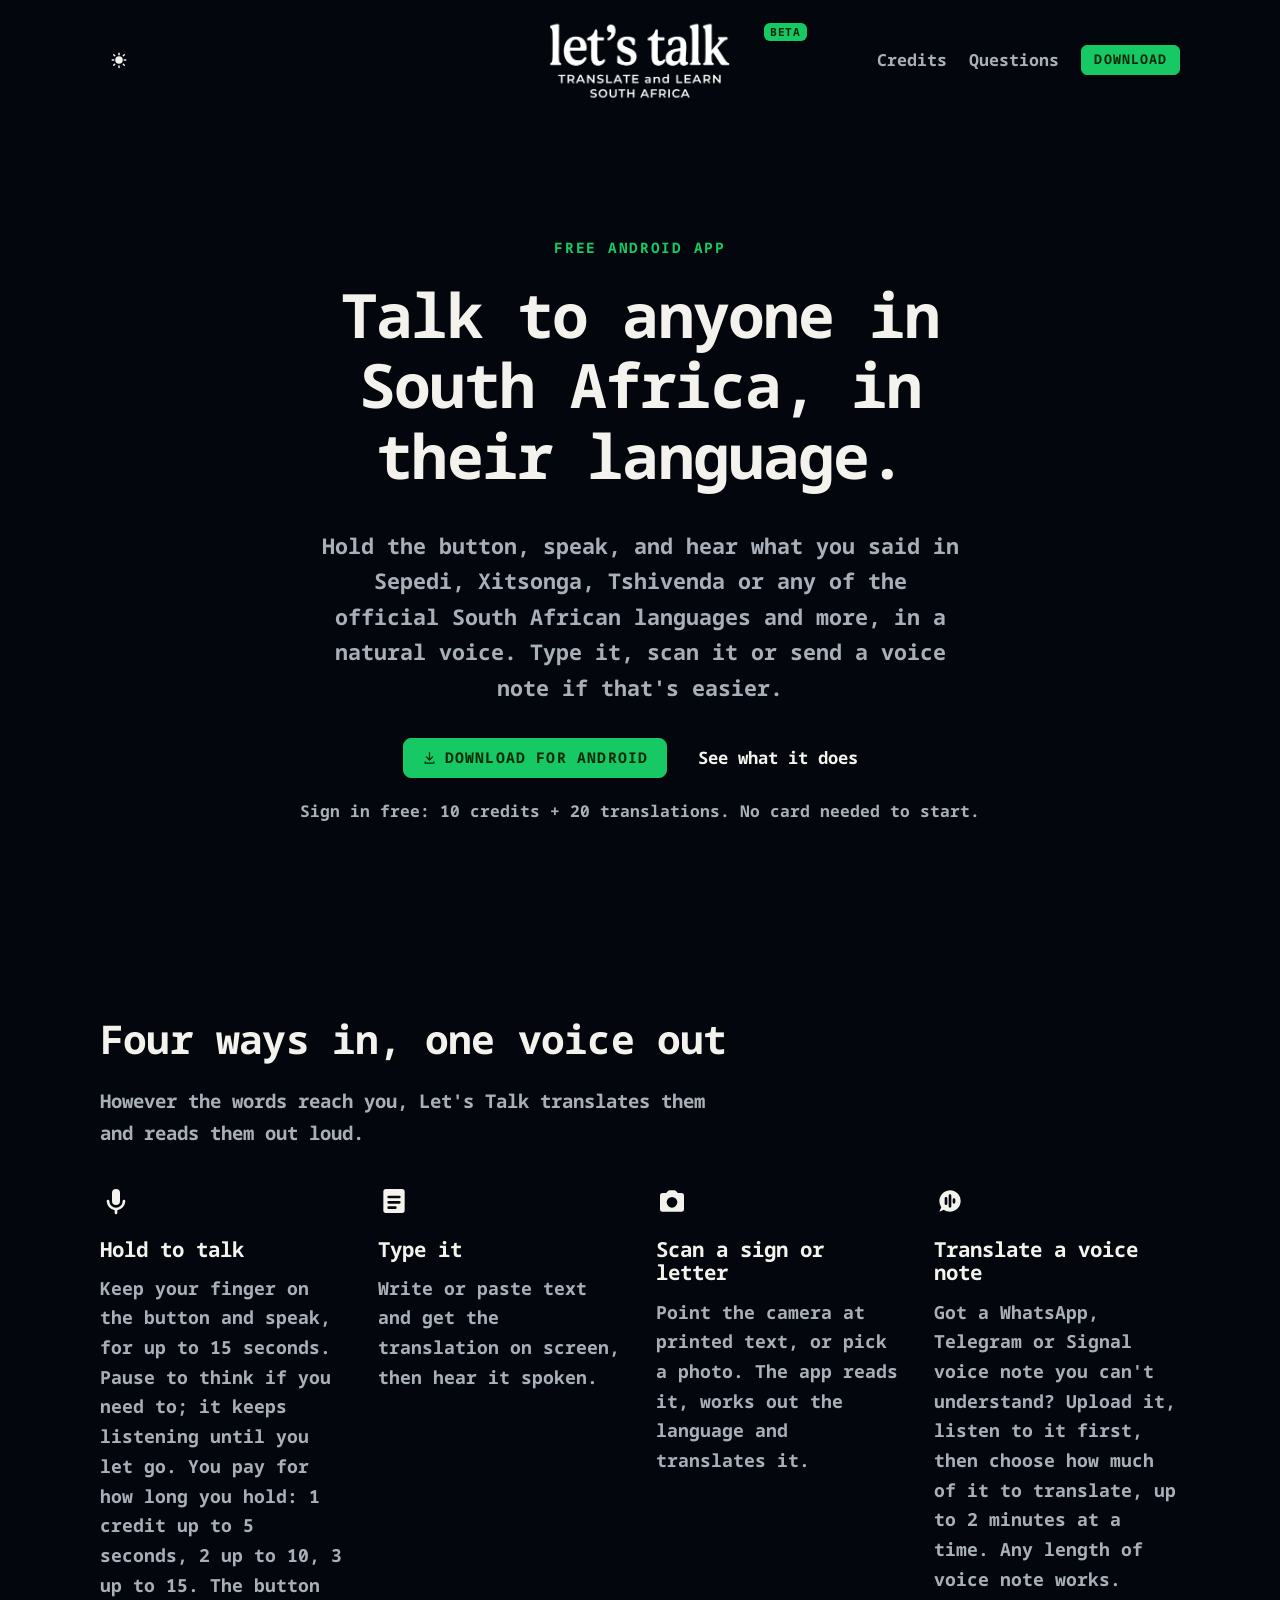
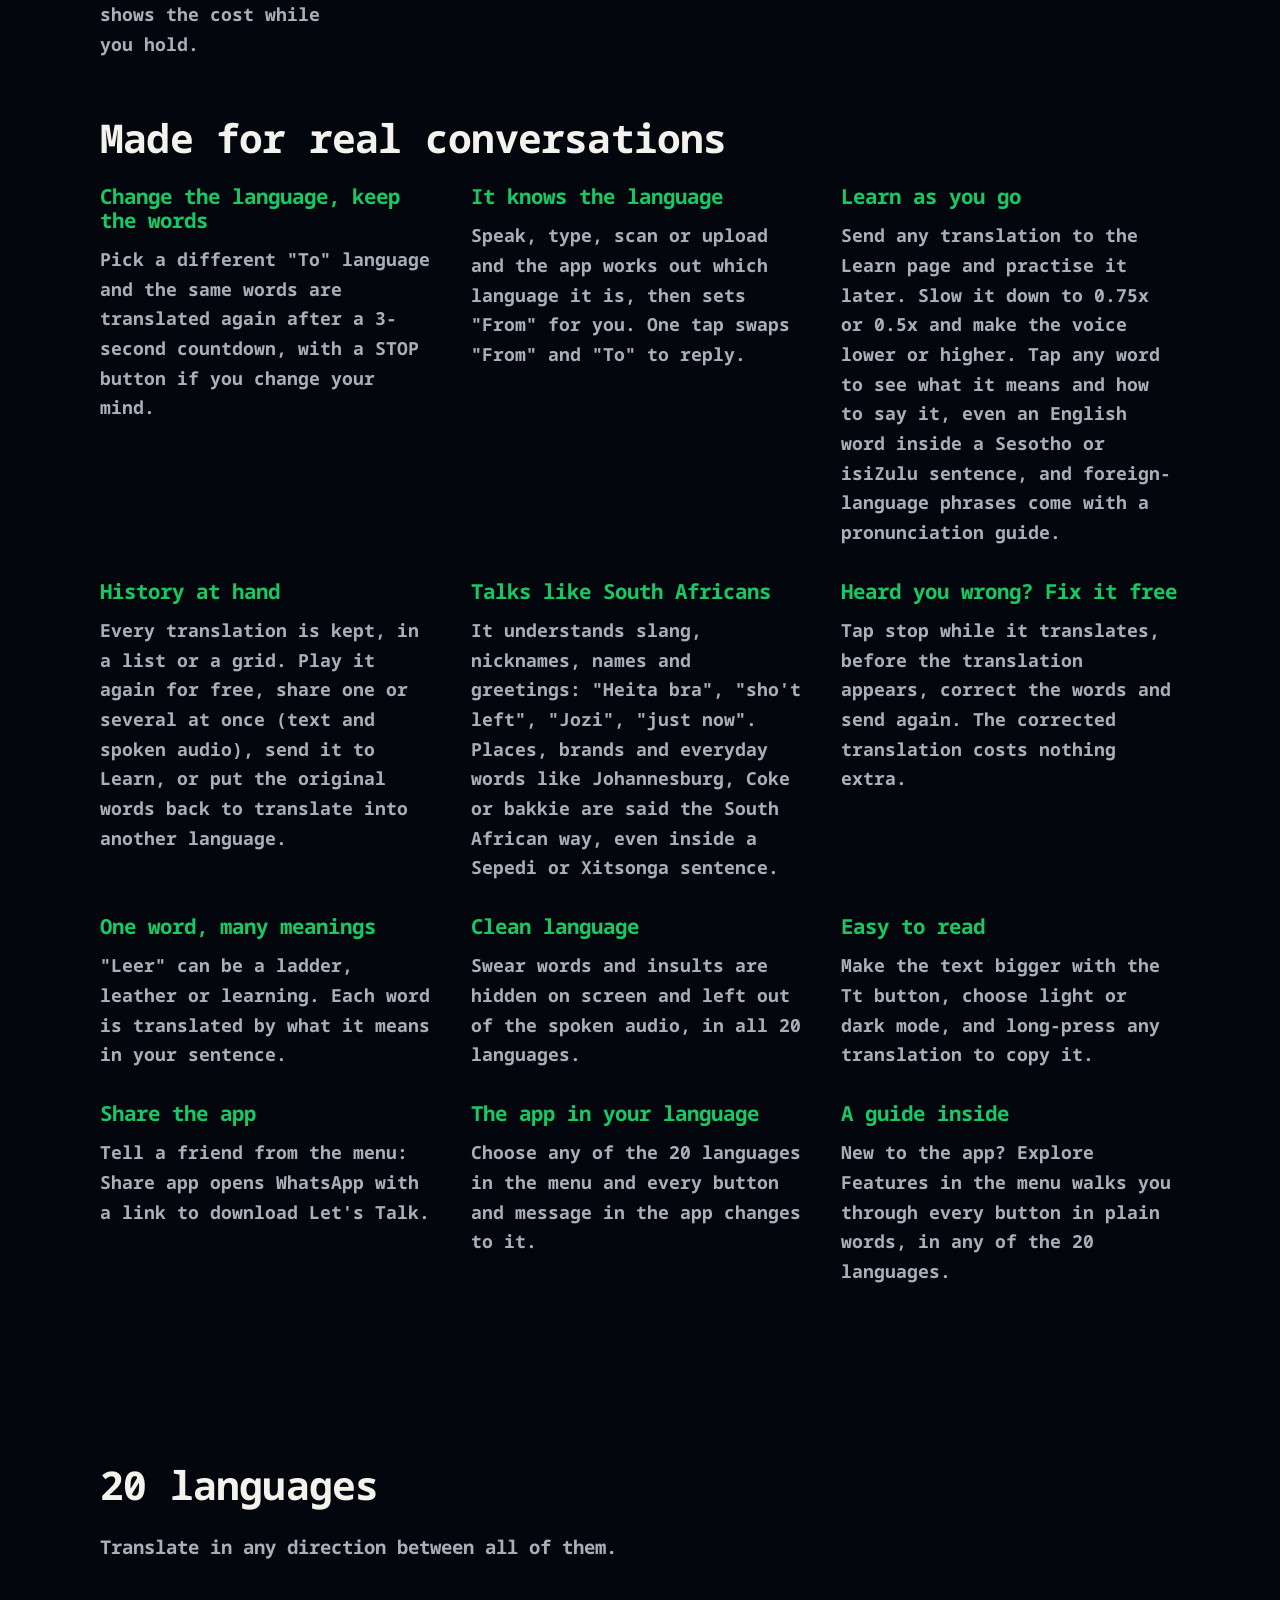
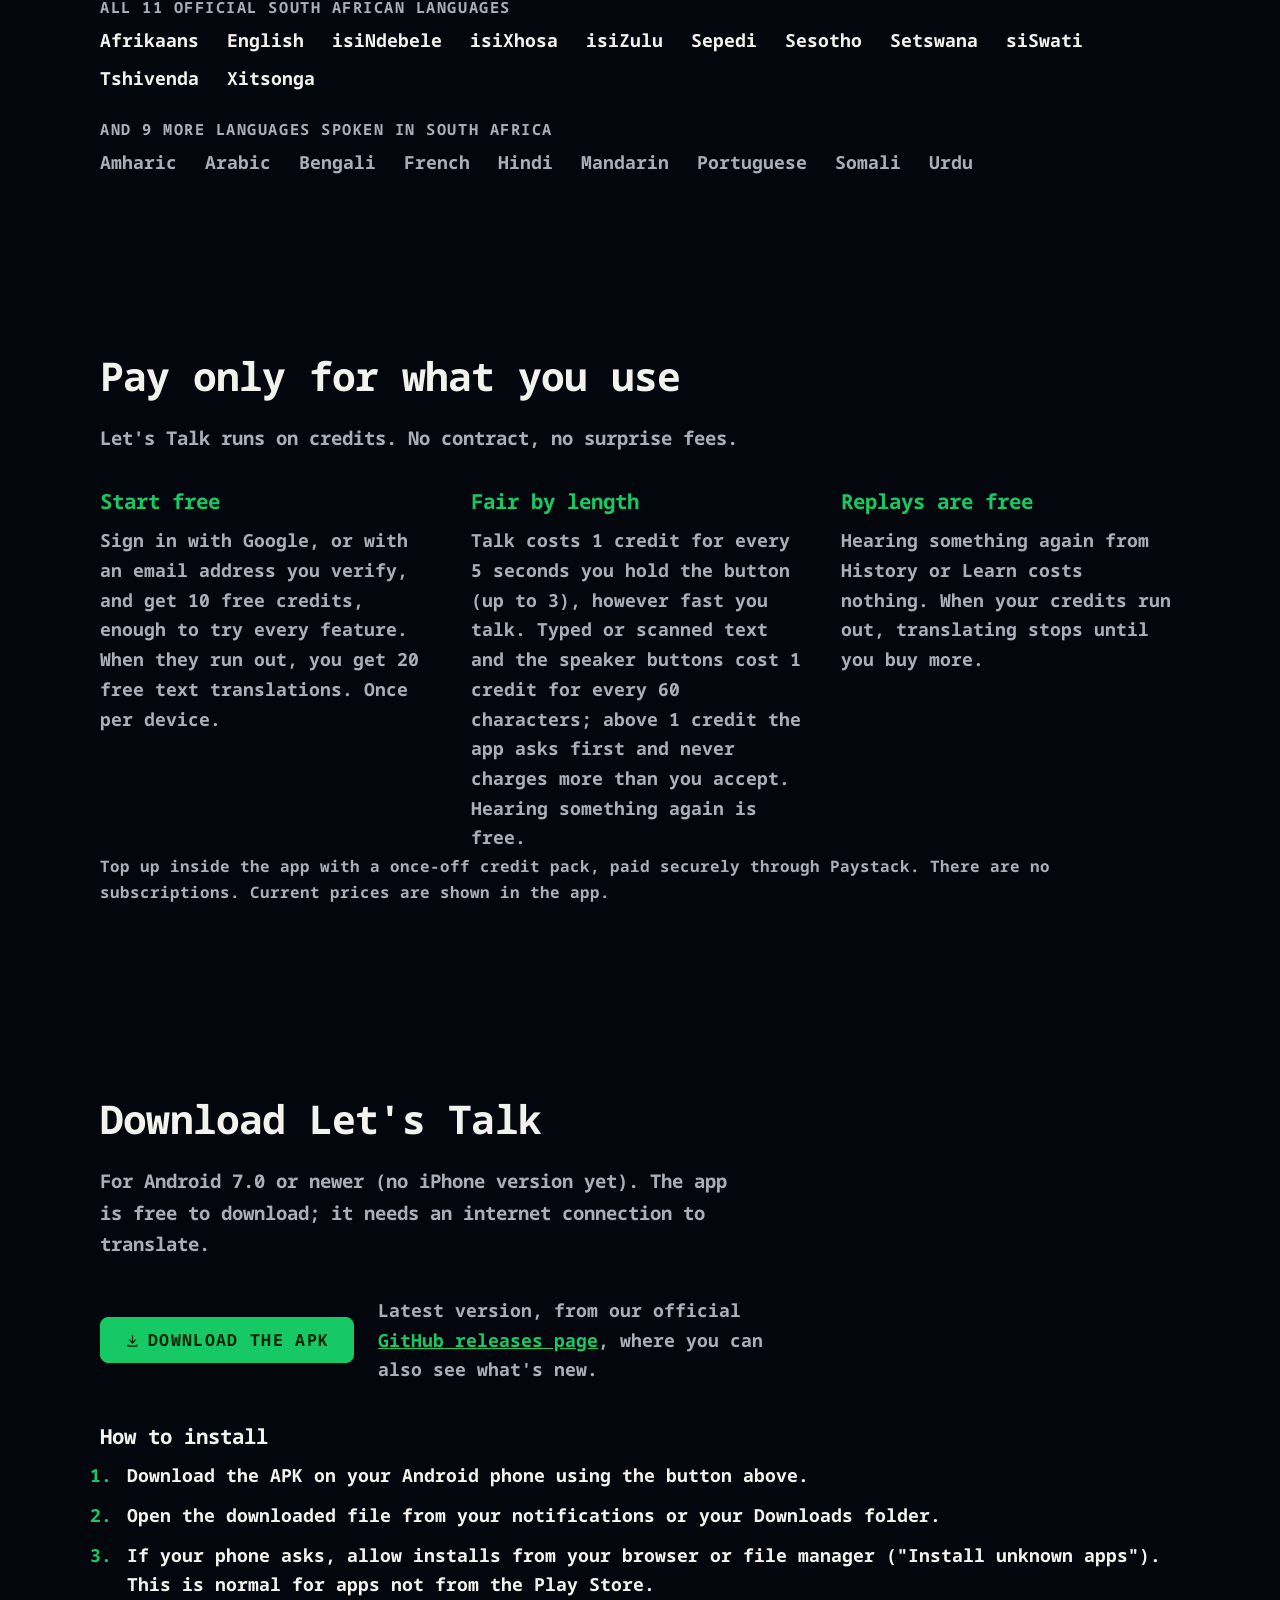
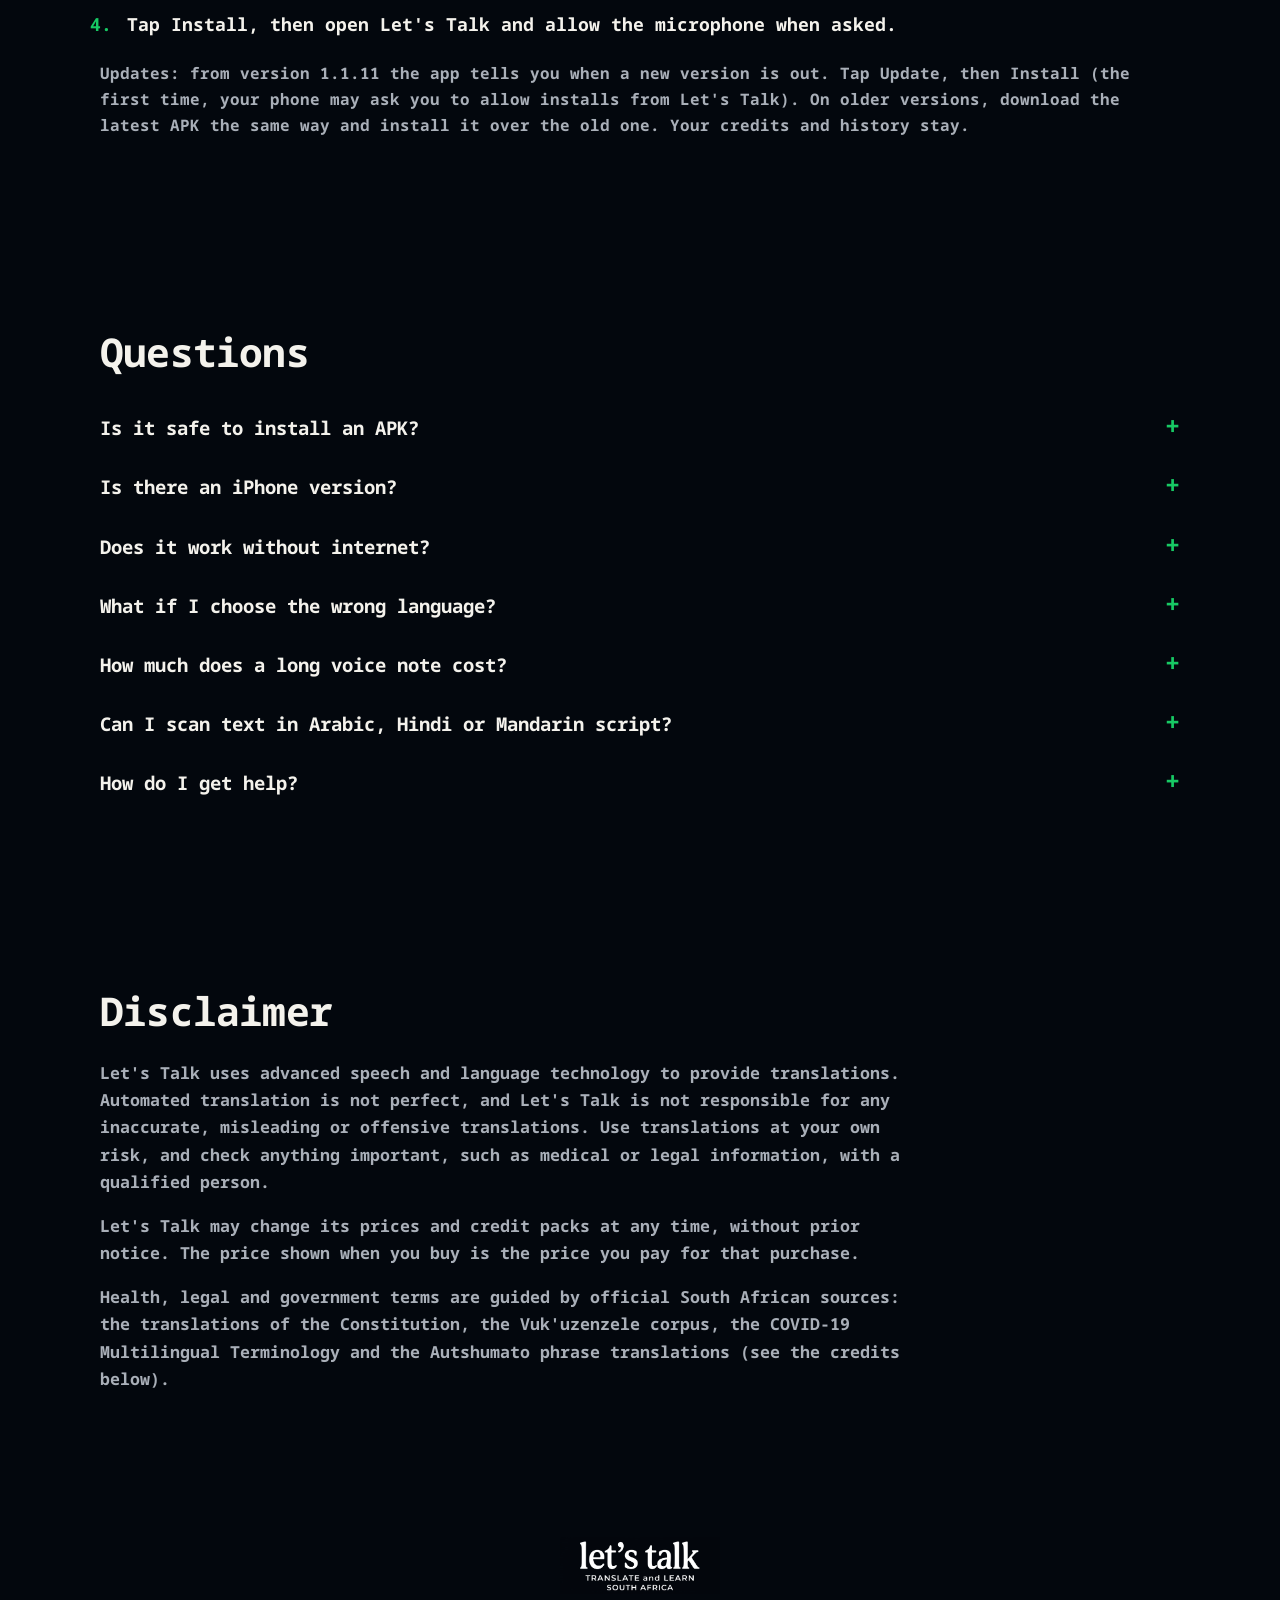
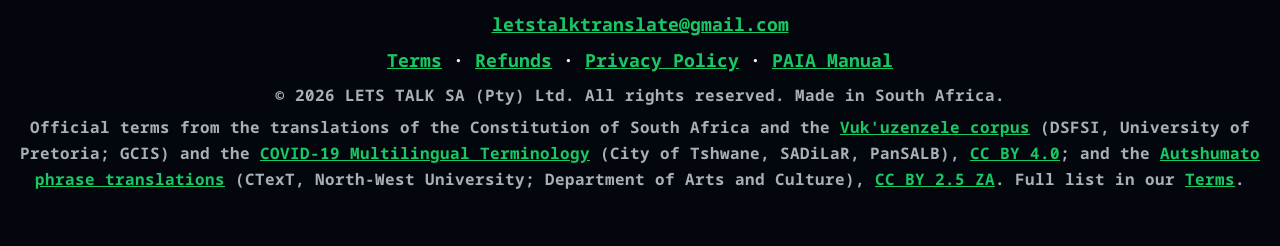
==== index.html @ 07a75436 "Once-off packs only: no subscriptions; Terms effective 19 November 2026 Co-Authored-By: Claude Sonne" ====
<!DOCTYPE html>
<html lang="en">
<head>
  <meta charset="UTF-8">
  <meta name="viewport" content="width=device-width, initial-scale=1.0">
  <title>Let's Talk | Translate and learn South African languages</title>
  <meta name="description" content="Speak, type, scan or send a voice note and hear it in another language. Let's Talk translates between all 11 official South African languages and 9 more, with natural voices and a Learn page. Free Android download.">
  <meta name="theme-color" content="#03070d">
  <link rel="canonical" href="https://www.talksa.co.za/">
  <link rel="icon" href="assets/favicon.svg" type="image/svg+xml">
  <link rel="apple-touch-icon" href="assets/apple-touch-icon.png">

  <meta property="og:type" content="website">
  <meta property="og:url" content="https://www.talksa.co.za/">
  <meta property="og:title" content="Let's Talk | Translate and learn South African languages">
  <meta property="og:description" content="Speak, type, scan or send a voice note and hear it in another language: all 11 official South African languages and 9 more. Free Android download.">
  <meta property="og:image" content="https://www.talksa.co.za/assets/og.png">
  <meta property="og:image:width" content="1200">
  <meta property="og:image:height" content="630">
  <meta name="twitter:card" content="summary_large_image">
  <meta name="twitter:image" content="https://www.talksa.co.za/assets/og.png">

  <link rel="preconnect" href="https://fonts.googleapis.com">
  <link rel="preconnect" href="https://fonts.gstatic.com" crossorigin>
  <link href="https://fonts.googleapis.com/css2?family=Noto+Sans+Mono:wght@400;500;600;700&display=swap" rel="stylesheet">
  <link rel="stylesheet" href="styles.css">
  <script>try{var t=localStorage.getItem("theme_v2");if(t==="light"||t==="dark")document.documentElement.setAttribute("data-theme",t);}catch(e){}</script>
</head>
<body>
  <header class="topbar">
    <div class="topbar-left">
      <button class="theme-toggle" type="button" aria-label="Switch between light and dark mode" title="Light or dark mode">
        <svg class="icon-moon" viewBox="0 0 24 24" aria-hidden="true"><path d="M21 14.5A9 9 0 0 1 9.5 3a9 9 0 1 0 11.5 11.5Z"/></svg>
        <svg class="icon-sun" viewBox="0 0 24 24" aria-hidden="true"><path d="M12 7a5 5 0 1 0 0 10 5 5 0 0 0 0-10Zm0-5a1 1 0 0 1 1 1v2a1 1 0 1 1-2 0V3a1 1 0 0 1 1-1Zm0 17a1 1 0 0 1 1 1v2a1 1 0 1 1-2 0v-2a1 1 0 0 1 1-1ZM3 11h2a1 1 0 1 1 0 2H3a1 1 0 1 1 0-2Zm16 0h2a1 1 0 1 1 0 2h-2a1 1 0 1 1 0-2ZM5.6 4.2l1.4 1.4a1 1 0 0 1-1.4 1.4L4.2 5.6a1 1 0 0 1 1.4-1.4Zm12.8 12.8 1.4 1.4a1 1 0 0 1-1.4 1.4l-1.4-1.4a1 1 0 0 1 1.4-1.4ZM4.2 18.4l1.4-1.4a1 1 0 0 1 1.4 1.4l-1.4 1.4a1 1 0 0 1-1.4-1.4ZM17 5.6l1.4-1.4a1 1 0 0 1 1.4 1.4L18.4 7A1 1 0 0 1 17 5.6Z"/></svg>
      </button>
    </div>
    <a class="topbar-logo" href="#top" aria-label="Let's Talk home"><img class="logo-dark" src="assets/logo.png" alt="let's talk - translate and learn South Africa" width="1024" height="366"><img class="logo-light" src="assets/logo-light.png" alt="let's talk - translate and learn South Africa" width="1024" height="366"><span class="beta-tag">Beta</span></a>
    <nav class="topbar-nav" aria-label="Sections">
      <a href="#credits">Credits</a>
      <a href="#faq">Questions</a>
      <a class="btn btn-small" href="#download">Download</a>
    </nav>
  </header>

  <main id="top">
    <section class="hero">
      <p class="eyebrow">Free Android app</p>
      <h1>Talk to anyone in South Africa, in their language.</h1>
      <p class="lead">Hold the button, speak, and hear what you said in Sepedi, Xitsonga, Tshivenda or any of the official South African languages and more, in a natural voice. Type it, scan it or send a voice note if that's easier.</p>
      <div class="hero-actions">
        <a class="btn" href="#download">
          <svg aria-hidden="true" viewBox="0 0 24 24" width="20" height="20"><path fill="currentColor" d="M12 3a1 1 0 0 1 1 1v9.59l3.3-3.3a1 1 0 1 1 1.4 1.42l-5 5a1 1 0 0 1-1.4 0l-5-5a1 1 0 1 1 1.4-1.42l3.3 3.3V4a1 1 0 0 1 1-1Zm-7 15a1 1 0 0 1 1 1v1h12v-1a1 1 0 1 1 2 0v2a1 1 0 0 1-1 1H5a1 1 0 0 1-1-1v-2a1 1 0 0 1 1-1Z"/></svg>
          Download for Android
        </a>
        <a class="btn btn-ghost" href="#features">See what it does</a>
      </div>
      <p class="hero-note">Sign in free: 10 credits + 20 translations. No card needed to start.</p>
    </section>

    <section id="features" class="section">
      <h2>Four ways in, one voice out</h2>
      <p class="section-lead">However the words reach you, Let's Talk translates them and reads them out loud.</p>
      <div class="grid">
        <article class="card">
          <div class="card-icon" aria-hidden="true">
            <svg viewBox="0 0 24 24"><path d="M12 15a3 3 0 0 0 3-3V6a3 3 0 1 0-6 0v6a3 3 0 0 0 3 3Zm5-3a1 1 0 1 1 2 0 7 7 0 0 1-6 6.93V21a1 1 0 1 1-2 0v-2.07A7 7 0 0 1 5 12a1 1 0 1 1 2 0 5 5 0 0 0 10 0Z"/></svg>
          </div>
          <h3>Hold to talk</h3>
          <p>Keep your finger on the button and speak, for up to 15 seconds. Pause to think if you need to; it keeps listening until you let go. You pay for how long you hold: 1 credit up to 5 seconds, 2 up to 10, 3 up to 15. The button shows the cost while you hold.</p>
        </article>
        <article class="card">
          <div class="card-icon" aria-hidden="true">
            <svg viewBox="0 0 24 24"><path d="M4 5a2 2 0 0 1 2-2h12a2 2 0 0 1 2 2v14a2 2 0 0 1-2 2H6a2 2 0 0 1-2-2V5Zm4 3a1 1 0 0 0 0 2h8a1 1 0 1 0 0-2H8Zm0 4a1 1 0 1 0 0 2h8a1 1 0 1 0 0-2H8Zm0 4a1 1 0 1 0 0 2h5a1 1 0 1 0 0-2H8Z"/></svg>
          </div>
          <h3>Type it</h3>
          <p>Write or paste text and get the translation on screen, then hear it spoken.</p>
        </article>
        <article class="card">
          <div class="card-icon" aria-hidden="true">
            <svg viewBox="0 0 24 24"><path d="M9 4.5 7.6 6H5a2 2 0 0 0-2 2v10a2 2 0 0 0 2 2h14a2 2 0 0 0 2-2V8a2 2 0 0 0-2-2h-2.6L15 4.5A2 2 0 0 0 13.6 4h-3.2A2 2 0 0 0 9 4.5ZM12 17a4 4 0 1 1 0-8 4 4 0 0 1 0 8Z"/></svg>
          </div>
          <h3>Scan a sign or letter</h3>
          <p>Point the camera at printed text, or pick a photo. The app reads it, works out the language and translates it.</p>
        </article>
        <article class="card">
          <div class="card-icon" aria-hidden="true">
            <svg viewBox="0 0 24 24"><path d="M4 12a8 8 0 1 1 3.4 6.55L4 20l1.45-3.4A7.96 7.96 0 0 1 4 12Zm5-3a1 1 0 0 0-1 1v4a1 1 0 1 0 2 0v-4a1 1 0 0 0-1-1Zm3-2a1 1 0 0 0-1 1v8a1 1 0 1 0 2 0V8a1 1 0 0 0-1-1Zm3 3a1 1 0 0 0-1 1v2a1 1 0 1 0 2 0v-2a1 1 0 0 0-1-1Z"/></svg>
          </div>
          <h3>Translate a voice note</h3>
          <p>Got a WhatsApp, Telegram or Signal voice note you can't understand? Upload it, listen to it first, then choose how much of it to translate, up to 2 minutes at a time. Any length of voice note works.</p>
        </article>
      </div>

      <h2 class="subhead">Made for real conversations</h2>
      <div class="grid grid-3">
        <article class="card card-plain">
          <h3>Change the language, keep the words</h3>
          <p>Pick a different "To" language and the same words are translated again after a 3-second countdown, with a STOP button if you change your mind.</p>
        </article>
        <article class="card card-plain">
          <h3>It knows the language</h3>
          <p>Speak, type, scan or upload and the app works out which language it is, then sets "From" for you. One tap swaps "From" and "To" to reply.</p>
        </article>
        <article class="card card-plain">
          <h3>Learn as you go</h3>
          <p>Send any translation to the Learn page and practise it later. Slow it down to 0.75x or 0.5x and make the voice lower or higher. Tap any word to see what it means and how to say it, even an English word inside a Sesotho or isiZulu sentence, and foreign-language phrases come with a pronunciation guide.</p>
        </article>
        <article class="card card-plain">
          <h3>History at hand</h3>
          <p>Every translation is kept, in a list or a grid. Play it again for free, share one or several at once (text and spoken audio), send it to Learn, or put the original words back to translate into another language.</p>
        </article>
        <article class="card card-plain">
          <h3>Talks like South Africans</h3>
          <p>It understands slang, nicknames, names and greetings: "Heita bra", "sho't left", "Jozi", "just now". Places, brands and everyday words like Johannesburg, Coke or bakkie are said the South African way, even inside a Sepedi or Xitsonga sentence.</p>
        </article>
        <article class="card card-plain">
          <h3>Heard you wrong? Fix it free</h3>
          <p>Tap stop while it translates, before the translation appears, correct the words and send again. The corrected translation costs nothing extra.</p>
        </article>
        <article class="card card-plain">
          <h3>One word, many meanings</h3>
          <p>"Leer" can be a ladder, leather or learning. Each word is translated by what it means in your sentence.</p>
        </article>
        <article class="card card-plain">
          <h3>Clean language</h3>
          <p>Swear words and insults are hidden on screen and left out of the spoken audio, in all 20 languages.</p>
        </article>
        <article class="card card-plain">
          <h3>Easy to read</h3>
          <p>Make the text bigger with the Tt button, choose light or dark mode, and long-press any translation to copy it.</p>
        </article>
        <article class="card card-plain">
          <h3>Share the app</h3>
          <p>Tell a friend from the menu: Share app opens WhatsApp with a link to download Let's Talk.</p>
        </article>
        <article class="card card-plain">
          <h3>The app in your language</h3>
          <p>Choose any of the 20 languages in the menu and every button and message in the app changes to it.</p>
        </article>
        <article class="card card-plain">
          <h3>A guide inside</h3>
          <p>New to the app? Explore Features in the menu walks you through every button in plain words, in any of the 20 languages.</p>
        </article>
      </div>
    </section>

    <section id="languages" class="section">
      <h2>20 languages</h2>
      <p class="section-lead">Translate in any direction between all of them.</p>
      <h3 class="list-title">All 11 official South African languages</h3>
      <ul class="chips">
        <li>Afrikaans</li><li>English</li><li>isiNdebele</li><li>isiXhosa</li><li>isiZulu</li><li>Sepedi</li><li>Sesotho</li><li>Setswana</li><li>siSwati</li><li>Tshivenda</li><li>Xitsonga</li>
      </ul>
      <h3 class="list-title">And 9 more languages spoken in South Africa</h3>
      <ul class="chips chips-alt">
        <li>Amharic</li><li>Arabic</li><li>Bengali</li><li>French</li><li>Hindi</li><li>Mandarin</li><li>Portuguese</li><li>Somali</li><li>Urdu</li>
      </ul>
    </section>

    <section id="credits" class="section">
      <h2>Pay only for what you use</h2>
      <p class="section-lead">Let's Talk runs on credits. No contract, no surprise fees.</p>
      <div class="grid grid-3">
        <article class="card card-plain">
          <h3>Start free</h3>
          <p>Sign in with Google, or with an email address you verify, and get 10 free credits, enough to try every feature. When they run out, you get 20 free text translations. Once per device.</p>
        </article>
        <article class="card card-plain">
          <h3>Fair by length</h3>
          <p>Talk costs 1 credit for every 5 seconds you hold the button (up to 3), however fast you talk. Typed or scanned text and the speaker buttons cost 1 credit for every 60 characters; above 1 credit the app asks first and never charges more than you accept. Hearing something again is free.</p>
        </article>
        <article class="card card-plain">
          <h3>Replays are free</h3>
          <p>Hearing something again from History or Learn costs nothing. When your credits run out, translating stops until you buy more.</p>
        </article>
      </div>
      <p class="fine">Top up inside the app with a once-off credit pack, paid securely through Paystack. There are no subscriptions. Current prices are shown in the app.</p>
    </section>

    <section id="download" class="section download">
      <h2>Download Let's Talk</h2>
      <p class="section-lead">For Android 7.0 or newer (no iPhone version yet). The app is free to download; it needs an internet connection to translate.</p>
      <div class="download-box">
        <a class="btn btn-large" id="apk-button" href="https://github.com/chrisjmocke/letstalk-app/releases/latest/download/lets-talk.apk">
          <svg aria-hidden="true" viewBox="0 0 24 24" width="22" height="22"><path fill="currentColor" d="M12 3a1 1 0 0 1 1 1v9.59l3.3-3.3a1 1 0 1 1 1.4 1.42l-5 5a1 1 0 0 1-1.4 0l-5-5a1 1 0 1 1 1.4-1.42l3.3 3.3V4a1 1 0 0 1 1-1Zm-7 15a1 1 0 0 1 1 1v1h12v-1a1 1 0 1 1 2 0v2a1 1 0 0 1-1 1H5a1 1 0 0 1-1-1v-2a1 1 0 0 1 1-1Z"/></svg>
          Download the APK
        </a>
        <p class="download-meta">Latest version, from our official <a href="https://github.com/chrisjmocke/letstalk-app/releases">GitHub releases page</a>, where you can also see what's new.</p>
      </div>

      <h3>How to install</h3>
      <ol class="steps">
        <li><strong>Download</strong> the APK on your Android phone using the button above.</li>
        <li><strong>Open</strong> the downloaded file from your notifications or your Downloads folder.</li>
        <li>If your phone asks, <strong>allow installs</strong> from your browser or file manager ("Install unknown apps"). This is normal for apps not from the Play Store.</li>
        <li>Tap <strong>Install</strong>, then open Let's Talk and allow the microphone when asked.</li>
      </ol>
      <p class="fine">Updates: from version 1.1.11 the app tells you when a new version is out. Tap <strong>Update</strong>, then <strong>Install</strong> (the first time, your phone may ask you to allow installs from Let's Talk). On older versions, download the latest APK the same way and install it over the old one. Your credits and history stay.</p>
    </section>

    <section id="faq" class="section">
      <h2>Questions</h2>
      <details>
        <summary>Is it safe to install an APK?</summary>
        <p>Download Let's Talk only from this website or our GitHub releases page. Every release is signed by us, and your phone checks that signature when you update. Your phone may warn you because the app isn't from the Play Store; that is expected.</p>
      </details>
      <details>
        <summary>Is there an iPhone version?</summary>
        <p>Not yet. Let's Talk is available for Android phones only.</p>
      </details>
      <details>
        <summary>Does it work without internet?</summary>
        <p>No. Translation and the spoken voices need a data or Wi-Fi connection.</p>
      </details>
      <details>
        <summary>What if I choose the wrong language?</summary>
        <p>The app works out which language you spoke, typed, scanned or uploaded and corrects the "From" language for you.</p>
      </details>
      <details>
        <summary>How much does a long voice note cost?</summary>
        <p>You decide. After you pick a voice note you can listen to it, then slide to choose how many credits to spend: 1 credit for every 5 seconds, counted from the start, up to 2 minutes at a time. Nothing is charged until you tap Proceed.</p>
      </details>
      <details>
        <summary>Can I scan text in Arabic, Hindi or Mandarin script?</summary>
        <p>The scanner reads text in Latin letters (A-Z) only. For other scripts, type the text, hold to talk or upload a voice note instead.</p>
      </details>
      <details>
        <summary>How do I get help?</summary>
        <p>Email us at <a href="mailto:letstalktranslate@gmail.com">letstalktranslate@gmail.com</a>.</p>
      </details>
    </section>

    <section class="section disclaimer">
      <h2>Disclaimer</h2>
      <p>Let's Talk uses advanced speech and language technology to provide translations. Automated translation is not perfect, and Let's Talk is not responsible for any inaccurate, misleading or offensive translations. Use translations at your own risk, and check anything important, such as medical or legal information, with a qualified person.</p>
      <p>Let's Talk may change its prices and credit packs at any time, without prior notice. The price shown when you buy is the price you pay for that purchase.</p>
      <p>Health, legal and government terms are guided by official South African sources: the translations of the Constitution, the Vuk'uzenzele corpus, the COVID-19 Multilingual Terminology and the Autshumato phrase translations (see the credits below).</p>
    </section>
  </main>

  <footer class="footer">
    <img class="logo-dark" src="assets/logo.png" alt="let's talk" width="1024" height="366">
    <img class="logo-light" src="assets/logo-light.png" alt="let's talk" width="1024" height="366">
    <p><a href="mailto:letstalktranslate@gmail.com">letstalktranslate@gmail.com</a></p>
    <p><a href="terms.html">Terms</a> · <a href="terms.html#refunds">Refunds</a> · <a href="privacy.html">Privacy Policy</a> · <a href="paia.html">PAIA Manual</a></p>
    <p class="fine">&copy; 2026 LETS TALK SA (Pty) Ltd. All rights reserved. Made in South Africa.</p>
    <p class="fine">Official terms from the translations of the Constitution of South Africa and the <a href="https://huggingface.co/datasets/dsfsi/vukuzenzele-sentence-aligned">Vuk'uzenzele corpus</a> (DSFSI, University of Pretoria; GCIS) and the <a href="https://hdl.handle.net/20.500.12185/544">COVID-19 Multilingual Terminology</a> (City of Tshwane, SADiLaR, PanSALB), <a href="https://creativecommons.org/licenses/by/4.0/">CC BY 4.0</a>; and the <a href="https://hdl.handle.net/20.500.12185/409">Autshumato phrase translations</a> (CTexT, North-West University; Department of Arts and Culture), <a href="https://creativecommons.org/licenses/by/2.5/za/">CC BY 2.5 ZA</a>. Full list in our <a href="terms.html">Terms</a>.</p>
  </footer>
  <dialog id="install-guide" aria-labelledby="install-title">
    <form method="dialog" class="guide-close"><button aria-label="Close">&times;</button></form>
    <h2 id="install-title">Install Let's Talk in 4 steps</h2>
    <p class="guide-lead">Let's Talk isn't on Google Play yet, so Android shows a few extra prompts. They are normal. This takes about a minute.</p>
    <ol class="steps guide-steps">
      <li><strong>Download.</strong> Tap the green button below. If Chrome says "This type of file can harm your device", tap <strong>Download anyway</strong>. Every Android browser says this for any app outside Google Play.</li>
      <li><strong>Open the file.</strong> Tap <strong>Open</strong> when the download finishes, or find <em>lets-talk.apk</em> in your Downloads folder.</li>
      <li><strong>Allow the install.</strong> If Android says your browser isn't allowed to install apps, tap <strong>Settings</strong>, switch on <strong>Allow from this source</strong>, then press back. You can switch it off again afterwards.</li>
      <li><strong>Install.</strong> Tap <strong>Install</strong>. If Google Play Protect says it hasn't seen the app before, tap <strong>More details</strong>, then <strong>Install anyway</strong>. Then open Let's Talk and allow the microphone.</li>
    </ol>
    <div class="guide-safe">
      <strong>Is it safe?</strong> The file comes straight from our official GitHub releases page, and every version is signed by us. We never ask for your bank card, ID number or password to install it. If anything on your phone looks different from the steps above, stop and <a href="mailto:letstalktranslate@gmail.com">email us</a> before you continue.
    </div>
    <div class="guide-actions">
      <a class="btn btn-large" id="apk-start" href="https://github.com/chrisjmocke/letstalk-app/releases/latest/download/lets-talk.apk">Download the APK</a>
      <p class="guide-started" id="apk-started" hidden>Download started. Follow steps 2 to 4 when it finishes. Reading this on a computer? Open this page on your phone, or send the link to it.</p>
    </div>
  </dialog>
  <script>
    (function () {
      var guide = document.getElementById("install-guide");
      var open = document.getElementById("apk-button");
      var start = document.getElementById("apk-start");
      var started = document.getElementById("apk-started");
      if (guide && guide.showModal && open) {
        open.addEventListener("click", function (e) {
          e.preventDefault();
          started.hidden = true;
          guide.showModal();
        });
        start.addEventListener("click", function () { started.hidden = false; });
        guide.addEventListener("click", function (e) { if (e.target === guide) guide.close(); });
      }
    })();
    (function () {
      var root = document.documentElement;
      var meta = document.querySelector('meta[name="theme-color"]');
      function current() { return root.getAttribute("data-theme") || "dark"; }
      function sync() {
        var light = current() === "light";
        if (meta) meta.setAttribute("content", light ? "#f7f5f0" : "#03070d");
        var btn = document.querySelector(".theme-toggle");
        if (btn) btn.setAttribute("aria-pressed", light ? "false" : "true");
      }
      document.querySelector(".theme-toggle").addEventListener("click", function () {
        var next = current() === "light" ? "dark" : "light";
        root.setAttribute("data-theme", next);
        try { localStorage.setItem("theme_v2", next); } catch (e) {}
        sync();
      });
      sync();
    })();
  </script>
</body></html>
---- styles.css ----
:root {
  --bg: #03070d;
  --bg-raised: #14171c;
  --bg-card: #171b21;
  --line: #262b33;
  --text: #f4f2ec;
  --muted: #a9afb8;
  --green: #17C964;
  --green-bright: #17C964;
  --green-ink: #062a09;
  --cream: #f7f5f0;
  --link-hover: #17C964;
  --topbar-bg: #03070d;
  --chip-bg: var(--cream);
  --chip-text: #1b1b1b;
  --chip-border: transparent;
  --radius: 16px;
  --max: 1080px;
  /* The app's own font: Android's monospace (Droid Sans Mono, now Noto Sans Mono). */
  --font: "Noto Sans Mono", "Droid Sans Mono", ui-monospace, "Cascadia Mono", Menlo, Consolas, monospace;
}

* { box-sizing: border-box; }

/* Sizes in rem follow the app: its default text is 18 px. */
html { font-size: 18px; scroll-behavior: smooth; scroll-padding-top: 84px; }

body {
  margin: 0;
  background: var(--bg);
  color: var(--text);
  font-family: var(--font);
  font-size: 1rem;
  /* The app's default text: bold monospace, no shadow. */
  font-weight: 700;
  line-height: 1.65;
  -webkit-font-smoothing: antialiased;
}

img { max-width: 100%; height: auto; display: block; }

a { color: var(--green-bright); }
a:hover { color: var(--link-hover); }

h1, h2, h3 { font-family: var(--font); font-weight: 700; line-height: 1.15; margin: 0 0 0.6em; }
h1 { font-size: clamp(1.9rem, 5.2vw, 3.4rem); letter-spacing: -0.03em; }
h2 { font-size: clamp(1.5rem, 3.6vw, 2.2rem); letter-spacing: -0.02em; }
h3 { font-size: 1.15rem; font-weight: 700; }
p { margin: 0 0 1em; }

/* Top bar */

.topbar {
  position: sticky;
  top: 0;
  z-index: 10;
  display: grid;
  grid-template-columns: 1fr 1fr;
  align-items: center;
  gap: 16px;
  padding: 12px max(16px, calc((100vw - var(--max)) / 2));
  background: var(--topbar-bg);
}
.topbar { position: sticky; }
.topbar .theme-toggle, .topbar-left { justify-self: start; }
.topbar-left { display: flex; align-items: center; gap: 22px; font-size: 0.92rem; }
.topbar-left a { color: var(--muted); text-decoration: none; }
.topbar-left a:hover { color: var(--text); }
/* Exactly in the middle, however wide the links on the right are. */
.topbar-logo { position: absolute; left: 50%; transform: translateX(-50%); }
.topbar-logo img { width: 240px; }
/* Until the official launch the site and app are a beta. */
.beta-tag {
  position: absolute;
  left: calc(100% + 4px);
  top: 6px;
  padding: 1px 6px;
  border-radius: 6px;
  background: var(--green);
  color: var(--green-ink);
  font-size: 0.62rem;
  font-weight: 700;
  letter-spacing: 0.06em;
  text-transform: uppercase;
  line-height: 1.4;
}
.topbar-nav { justify-self: end; display: flex; align-items: center; gap: 22px; font-size: 0.92rem; font-weight: 700; }
.topbar-nav a:not(.btn) { color: var(--muted); text-decoration: none; }
.topbar-nav a:not(.btn):hover { color: var(--text); }

/* Buttons */
/* Slim, squared-off tags in the app's own style (like the BETA tag):
   small capitals, wide letter spacing, a light corner radius. */
.btn {
  display: inline-flex;
  align-items: center;
  justify-content: center;
  gap: 8px;
  padding: 9px 18px;
  border-radius: 8px;
  background: var(--green);
  color: var(--green-ink);
  font-size: 0.82rem;
  font-weight: 700;
  letter-spacing: 0.08em;
  text-transform: uppercase;
  line-height: 1.2;
  text-decoration: none;
  border: 1.5px solid var(--green);
  transition: background 0.15s, border-color 0.15s, transform 0.15s;
}
.btn svg { width: 15px; height: 15px; }
.btn:hover { background: var(--green-bright); border-color: var(--green-bright); color: var(--green-ink); transform: translateY(-1px); }
.btn:focus-visible, a:focus-visible, summary:focus-visible { outline: 3px solid var(--green-bright); outline-offset: 3px; }
.btn-small { padding: 6px 12px; font-size: 0.74rem; border-radius: 6px; }
.btn-large { padding: 12px 24px; font-size: 0.92rem; }
.btn-ghost { background: transparent; color: var(--text); border-color: transparent; text-transform: none; letter-spacing: 0; font-size: 0.95rem; }
.btn-ghost:hover { background: transparent; border-color: transparent; color: var(--green-bright); }

/* Layout */
main { padding: 0 16px; }
.hero, .section { max-width: var(--max); margin: 0 auto; }

.hero { padding: clamp(56px, 10vw, 112px) 0 clamp(48px, 8vw, 88px); text-align: center; }
.hero h1 { max-width: 19ch; margin-left: auto; margin-right: auto; }
.eyebrow {
  display: inline-block;
  margin-bottom: 20px;
  color: var(--green-bright);
  font-size: 0.8rem;
  font-weight: 700;
  letter-spacing: 0.12em;
  text-transform: uppercase;
}
.lead { max-width: 640px; margin: 0 auto 32px; color: var(--muted); font-size: clamp(1.05rem, 2.2vw, 1.2rem); }
.hero-actions { display: flex; flex-wrap: wrap; justify-content: center; gap: 12px; }
.hero-note { margin-top: 20px; color: var(--muted); font-size: 0.9rem; }

.section { padding: clamp(48px, 8vw, 88px) 0; }
.section-lead { color: var(--muted); max-width: 640px; margin-bottom: 36px; font-size: 1.05rem; }

.grid { display: grid; grid-template-columns: repeat(auto-fit, minmax(230px, 1fr)); gap: 32px; }
.grid-3 { grid-template-columns: repeat(auto-fit, minmax(260px, 1fr)); }

.card { padding: 0; }
.card p { color: var(--muted); margin: 0; }
.card-plain h3 { color: var(--green-bright); }
.card-icon { margin-bottom: 12px; }
.card-icon svg { width: 32px; height: 32px; fill: var(--text); }

.split { display: grid; grid-template-columns: repeat(auto-fit, minmax(260px, 1fr)); gap: 32px; margin-top: 48px; }
.split p { color: var(--muted); }
.subhead { margin-top: 56px; }

/* Languages */
.list-title { margin-top: 28px; font-size: 0.85rem; font-weight: 700; letter-spacing: 0.1em; text-transform: uppercase; color: var(--muted); }
.chips { list-style: none; padding: 0; margin: 0; display: flex; flex-wrap: wrap; gap: 8px 28px; }
.chips li { color: var(--text); font-weight: 700; }
.chips-alt li { color: var(--muted); }

/* Download */
.download { text-align: left; }
.download-box {
  display: flex;
  flex-wrap: wrap;
  align-items: center;
  gap: 16px 24px;
  margin-bottom: 40px;
}
.download-meta { margin: 0; color: var(--muted); max-width: 420px; }
.steps { padding-left: 1.3em; margin: 0 0 20px; }
.steps li { margin-bottom: 10px; padding-left: 4px; }
.steps li::marker { color: var(--green-bright); font-weight: 700; }

/* Install guide pop-up */
#install-guide {
  width: min(560px, calc(100vw - 24px));
  max-height: calc(100vh - 24px);
  overflow-y: auto;
  padding: 24px 22px 22px;
  border: 1px solid var(--line);
  border-radius: var(--radius);
  background: var(--bg-card);
  color: var(--text);
}
#install-guide::backdrop { background: rgba(0, 0, 0, 0.7); }
#install-guide h2 { font-size: 1.35rem; margin-right: 36px; }
.guide-lead { color: var(--muted); font-size: 0.92rem; }
.guide-steps { font-size: 0.95rem; }
.guide-steps li { font-weight: 400; }
.guide-steps strong { color: var(--green-bright); }
.guide-safe { border-left: 3px solid var(--green-bright); padding: 4px 0 4px 12px; margin: 0 0 20px; font-size: 0.85rem; font-weight: 400; color: var(--muted); }
.guide-safe strong { color: var(--text); }
.guide-actions .btn { width: 100%; justify-content: center; }
.guide-started { margin: 12px 0 0; font-size: 0.85rem; color: var(--green-bright); }
.guide-close { position: absolute; top: 10px; right: 12px; margin: 0; }
.guide-close button { background: none; border: 0; color: var(--text); font-size: 1.8rem; line-height: 1; cursor: pointer; padding: 4px 10px; }

/* FAQ */
details { padding: 14px 0; }
summary {
  cursor: pointer;
  list-style: none;
  display: flex;
  justify-content: space-between;
  gap: 16px;
  font-weight: 700;
  font-size: 1.05rem;
}
summary::-webkit-details-marker { display: none; }
summary::after { content: "+"; color: var(--green-bright); font-size: 1.4rem; line-height: 1; }
details[open] summary::after { content: "\2212"; }
details p { margin: 12px 0 0; color: var(--muted); }

.disclaimer p { color: var(--muted); font-size: 0.92rem; max-width: 820px; }
.fine { color: var(--muted); font-size: 0.88rem; }

/* Footer */
.footer {
  padding: 40px 16px 48px;
  text-align: center;
}
.footer img { width: 160px; margin: 0 auto 16px; }
.footer p { margin: 0 0 6px; }

/* Below this width the section links would run into the logo. */
/* Desktop: a big logo, centred in a taller top bar. */
@media (min-width: 961px) {
  .topbar { min-height: 120px; }
  .topbar-logo { top: 50%; transform: translate(-50%, -50%); }
}

@media (max-width: 960px) {
  .topbar-logo img { width: 170px; }
  .topbar-left a, .topbar-nav a:not(.btn) { display: none; }
}

@media (max-width: 720px) {
  .topbar-logo img { width: 112px; }
  /* Phones: the tag sits left of the logo, between it and the light/dark switch. */
  .beta-tag { left: auto; right: calc(100% + 6px); top: 50%; transform: translateY(-50%); }
  .btn-large { width: auto; }
}

@media (prefers-reduced-motion: reduce) {
  html { scroll-behavior: auto; }
  .btn { transition: none; }
  .btn:hover { transform: none; }
}

/* Privacy policy page */
.policy { max-width: 820px; border-top: 0; }
.policy h2 { font-size: clamp(1.2rem, 2.6vw, 1.5rem); margin-top: 1.6em; }
.policy p, .policy li { color: var(--muted); }
.policy strong { color: var(--text); }
.policy ul { padding-left: 1.3em; margin: 0 0 1em; }
.policy li { margin-bottom: 8px; }

/* Light mode, matching the app's light background (#F7F5F0). The site opens
   in dark mode; light is used only when the visitor picks it with the toggle. */
:root[data-theme="light"] {
  --bg: #f7f5f0;
  --bg-raised: #ece9e1;
  --bg-card: #ffffff;
  --line: #ddd8cc;
  --text: #14171c;
  --muted: #555c66;
  --green-bright: #17C964;
  --link-hover: #17C964;
  --topbar-bg: #f7f5f0;
  --chip-bg: #ffffff;
  --chip-text: #14171c;
  --chip-border: #ddd8cc;}
:root { color-scheme: dark; }
:root[data-theme="light"] { color-scheme: light; }

.logo-light { display: none !important; }
:root[data-theme="light"] .logo-dark { display: none !important; }
:root[data-theme="light"] .logo-light { display: block !important; }

.theme-toggle {
  display: inline-flex;
  align-items: center;
  justify-content: center;
  width: 38px;
  height: 38px;
  padding: 0;
  border: 0;
  background: transparent;
  color: var(--text);
  cursor: pointer;
  -webkit-tap-highlight-color: transparent;
}
/* No hover colour on phones: a tap would leave it stuck. */
@media (hover: hover) { .theme-toggle:hover { color: var(--muted); } }
.theme-toggle:focus-visible { outline: 3px solid currentColor; outline-offset: 3px; }
.theme-toggle svg { width: 18px; height: 18px; fill: currentColor; }
/* The icon shows the theme you would switch to: a sun in dark mode, a moon in light. */
.theme-toggle .icon-moon { display: none; }
:root[data-theme="light"] .theme-toggle .icon-sun { display: none; }
:root[data-theme="light"] .theme-toggle .icon-moon { display: block; }
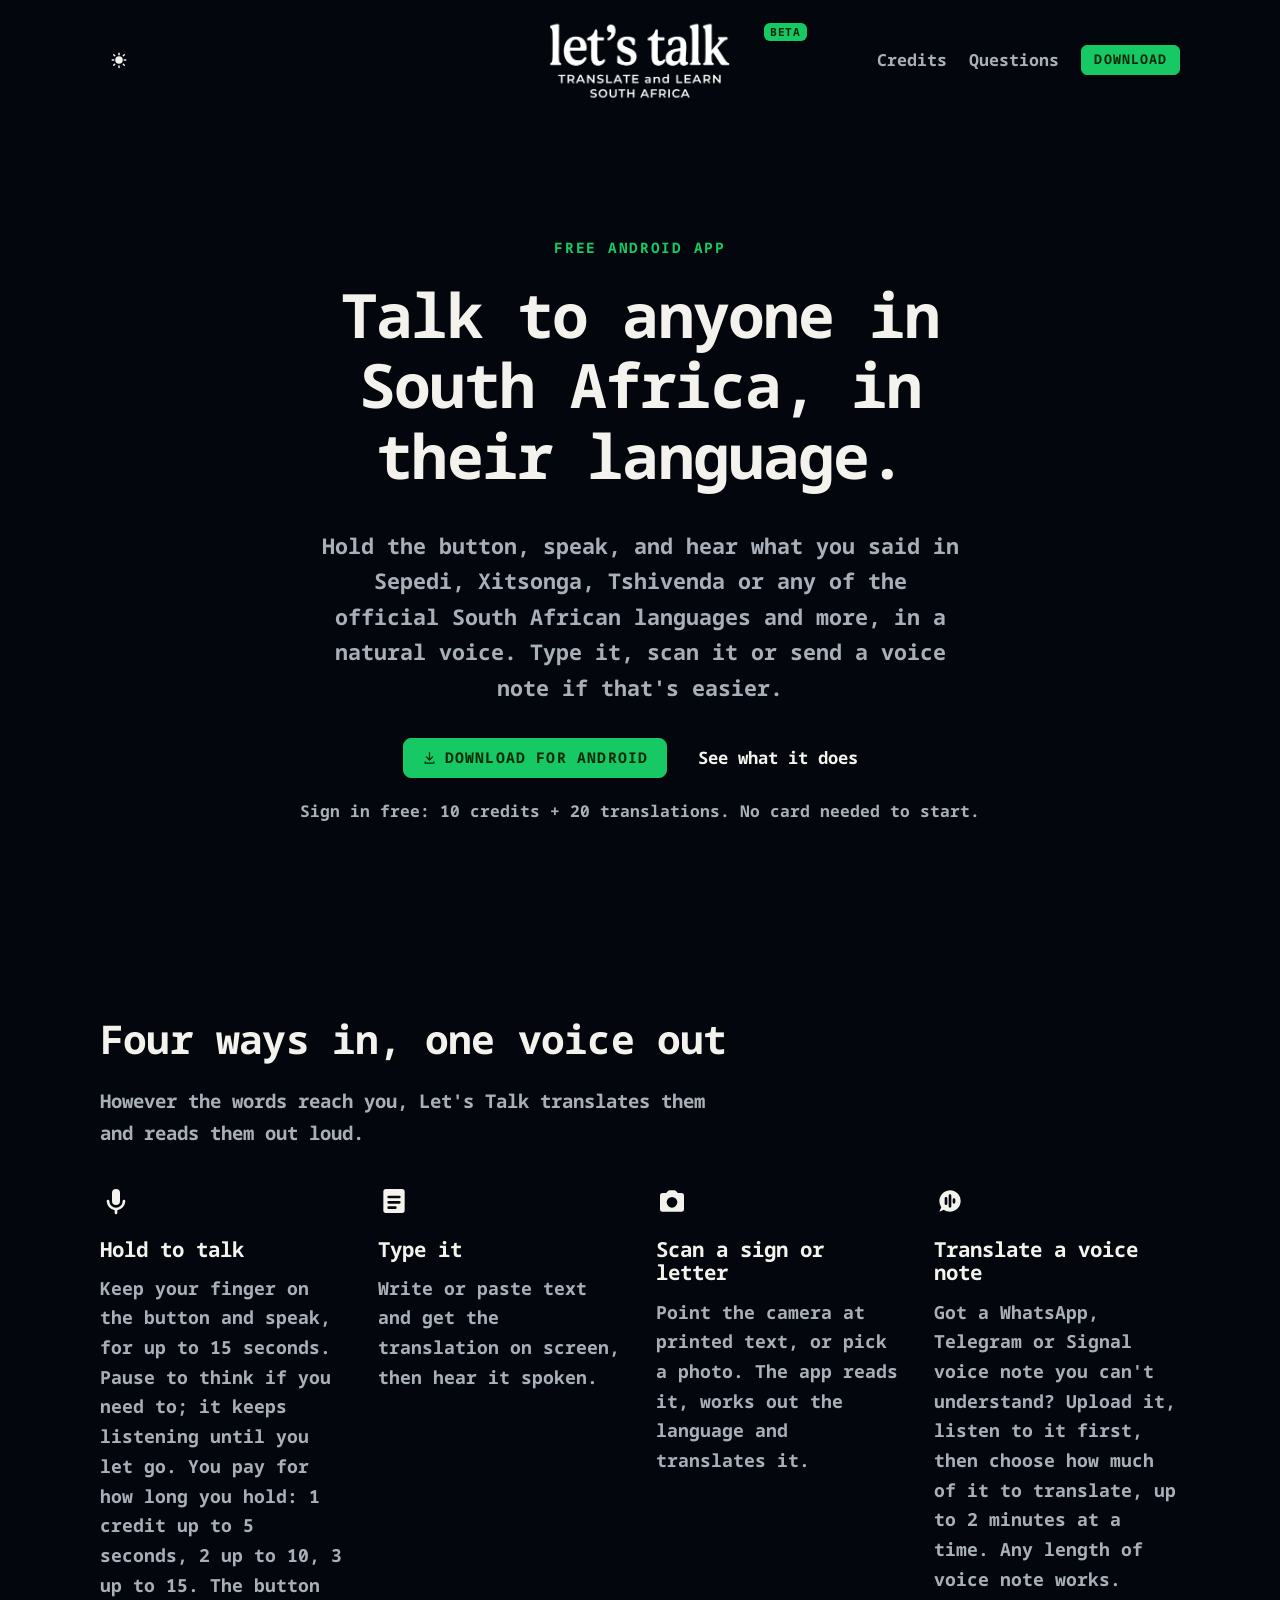
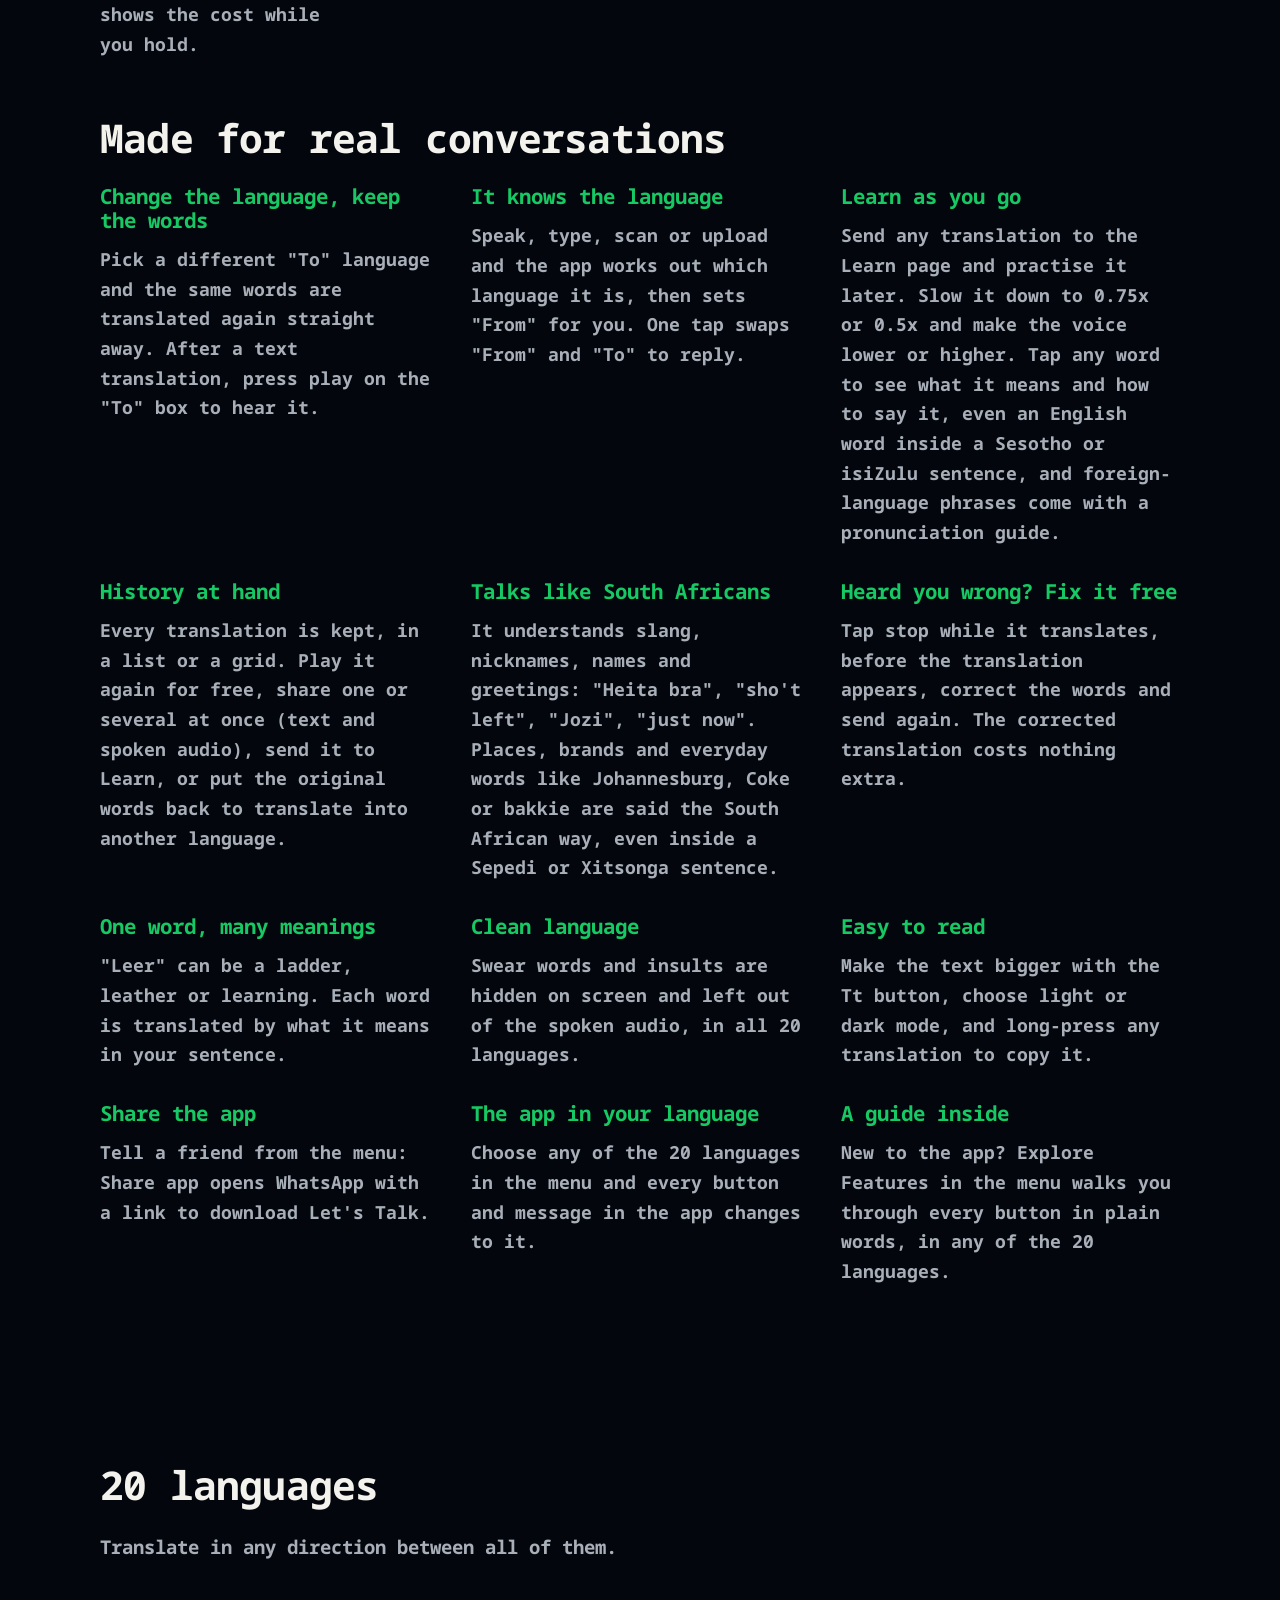
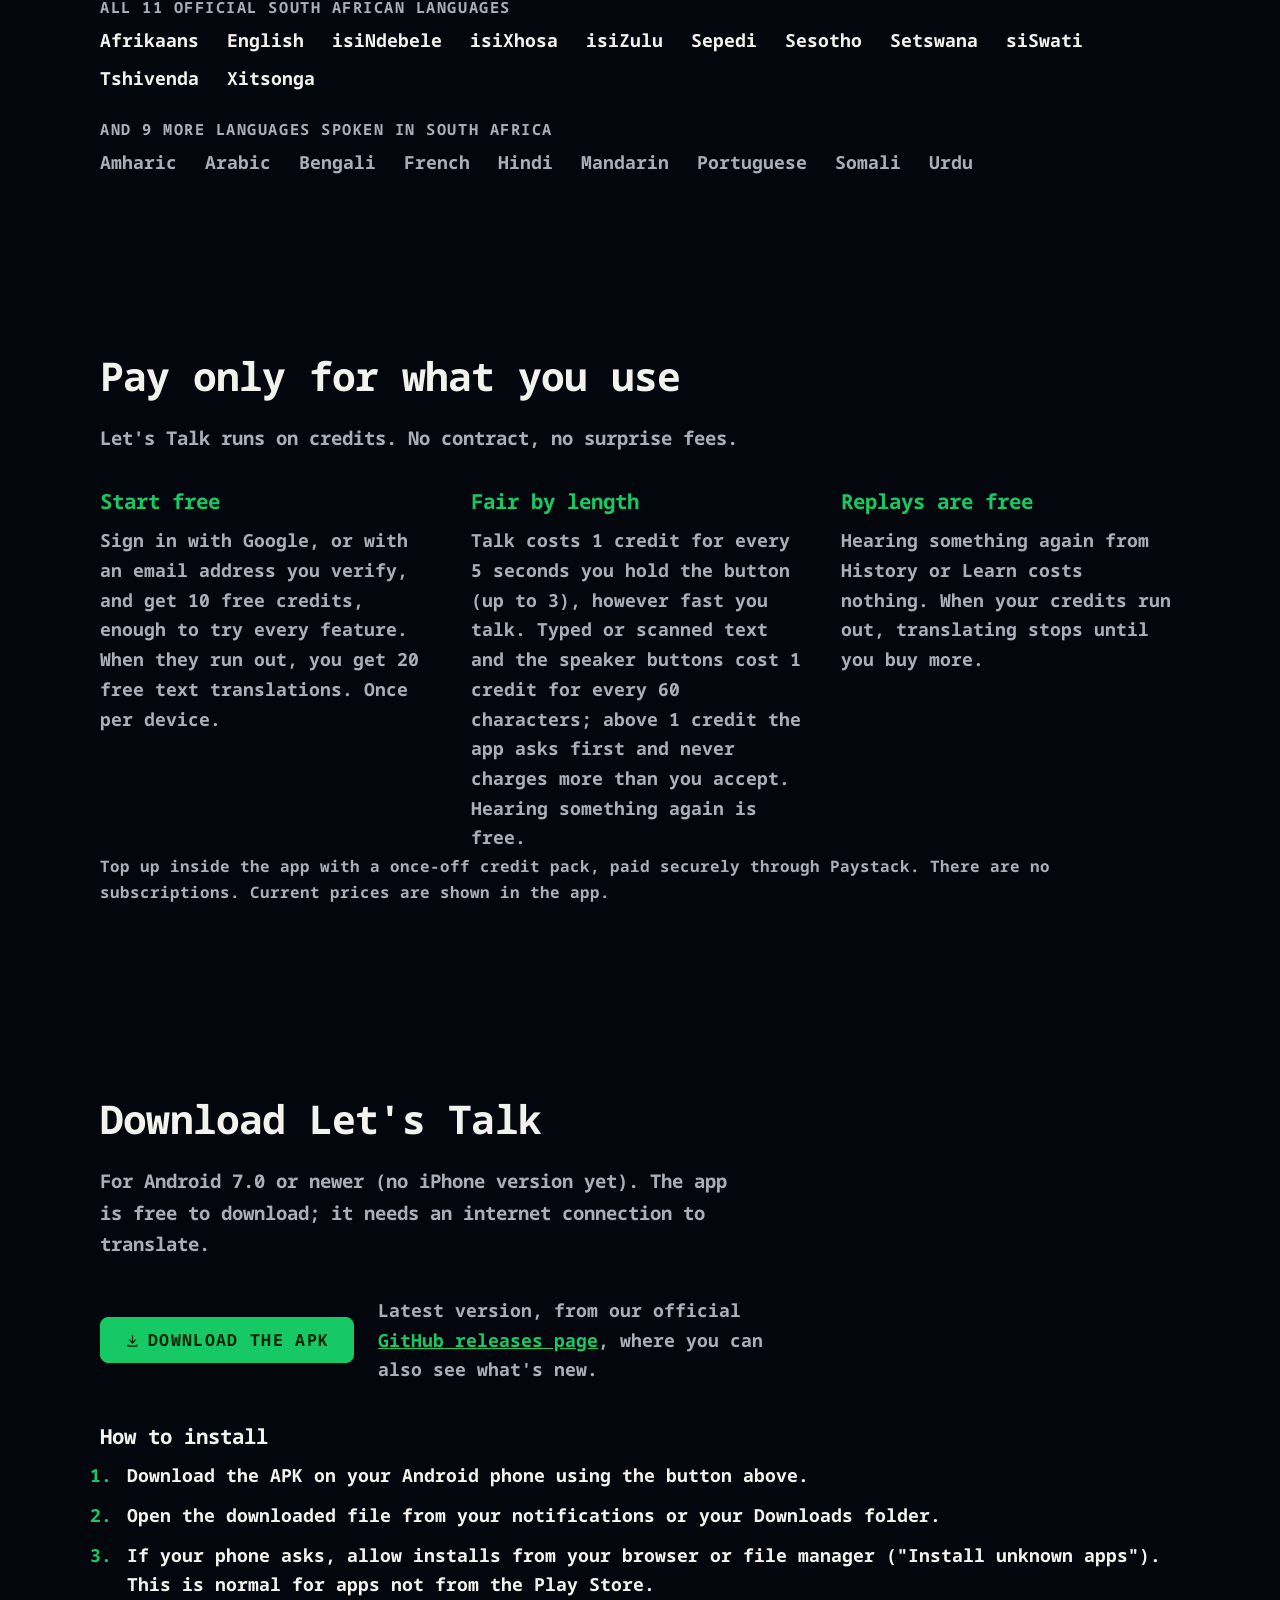
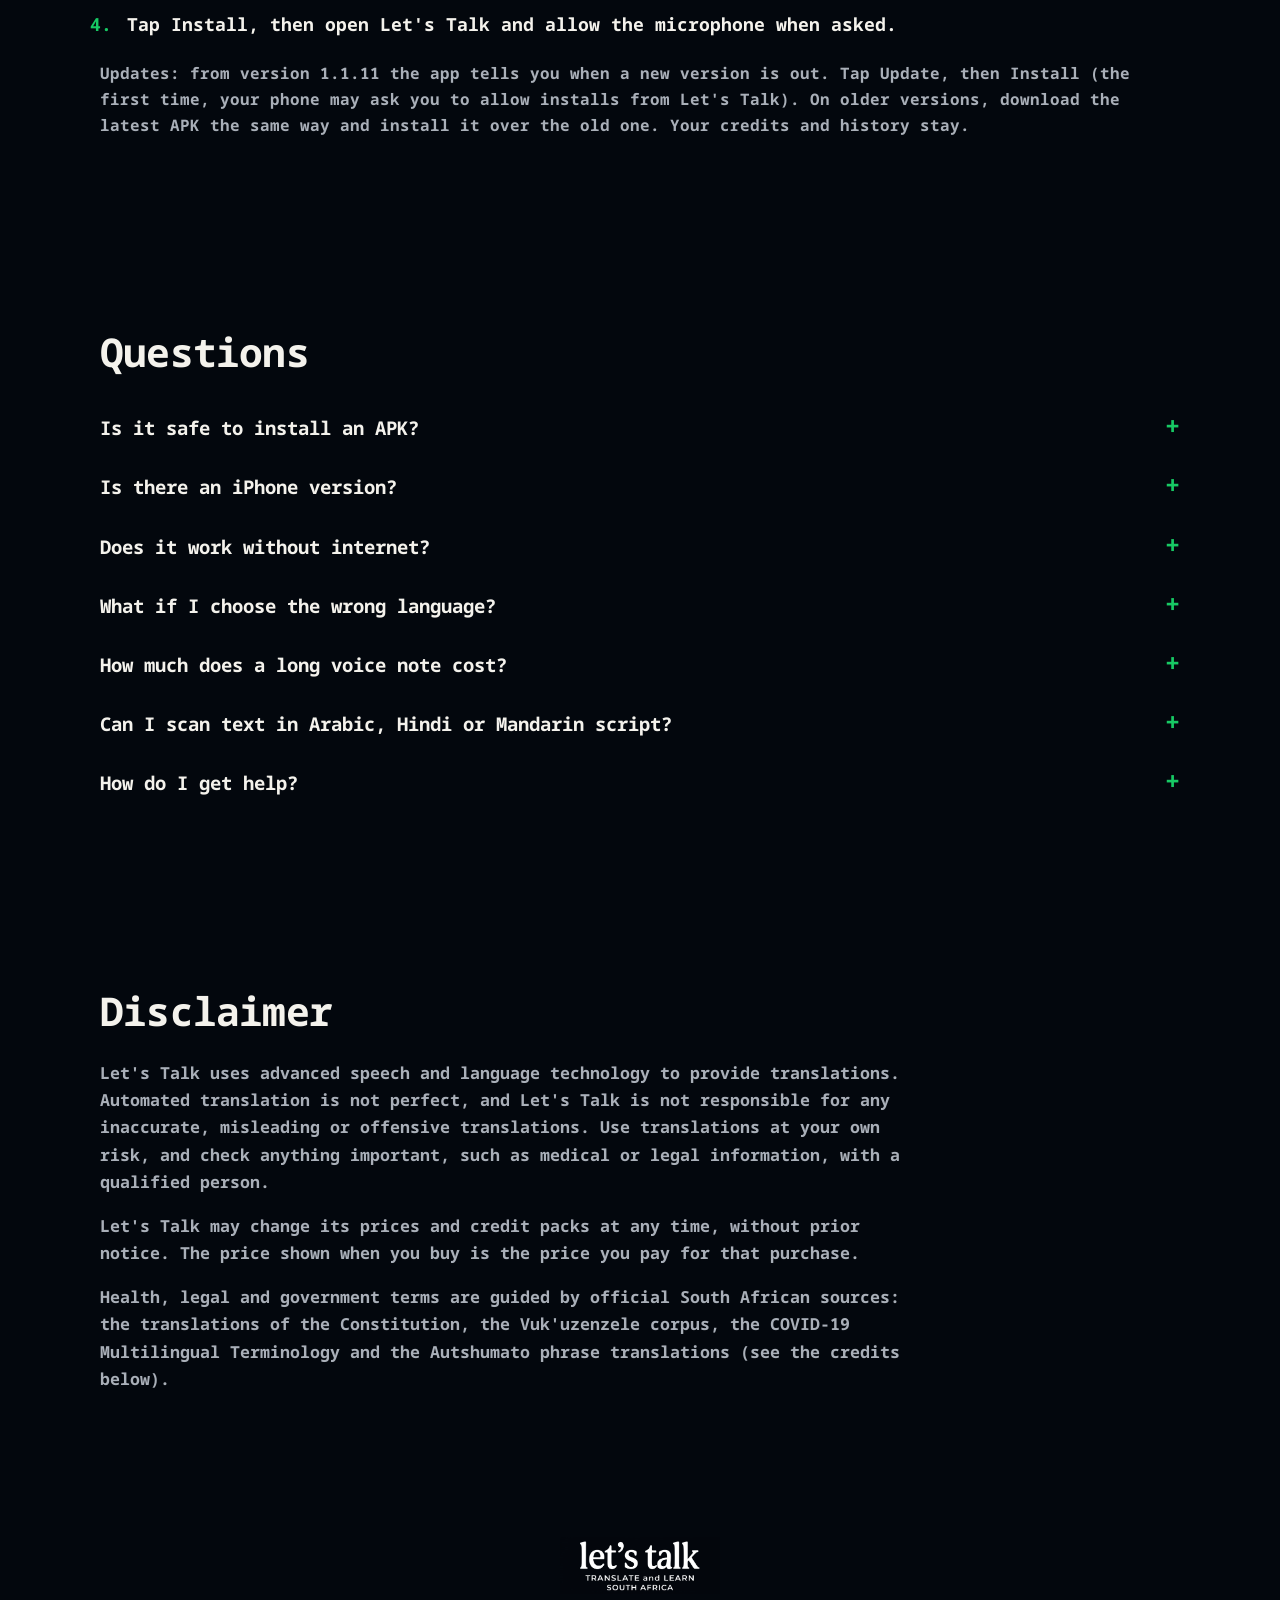
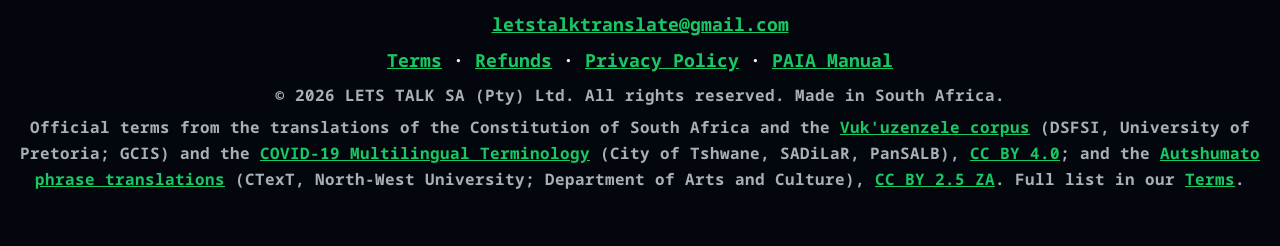
==== commit 12b30836: "Website for app 1.1.20: instant re-translate, press-play hint; Terms 20 Nov - index: changing the To" ====
--- a/index.html
+++ b/index.html
@@ -95,7 +95,7 @@
       <div class="grid grid-3">
         <article class="card card-plain">
           <h3>Change the language, keep the words</h3>
-          <p>Pick a different "To" language and the same words are translated again after a 3-second countdown, with a STOP button if you change your mind.</p>
+          <p>Pick a different "To" language and the same words are translated again straight away. After a text translation, press play on the "To" box to hear it.</p>
         </article>
         <article class="card card-plain">
           <h3>It knows the language</h3>
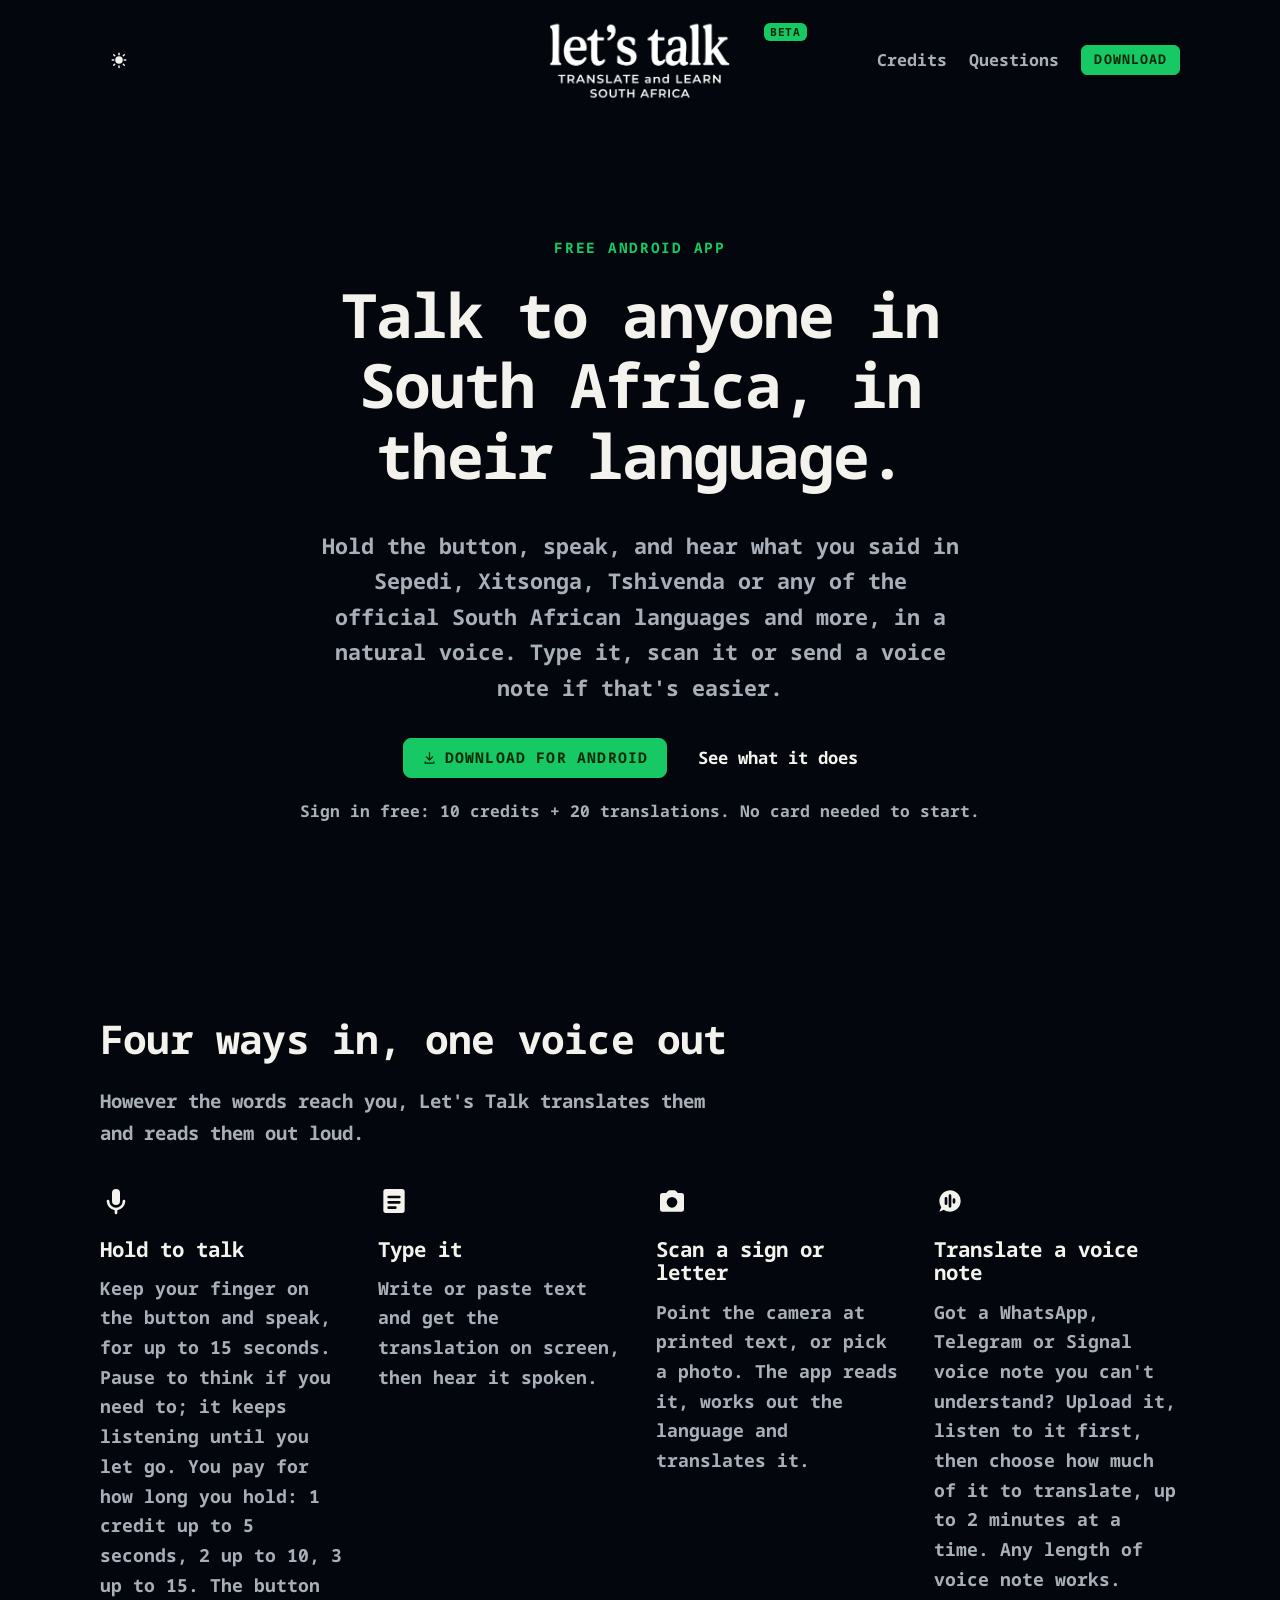
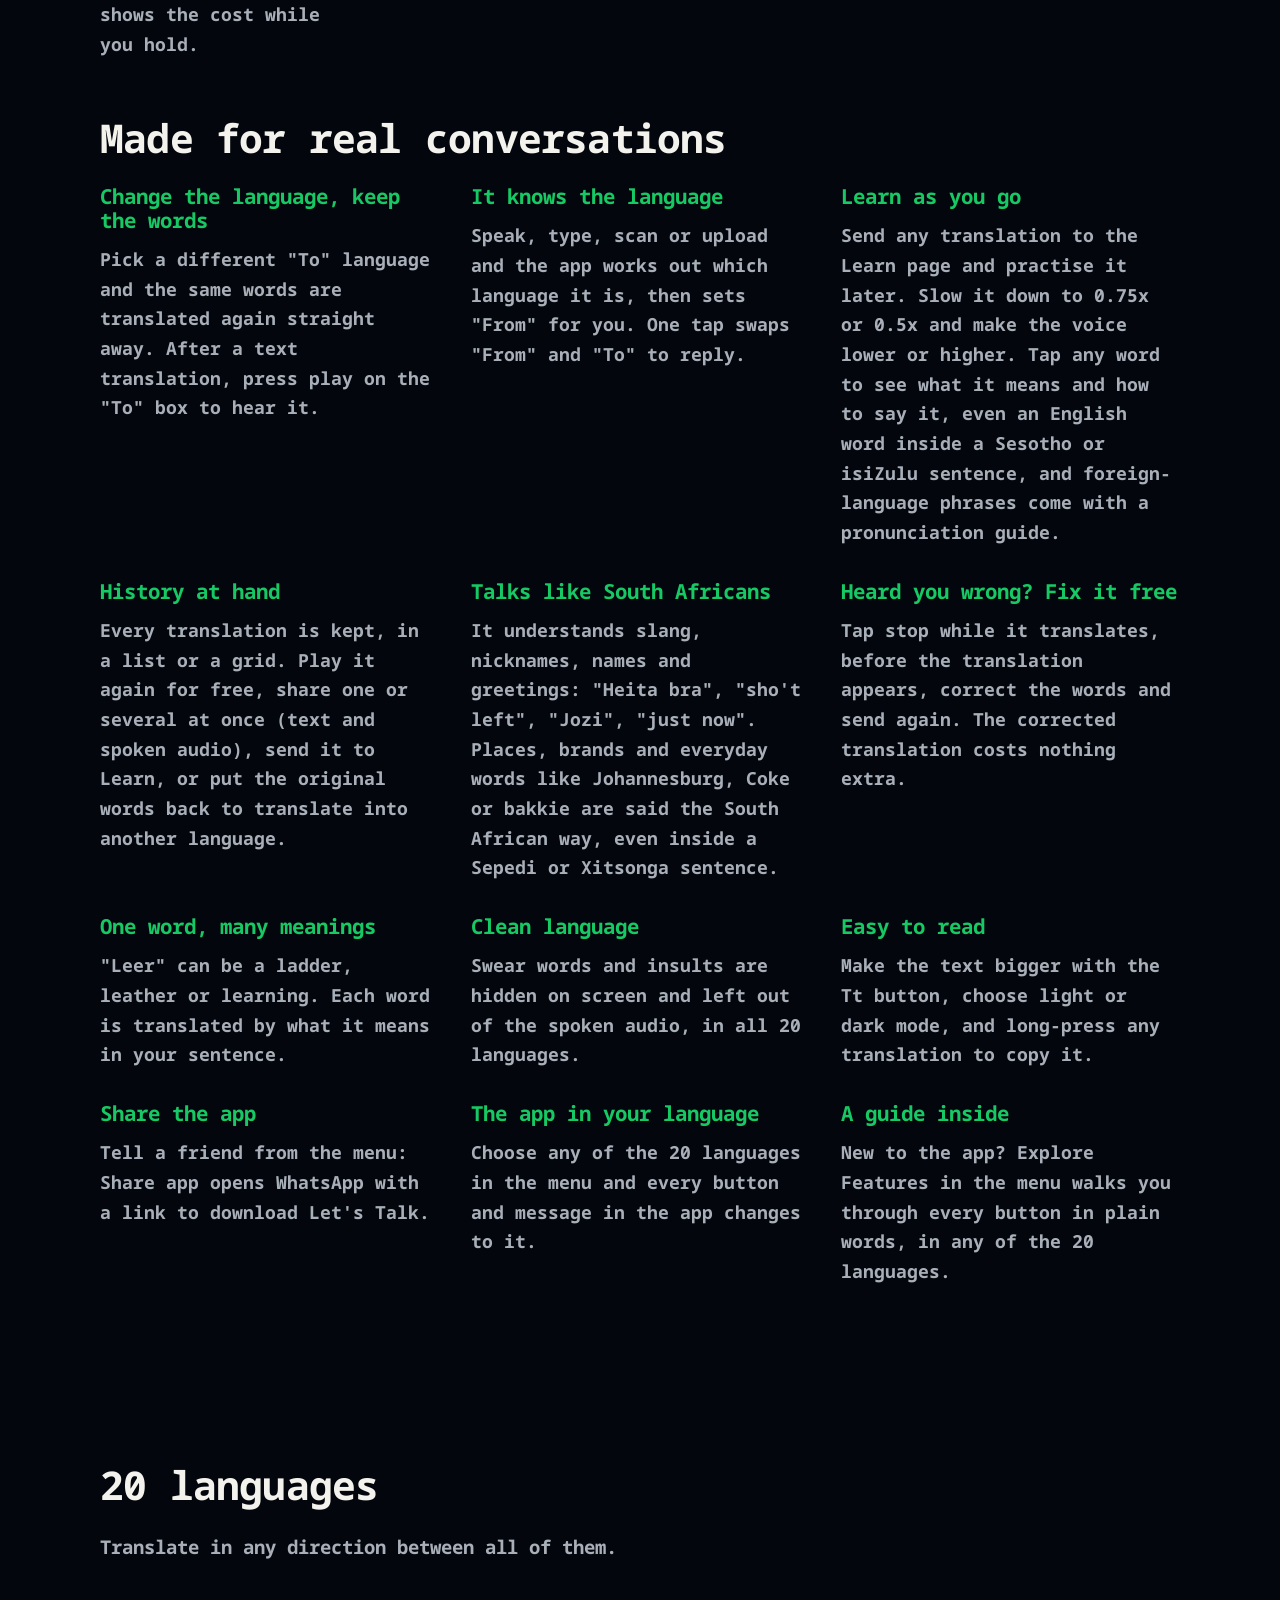
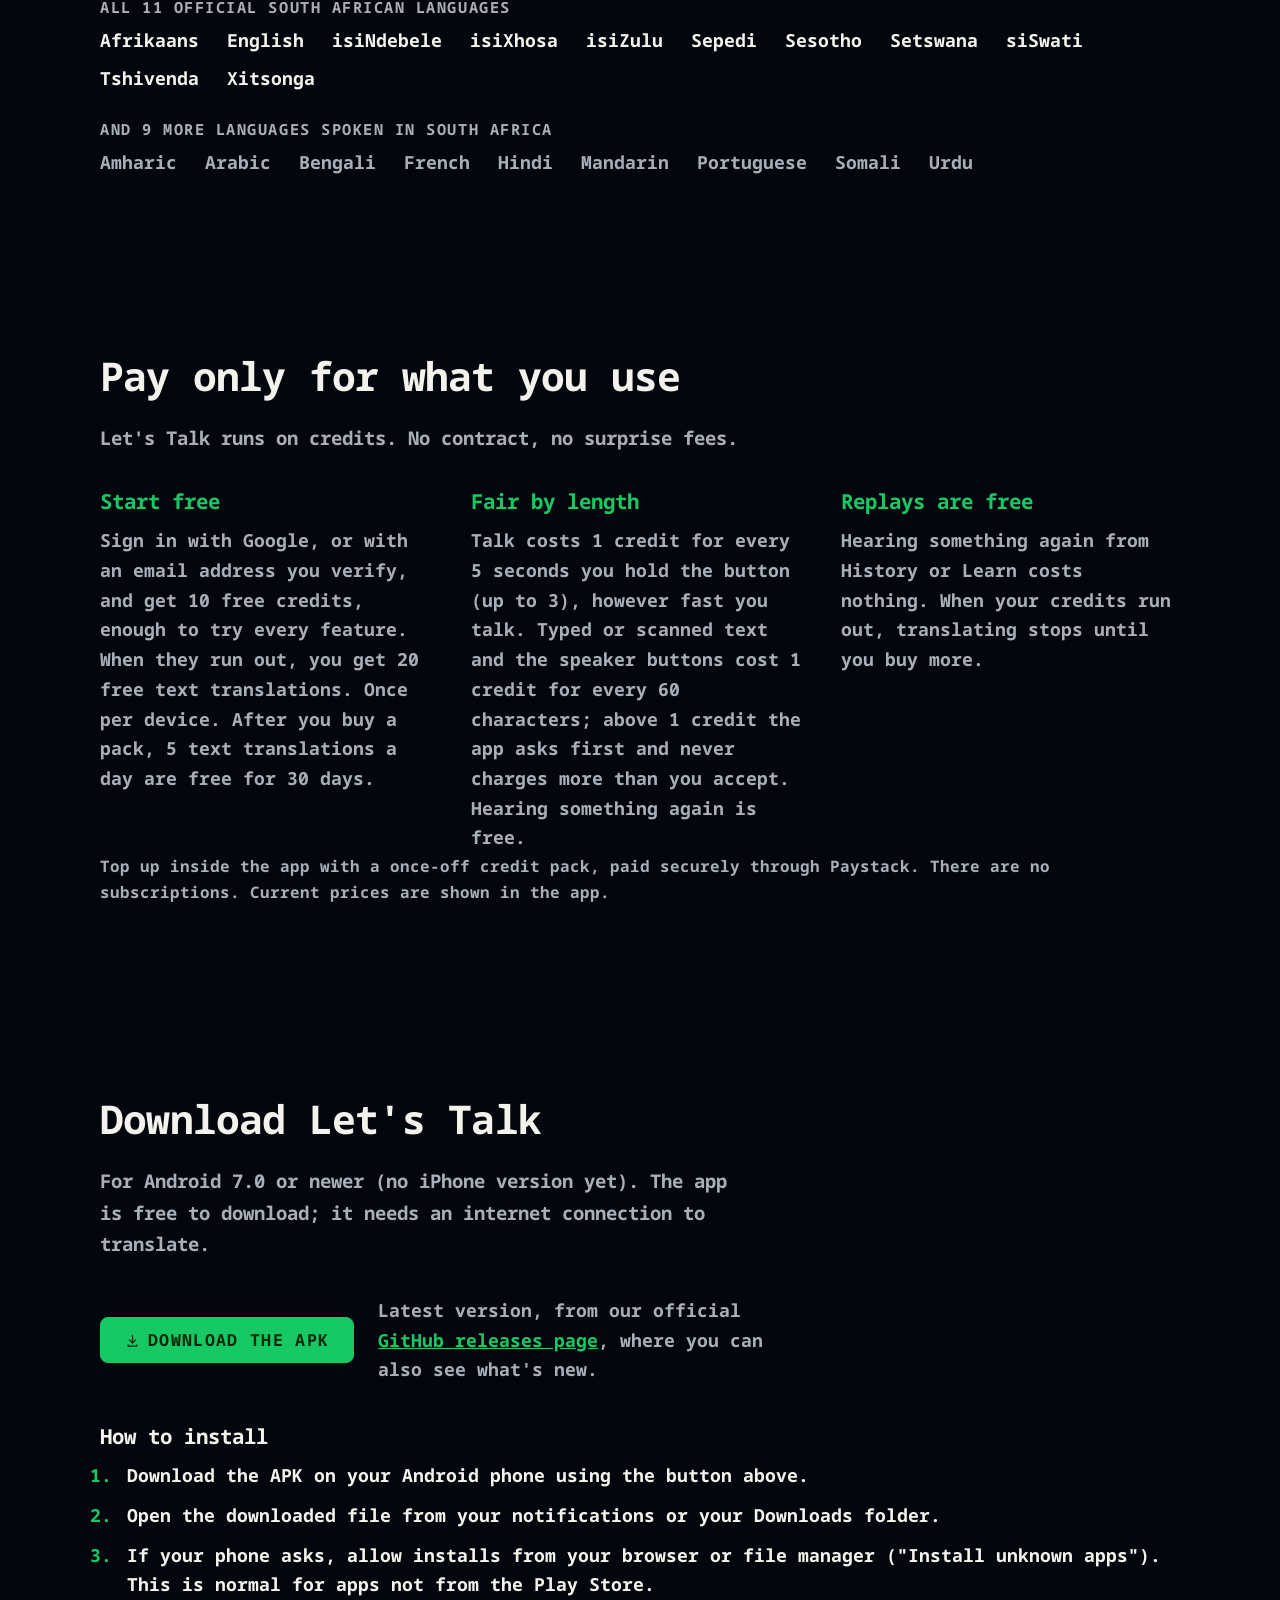
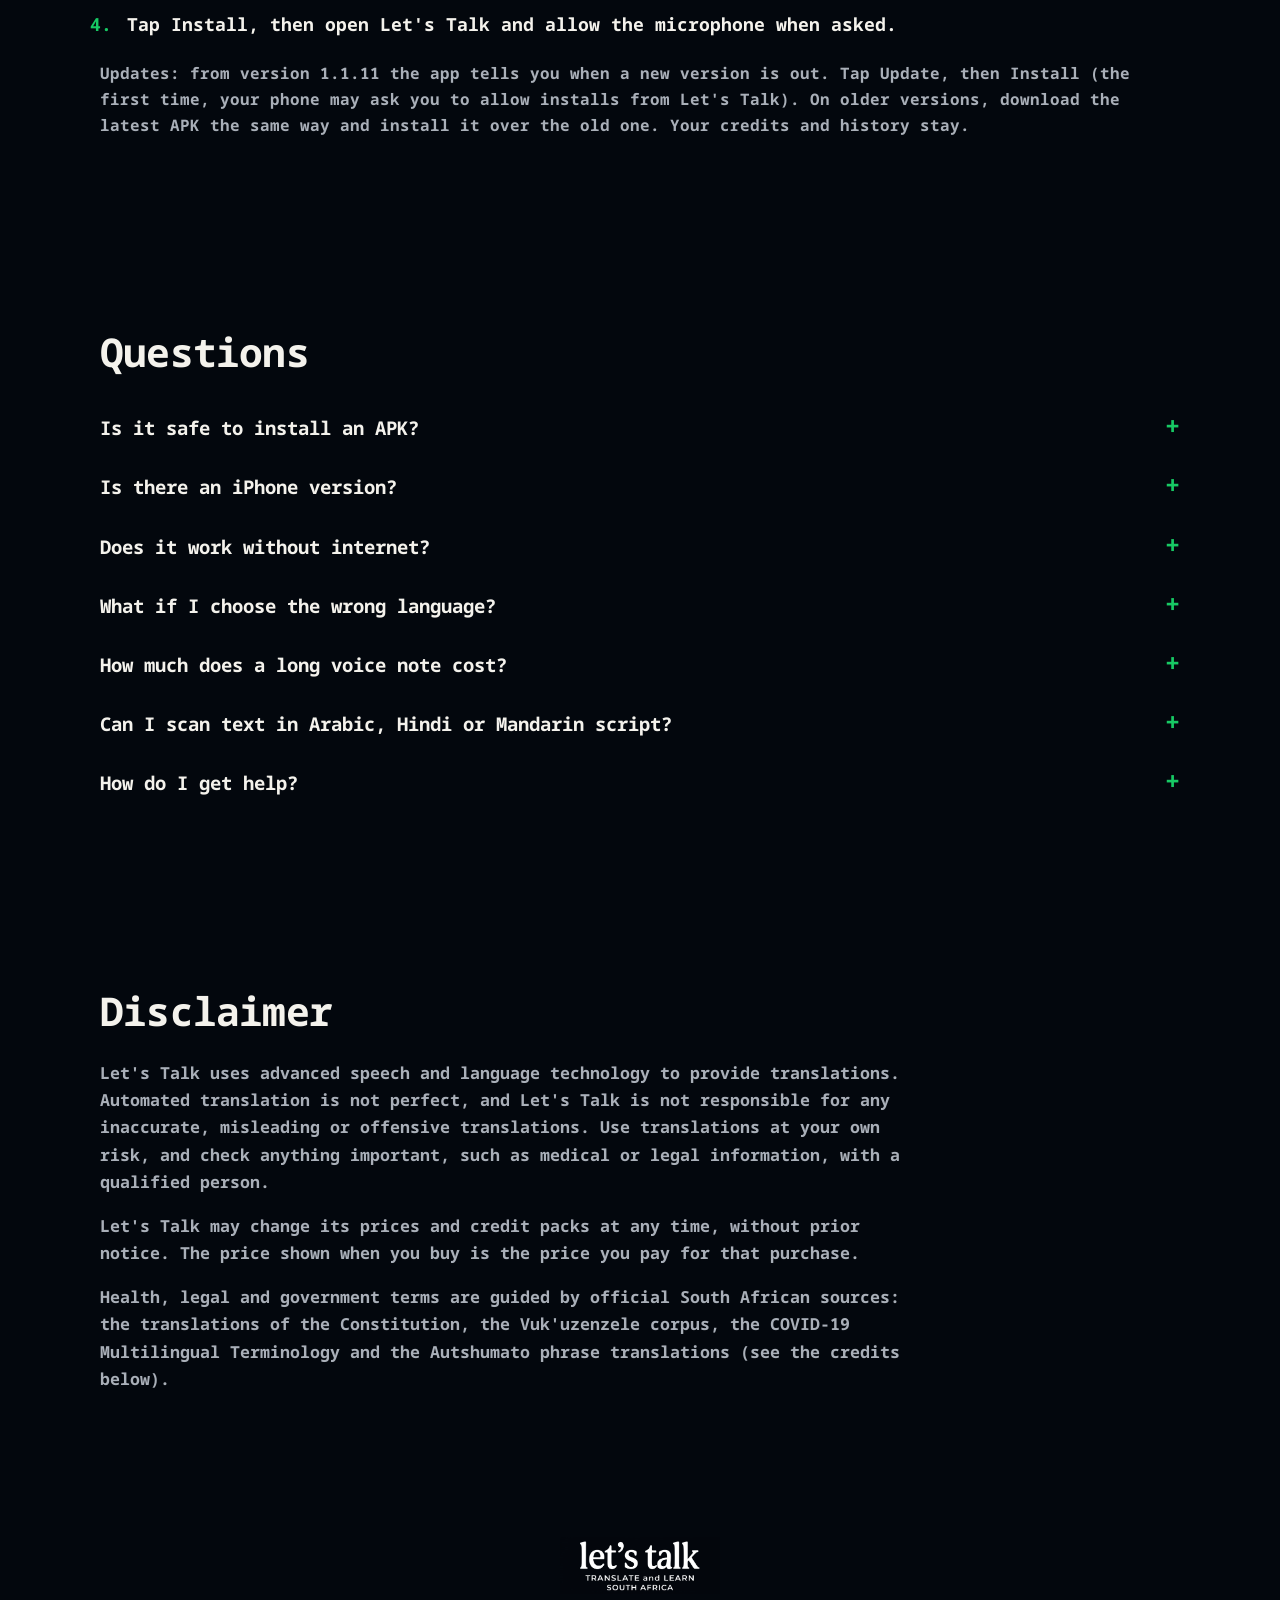
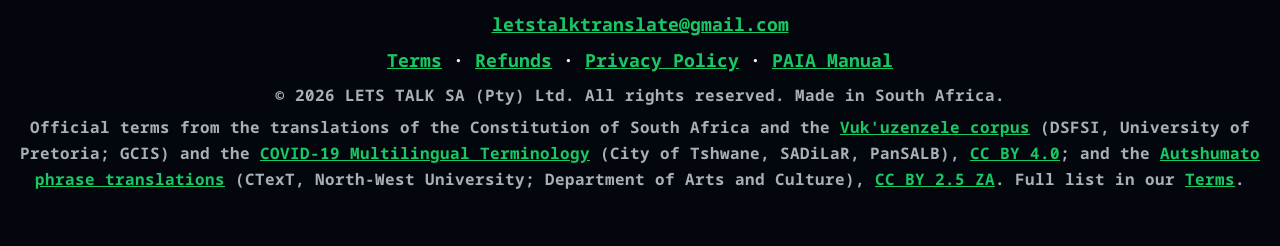
==== commit 86c7a504: "Terms and home page: 5 free text translations a day for paid users (hold until 1.2.0 is public) Co-A" ====
--- a/index.html
+++ b/index.html
@@ -163,7 +163,7 @@
       <div class="grid grid-3">
         <article class="card card-plain">
           <h3>Start free</h3>
-          <p>Sign in with Google, or with an email address you verify, and get 10 free credits, enough to try every feature. When they run out, you get 20 free text translations. Once per device.</p>
+          <p>Sign in with Google, or with an email address you verify, and get 10 free credits, enough to try every feature. When they run out, you get 20 free text translations. Once per device. After you buy a pack, 5 text translations a day are free for 30 days.</p>
         </article>
         <article class="card card-plain">
           <h3>Fair by length</h3>
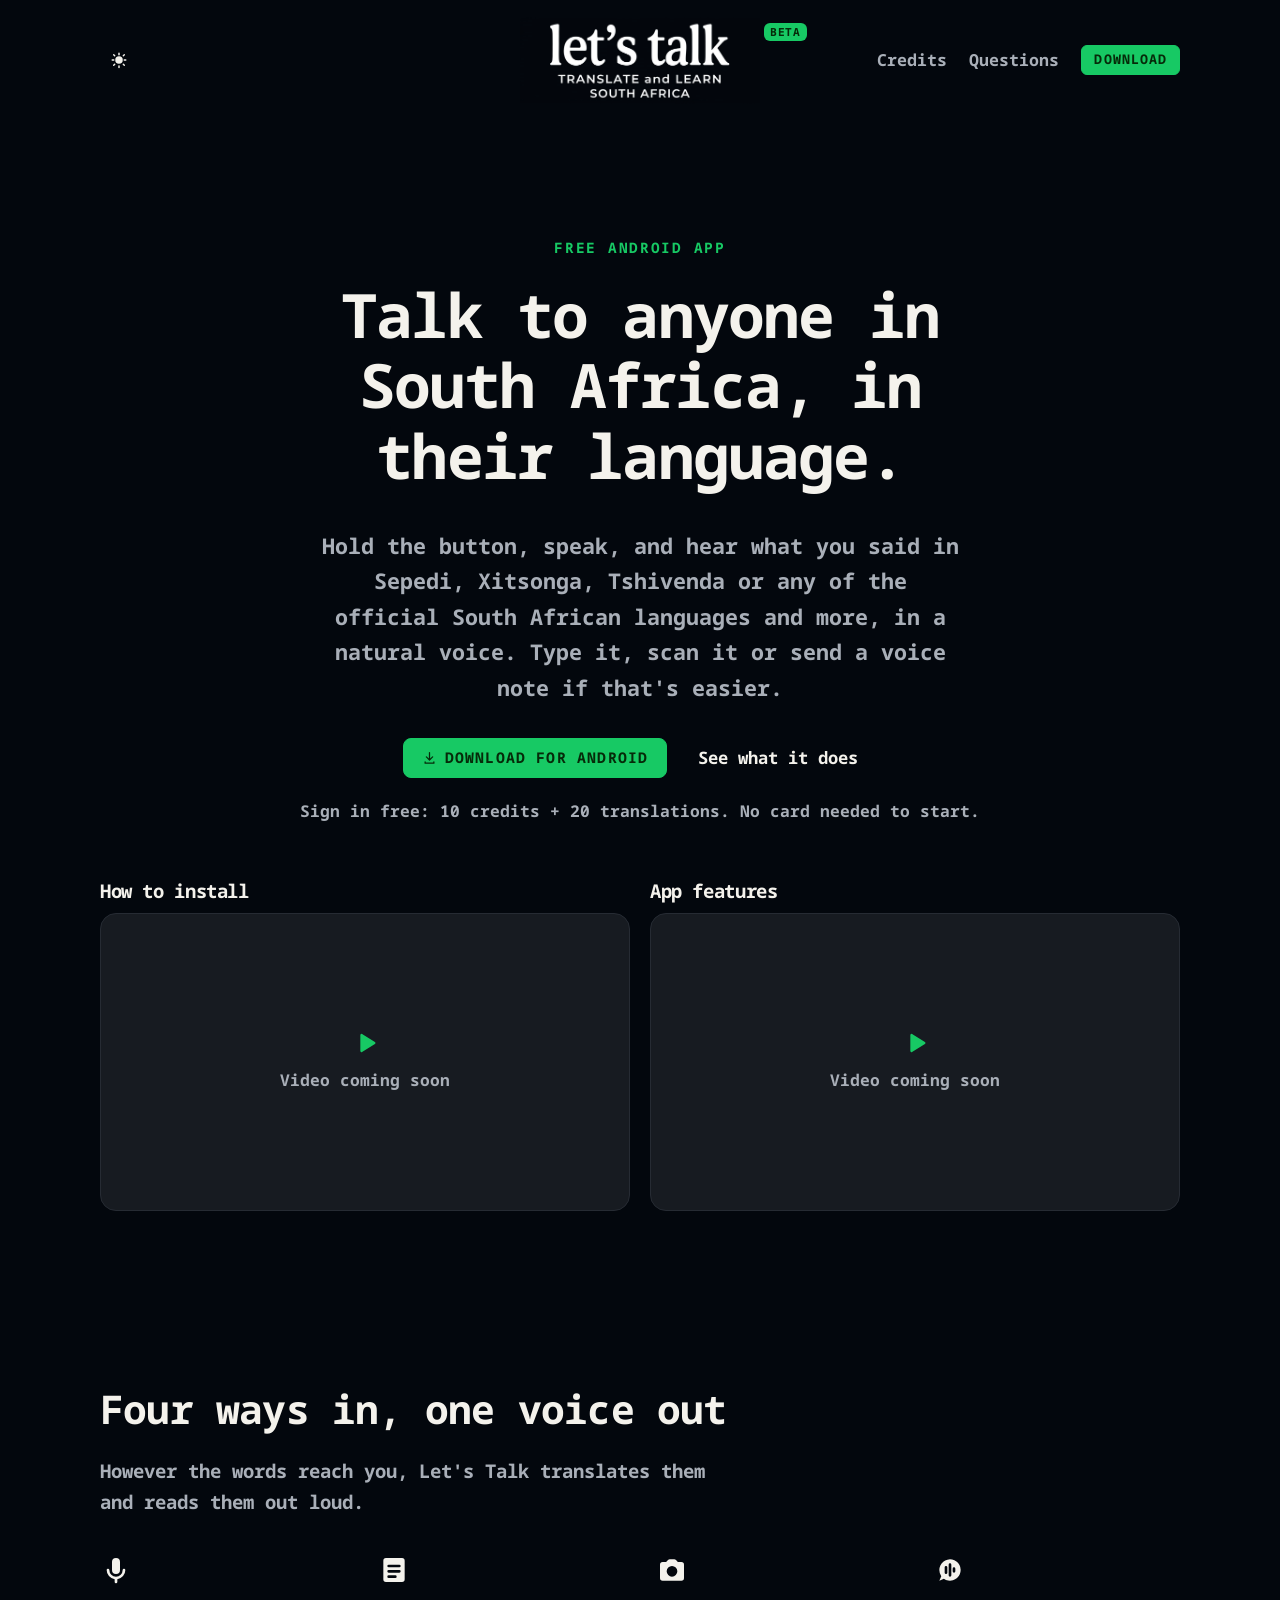
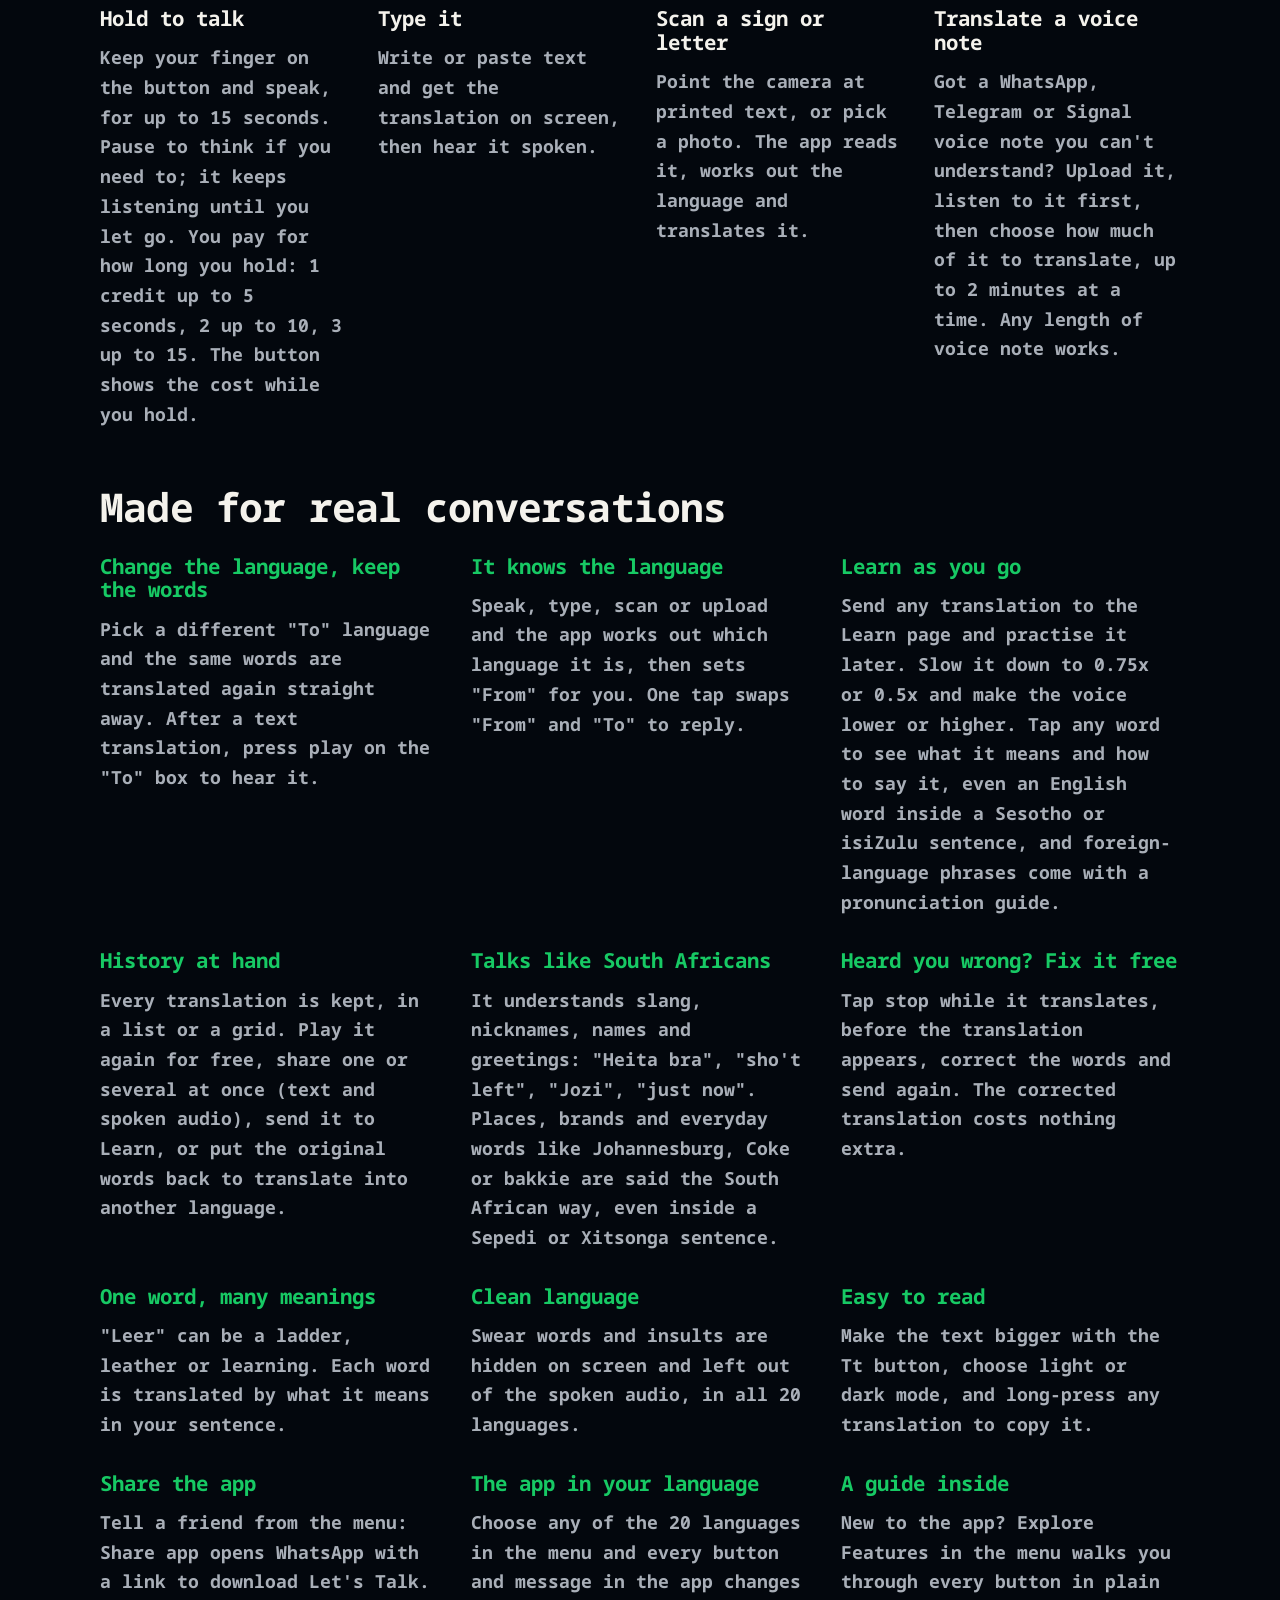
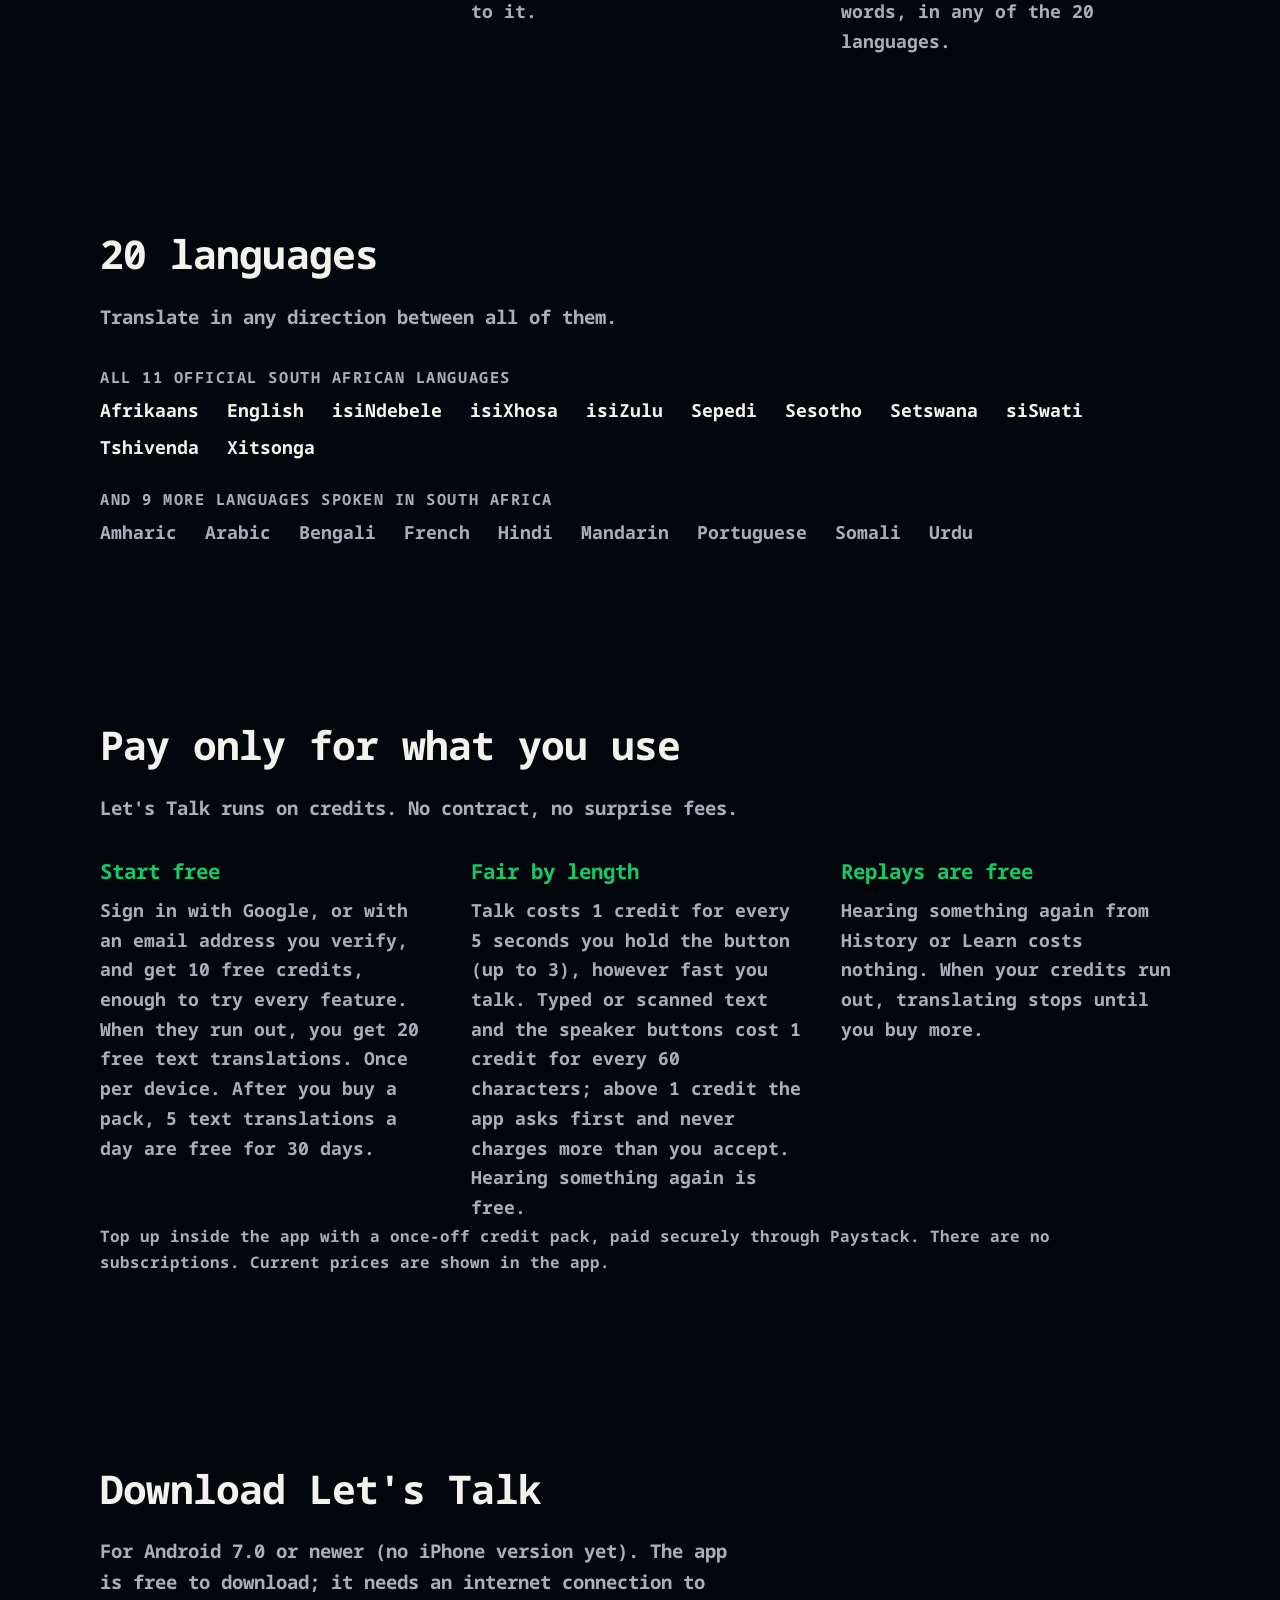
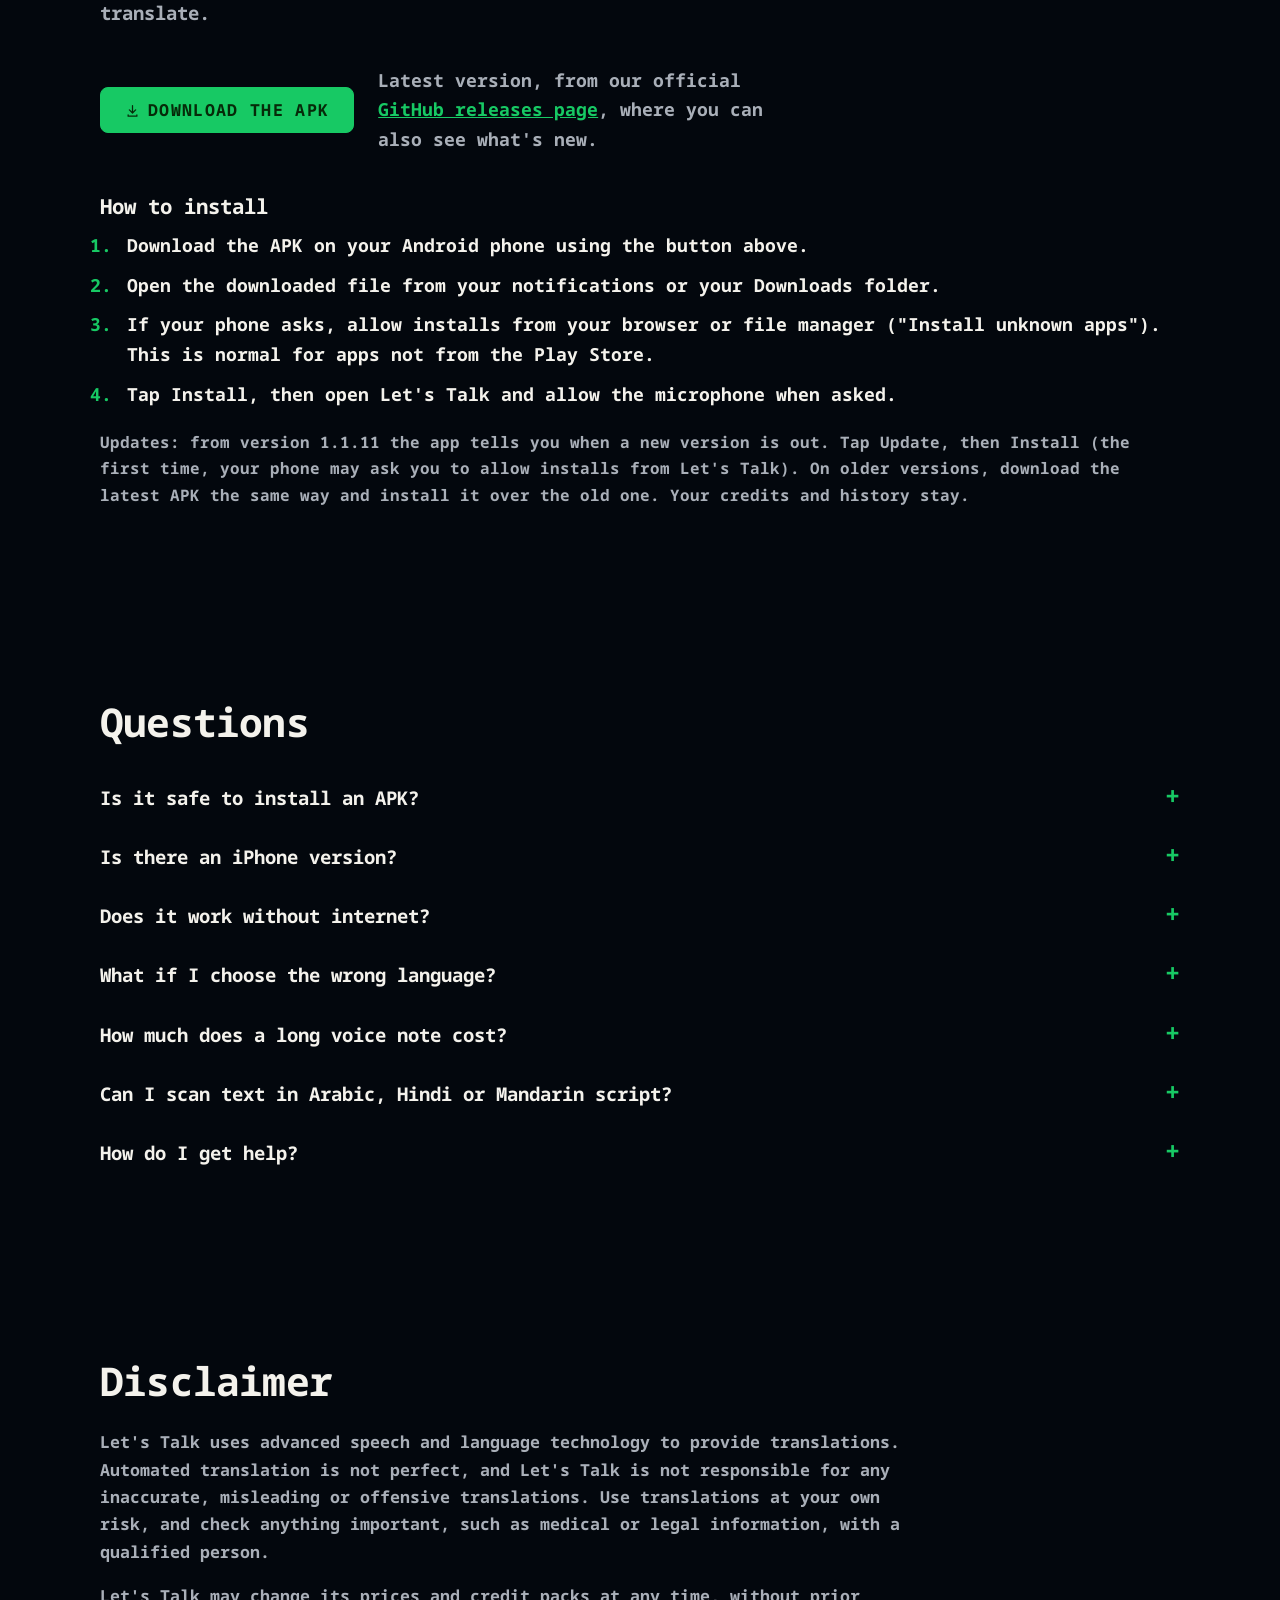
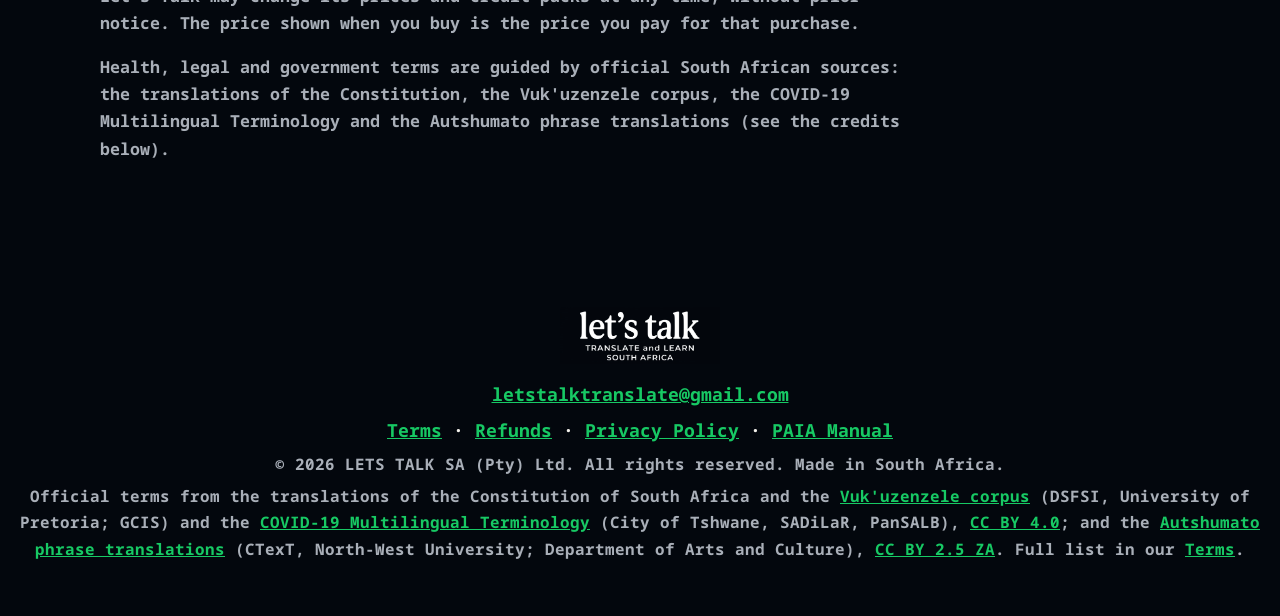
==== commit d74d3159: "Home page: two video boxes under the hero (How to install, App features), placeholders until the You" ====
--- a/index.html
+++ b/index.html
@@ -55,6 +55,26 @@
         <a class="btn btn-ghost" href="#features">See what it does</a>
       </div>
       <p class="hero-note">Sign in free: 10 credits + 20 translations. No card needed to start.</p>
+      <div class="videos">
+        <div class="video-box">
+          <h2 class="video-title">How to install</h2>
+          <!-- When the video is on YouTube, replace the whole <div class="video-frame">...</div> with:
+               <div class="video-frame"><iframe src="https://www.youtube-nocookie.com/embed/VIDEO_ID" title="How to install" loading="lazy" allowfullscreen></iframe></div> -->
+          <div class="video-frame video-soon">
+            <svg aria-hidden="true" viewBox="0 0 24 24" width="28" height="28"><path fill="currentColor" d="M8 5.14v13.72a1 1 0 0 0 1.5.86l11-6.86a1 1 0 0 0 0-1.72l-11-6.86A1 1 0 0 0 8 5.14Z"/></svg>
+            <span>Video coming soon</span>
+          </div>
+        </div>
+        <div class="video-box">
+          <h2 class="video-title">App features</h2>
+          <!-- When the video is on YouTube, replace the whole <div class="video-frame">...</div> with:
+               <div class="video-frame"><iframe src="https://www.youtube-nocookie.com/embed/VIDEO_ID" title="App features" loading="lazy" allowfullscreen></iframe></div> -->
+          <div class="video-frame video-soon">
+            <svg aria-hidden="true" viewBox="0 0 24 24" width="28" height="28"><path fill="currentColor" d="M8 5.14v13.72a1 1 0 0 0 1.5.86l11-6.86a1 1 0 0 0 0-1.72l-11-6.86A1 1 0 0 0 8 5.14Z"/></svg>
+            <span>Video coming soon</span>
+          </div>
+        </div>
+      </div>
     </section>
 
     <section id="features" class="section">
--- a/styles.css
+++ b/styles.css
@@ -299,3 +299,12 @@
 .theme-toggle .icon-moon { display: none; }
 :root[data-theme="light"] .theme-toggle .icon-sun { display: none; }
 :root[data-theme="light"] .theme-toggle .icon-moon { display: block; }
+
+/* Two video boxes under the hero (How to install, App features) */
+.videos { display: grid; grid-template-columns: repeat(2, 1fr); gap: 20px; margin-top: clamp(32px, 6vw, 56px); text-align: left; }
+.video-title { font-size: 1.05rem; margin: 0 0 10px; }
+.video-frame { aspect-ratio: 16 / 9; width: 100%; border: 1px solid var(--line); border-radius: var(--radius); background: var(--bg-card); overflow: hidden; }
+.video-frame iframe { width: 100%; height: 100%; border: 0; display: block; }
+.video-soon { display: flex; flex-direction: column; align-items: center; justify-content: center; gap: 10px; color: var(--muted); font-size: 0.9rem; }
+.video-soon svg { color: var(--green-bright); }
+@media (max-width: 720px) { .videos { grid-template-columns: 1fr; } }
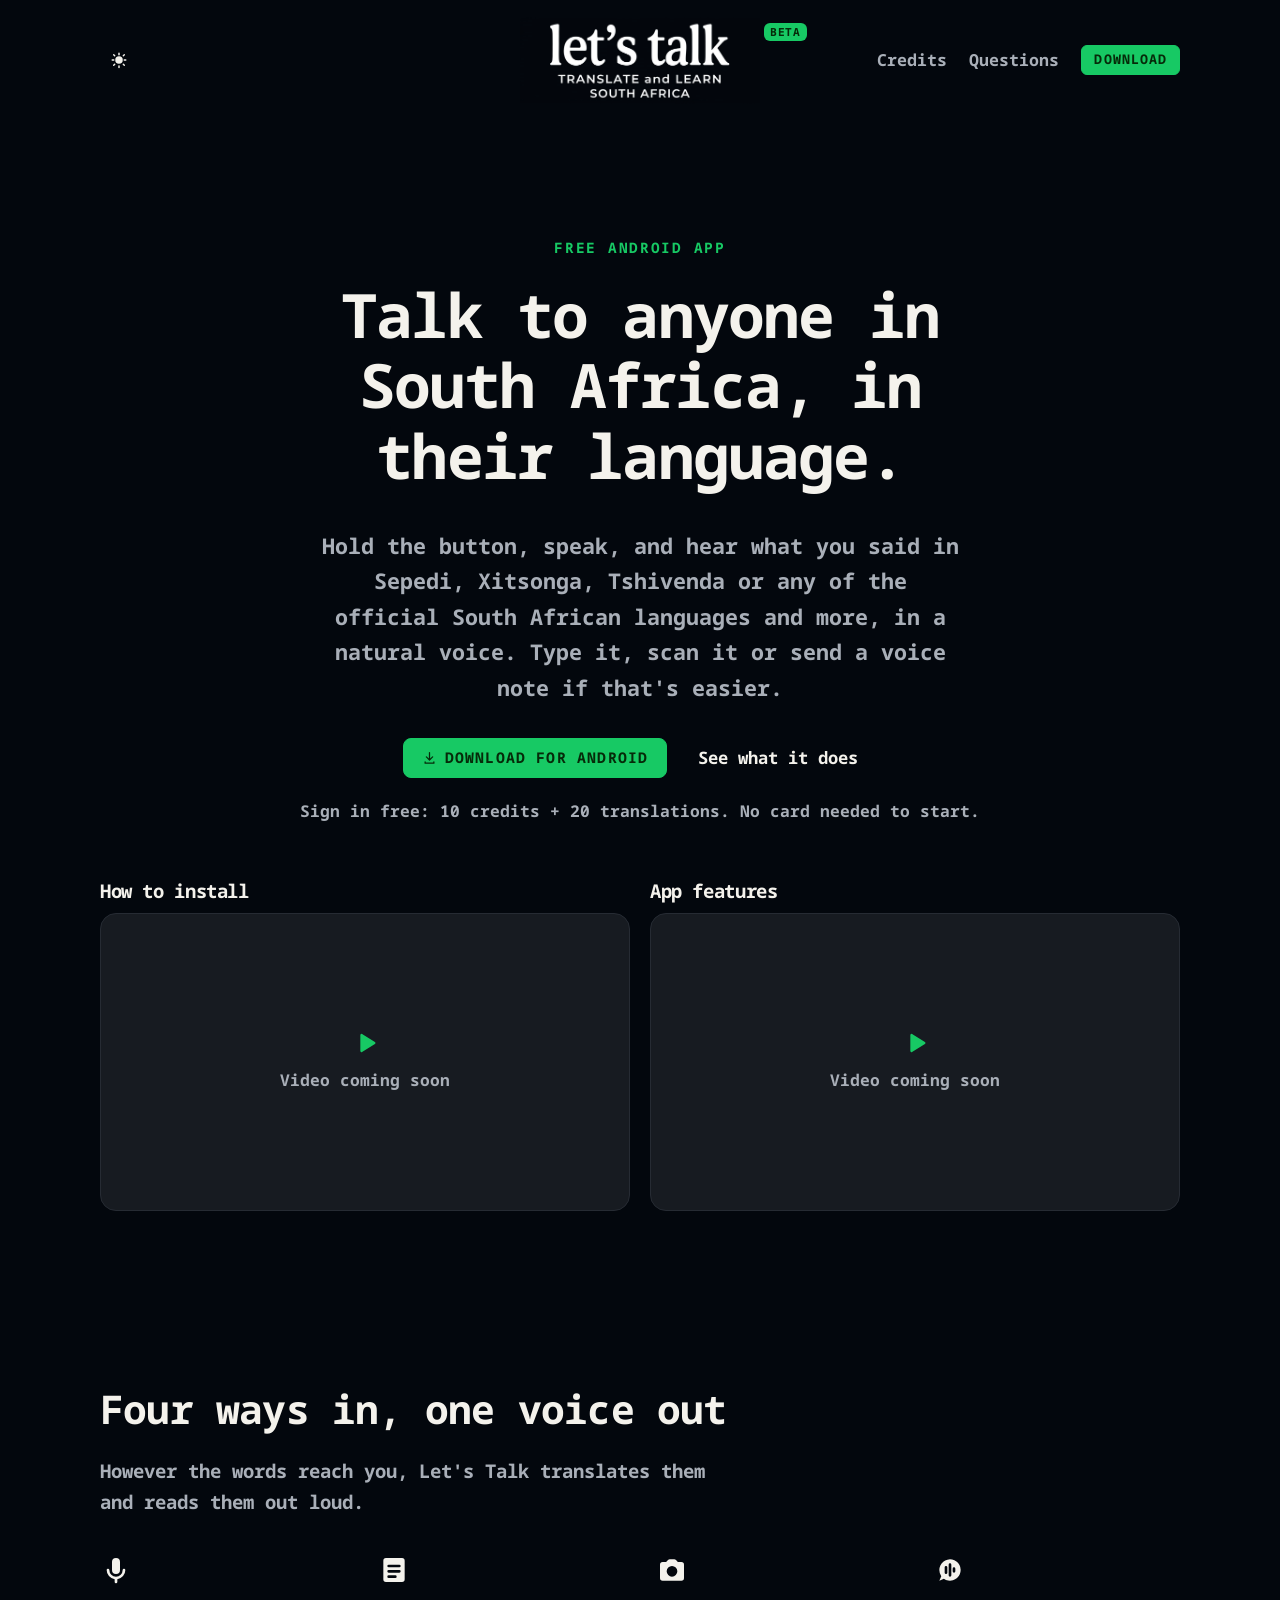
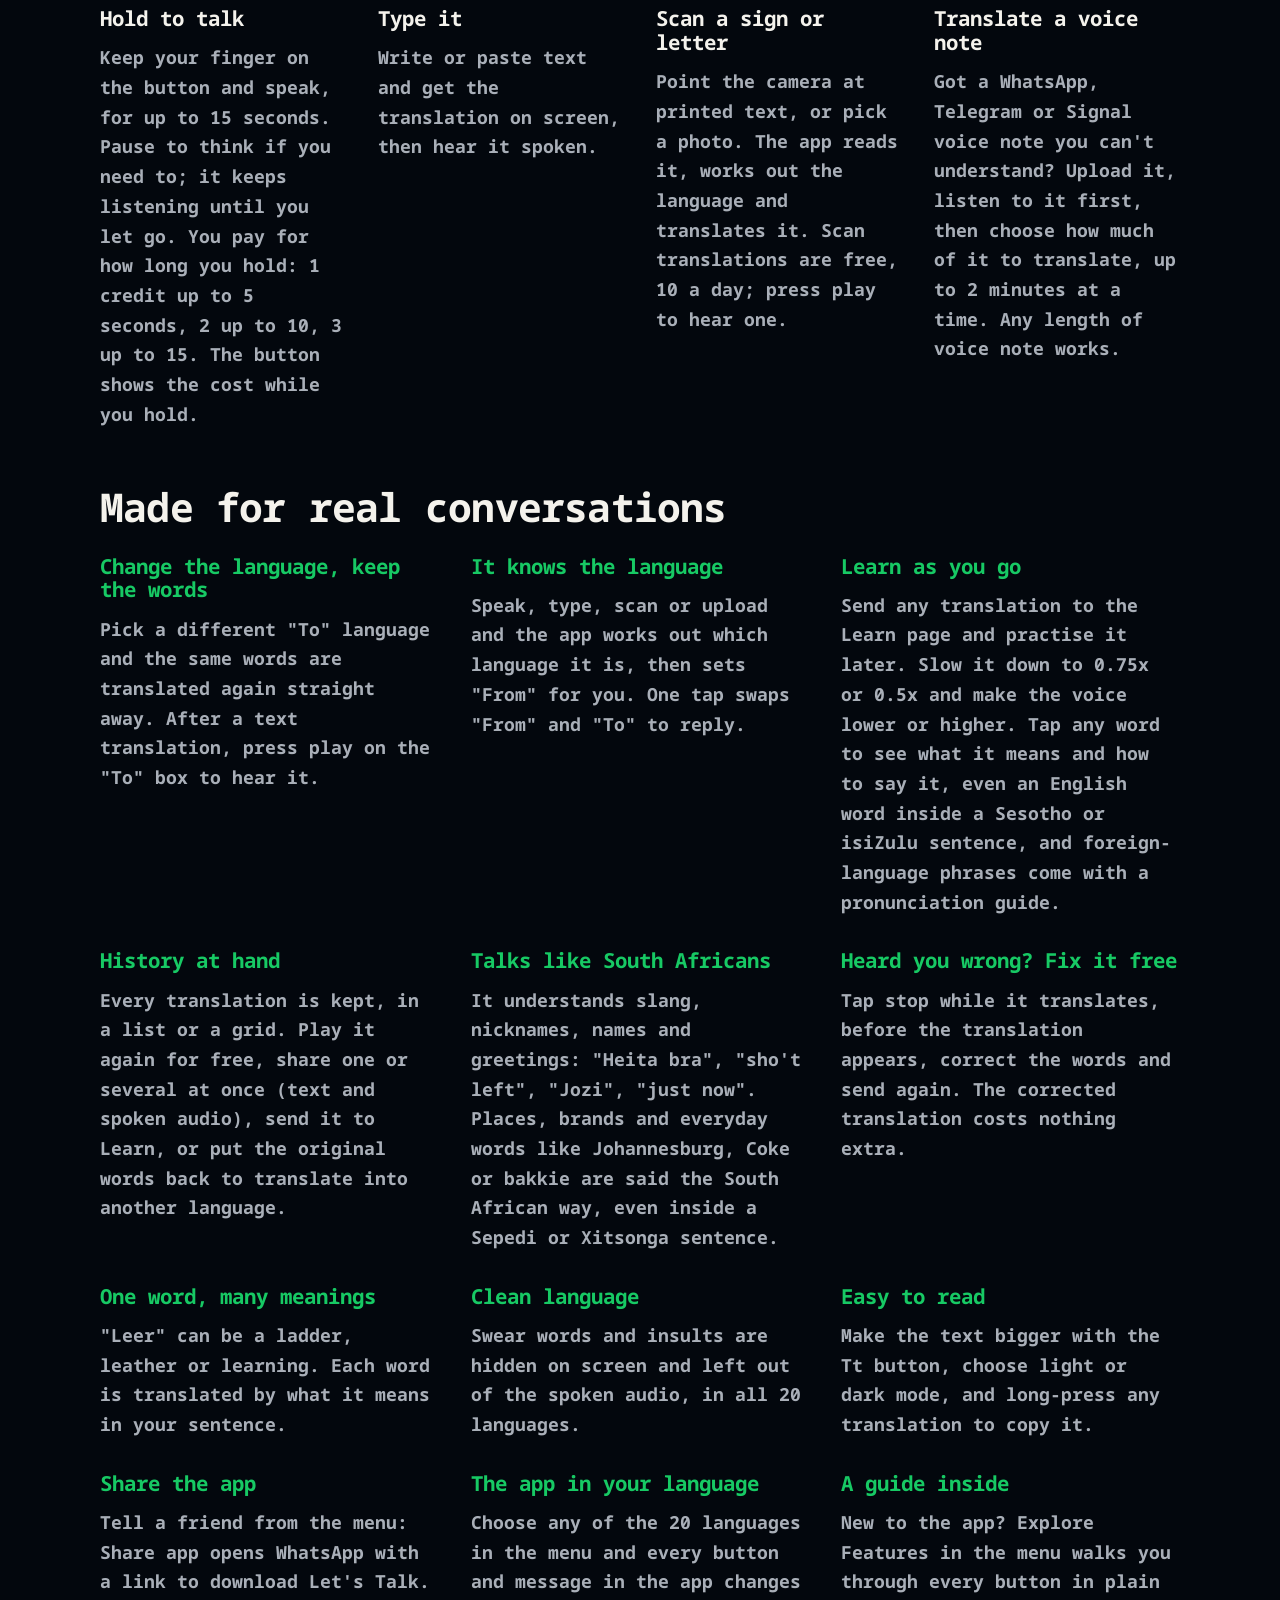
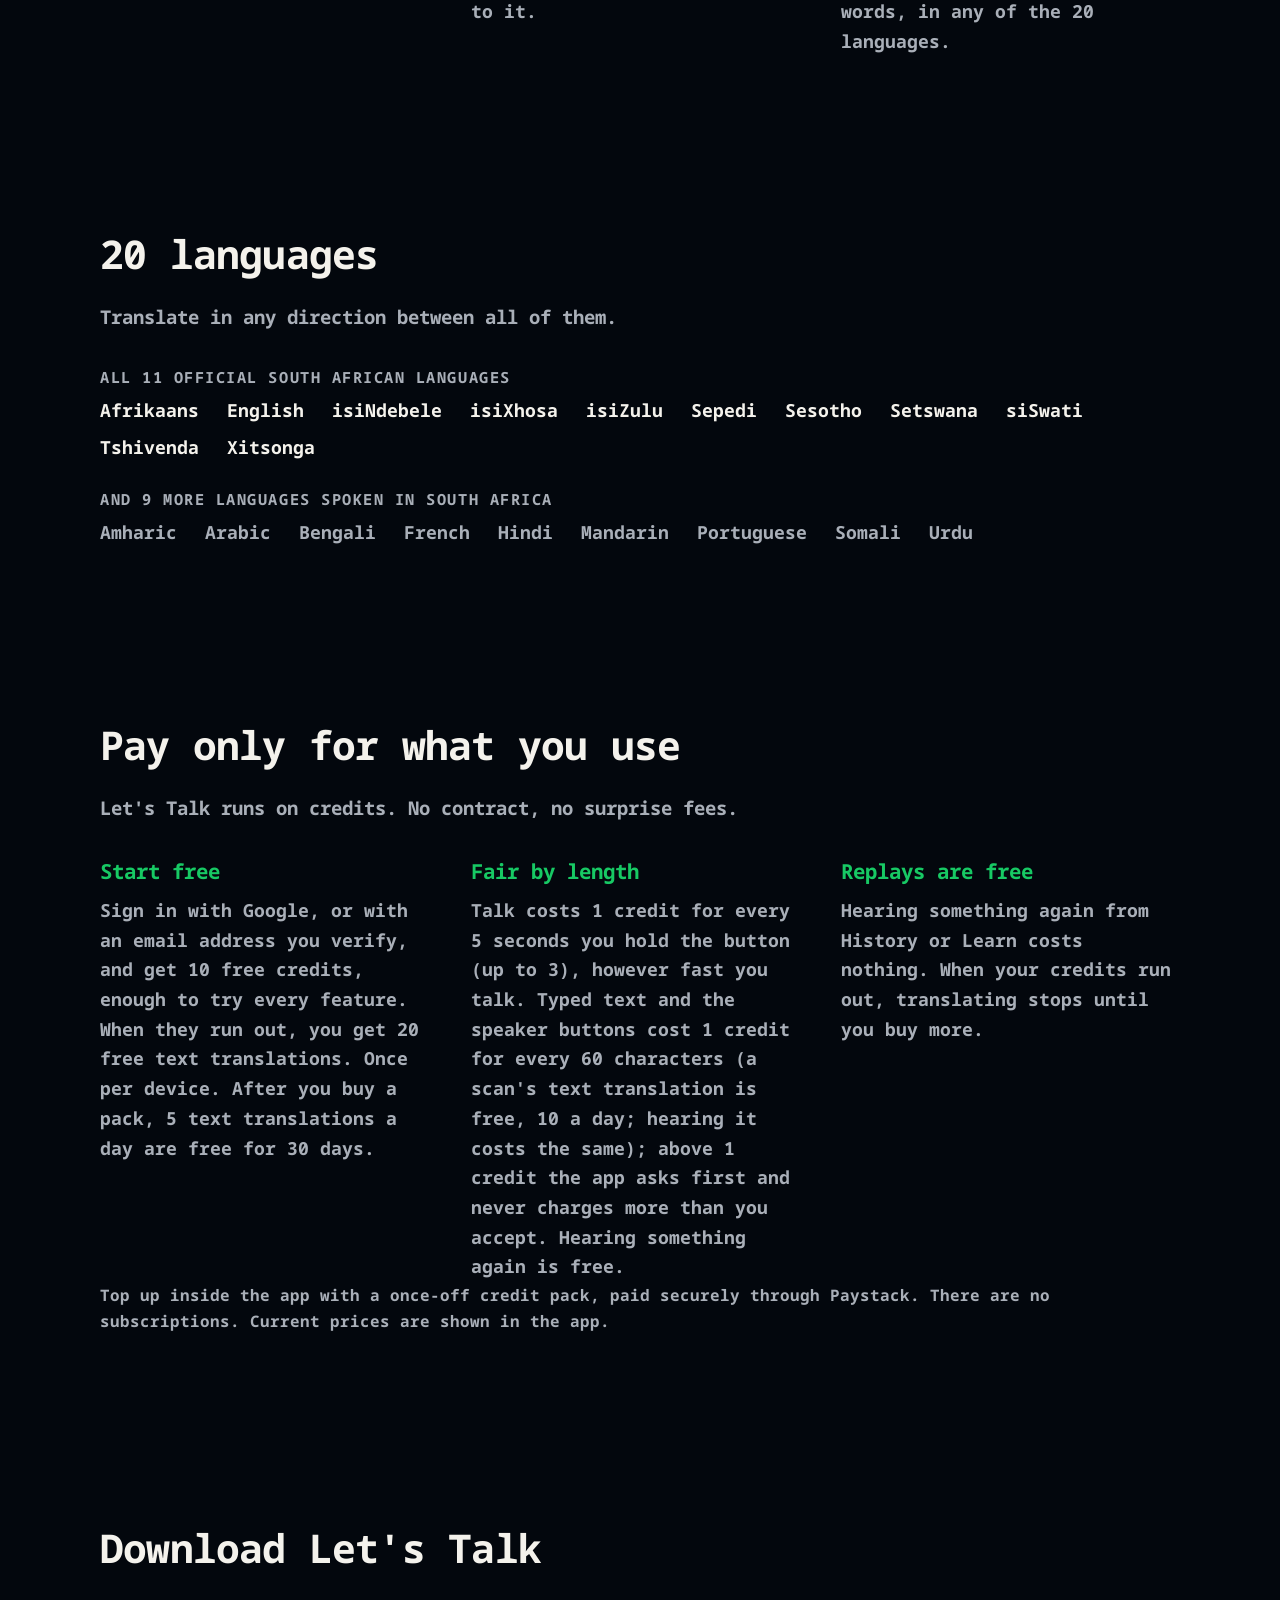
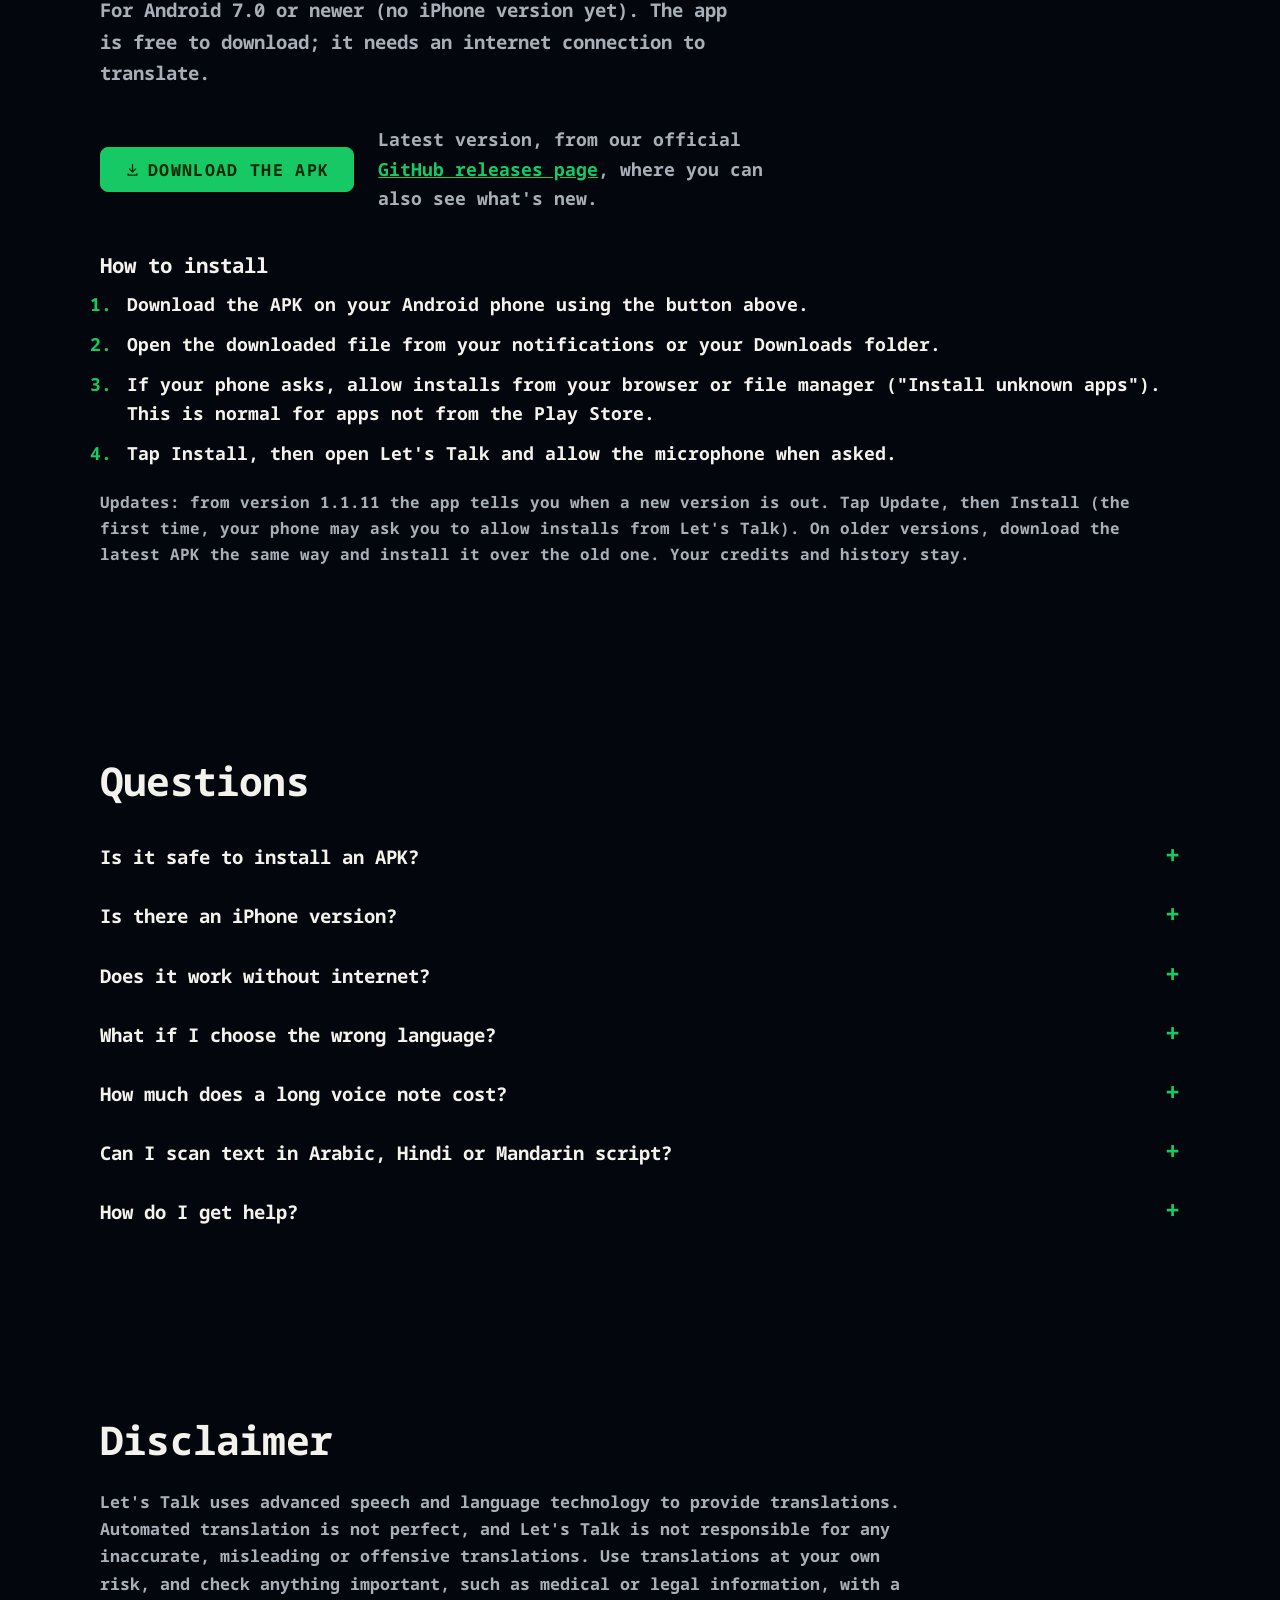
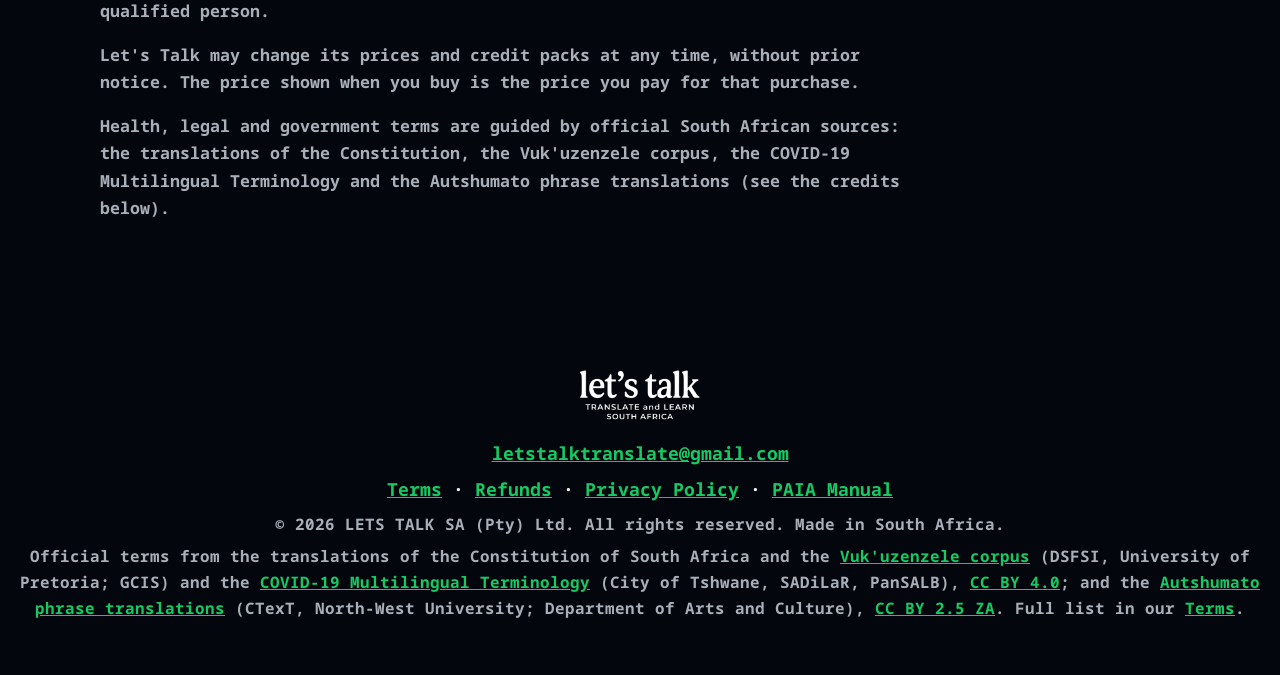
==== commit 2f697a04: "Free scan translations (10 a day, app 1.2.4); Terms effective 25 Nov Co-Authored-By: Claude Opus 5.5" ====
--- a/index.html
+++ b/index.html
@@ -100,7 +100,7 @@
             <svg viewBox="0 0 24 24"><path d="M9 4.5 7.6 6H5a2 2 0 0 0-2 2v10a2 2 0 0 0 2 2h14a2 2 0 0 0 2-2V8a2 2 0 0 0-2-2h-2.6L15 4.5A2 2 0 0 0 13.6 4h-3.2A2 2 0 0 0 9 4.5ZM12 17a4 4 0 1 1 0-8 4 4 0 0 1 0 8Z"/></svg>
           </div>
           <h3>Scan a sign or letter</h3>
-          <p>Point the camera at printed text, or pick a photo. The app reads it, works out the language and translates it.</p>
+          <p>Point the camera at printed text, or pick a photo. The app reads it, works out the language and translates it. Scan translations are free, 10 a day; press play to hear one.</p>
         </article>
         <article class="card">
           <div class="card-icon" aria-hidden="true">
@@ -187,7 +187,7 @@
         </article>
         <article class="card card-plain">
           <h3>Fair by length</h3>
-          <p>Talk costs 1 credit for every 5 seconds you hold the button (up to 3), however fast you talk. Typed or scanned text and the speaker buttons cost 1 credit for every 60 characters; above 1 credit the app asks first and never charges more than you accept. Hearing something again is free.</p>
+          <p>Talk costs 1 credit for every 5 seconds you hold the button (up to 3), however fast you talk. Typed text and the speaker buttons cost 1 credit for every 60 characters (a scan's text translation is free, 10 a day; hearing it costs the same); above 1 credit the app asks first and never charges more than you accept. Hearing something again is free.</p>
         </article>
         <article class="card card-plain">
           <h3>Replays are free</h3>
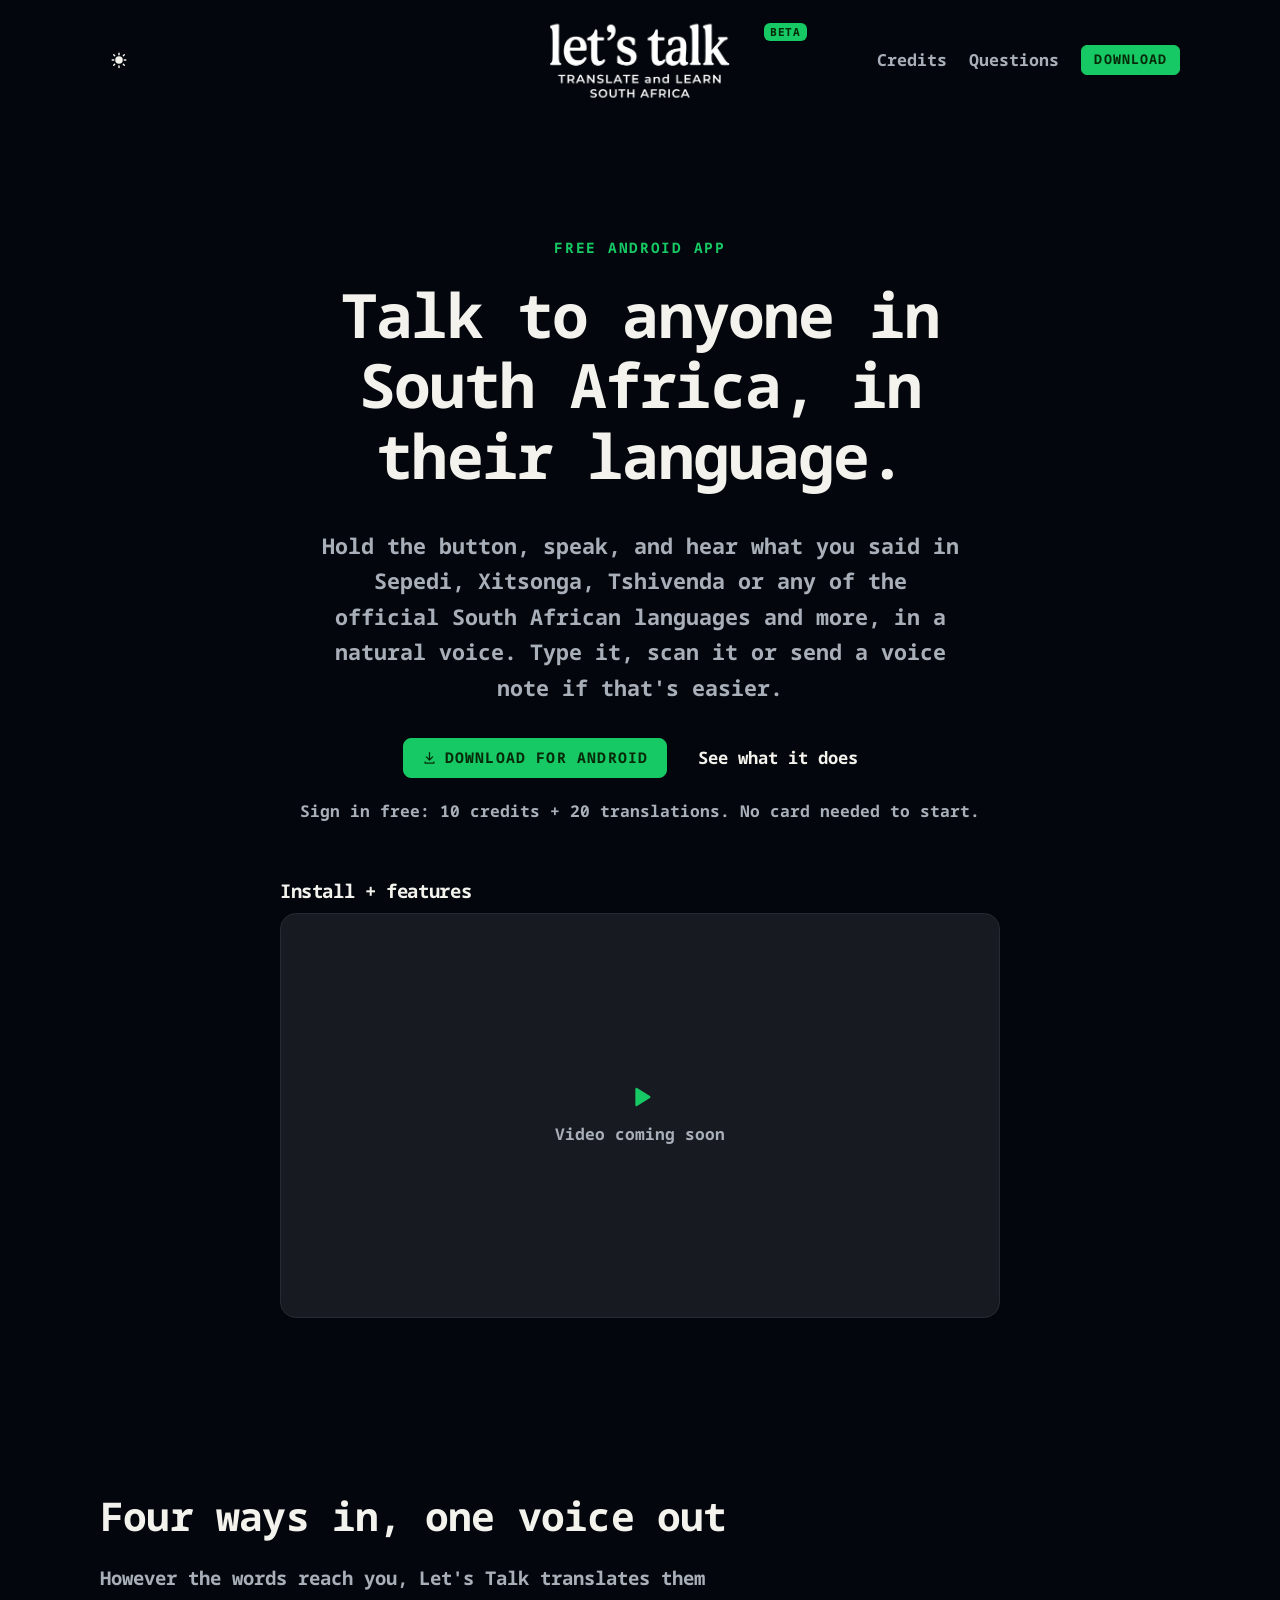
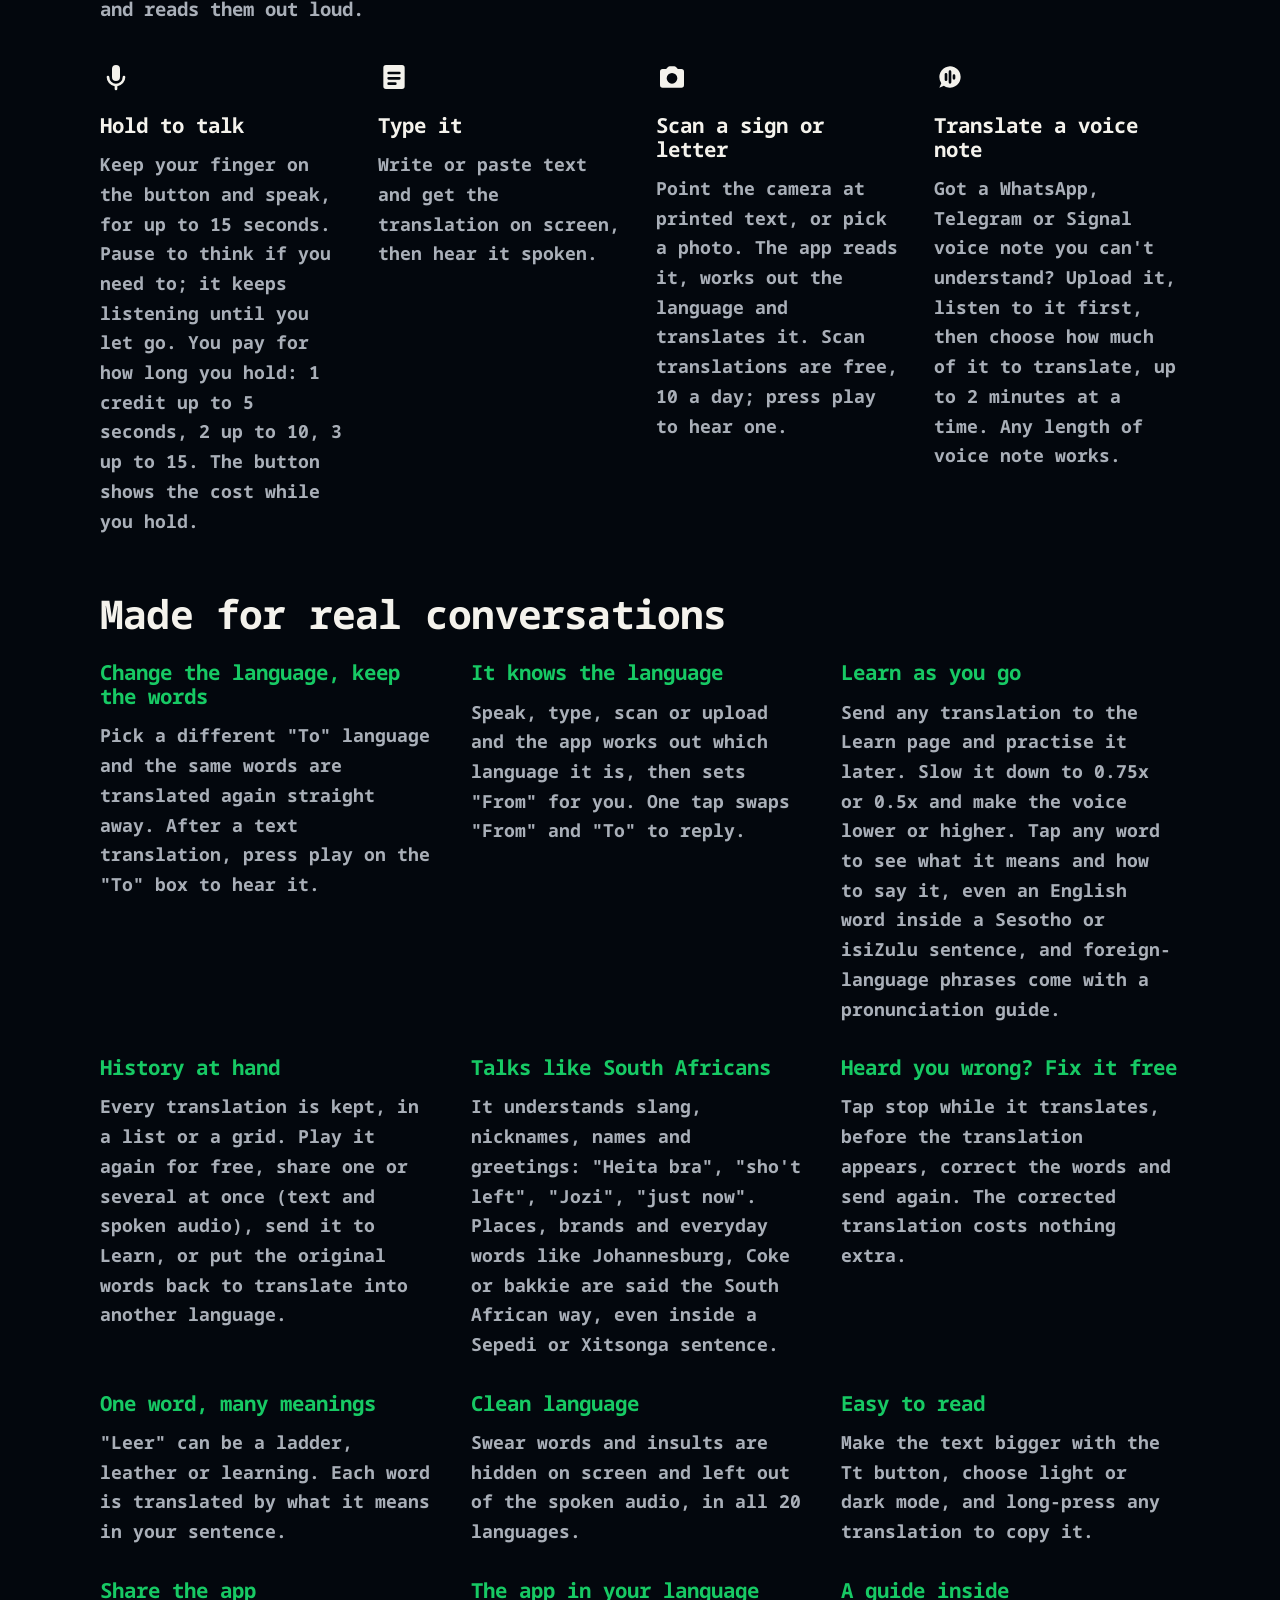
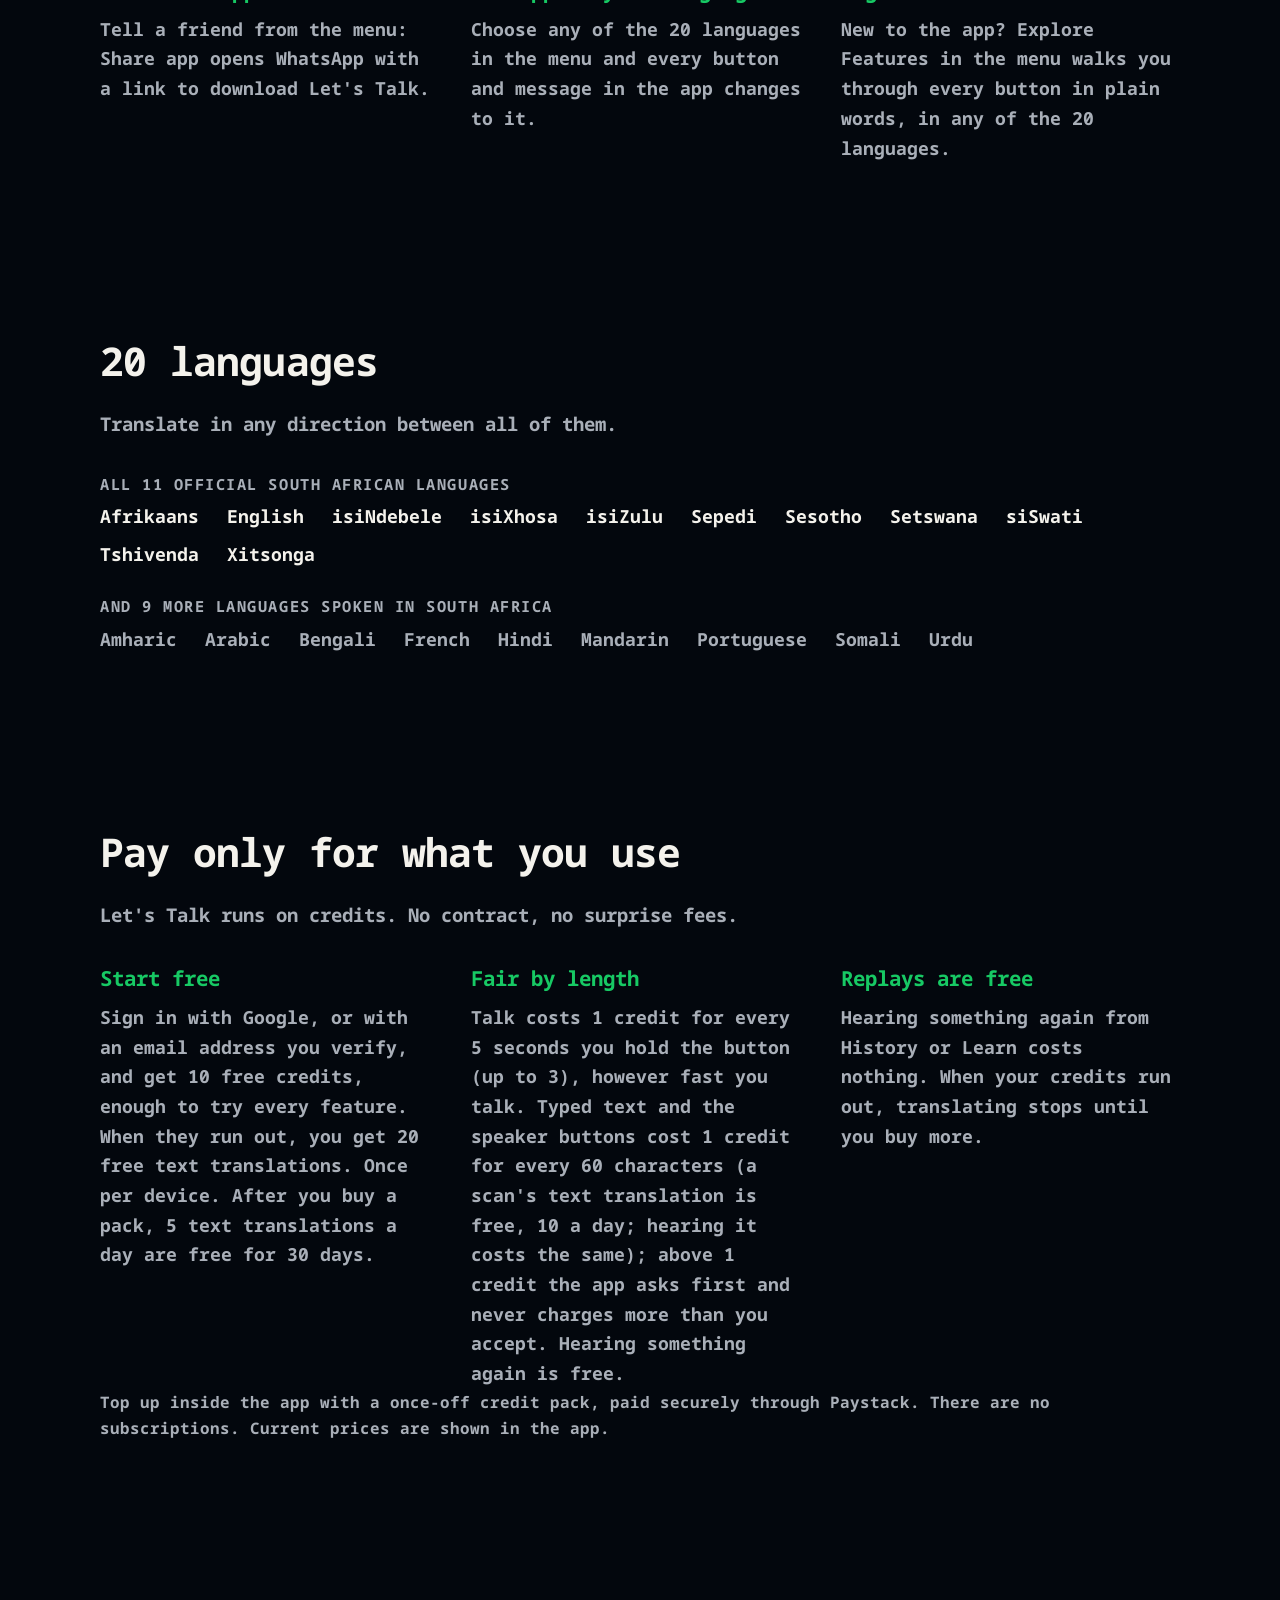
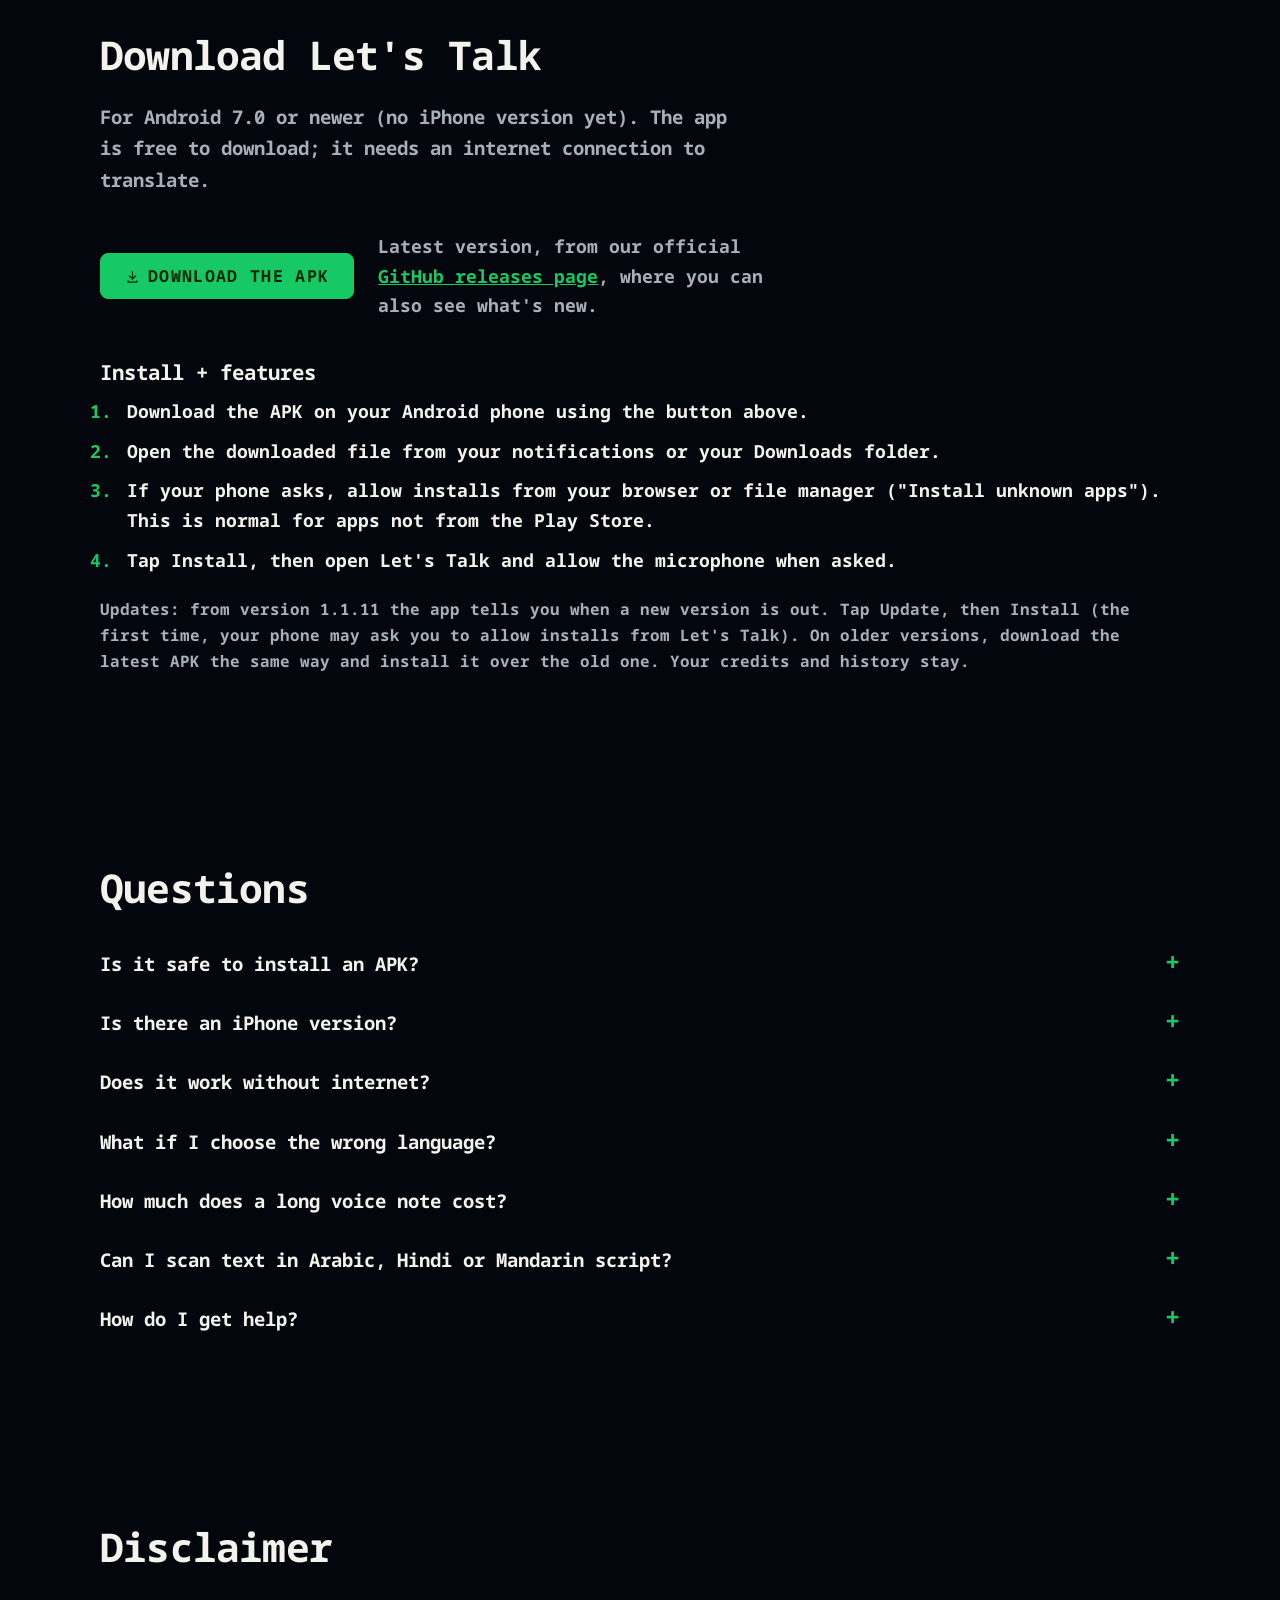
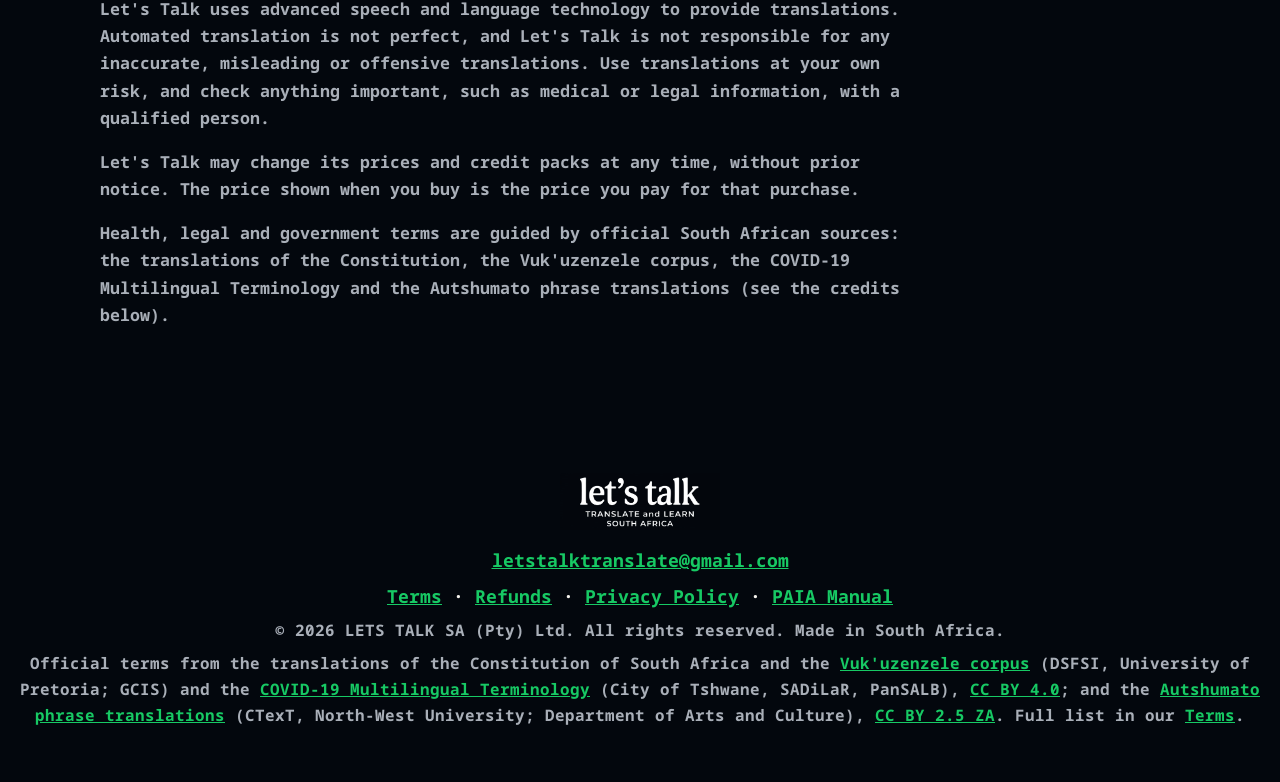
==== commit 4511e1e6: "Home page: one video box (Install + features) instead of two Co-Authored-By: Claude Opus 5.5 <norepl" ====
--- a/index.html
+++ b/index.html
@@ -57,18 +57,9 @@
       <p class="hero-note">Sign in free: 10 credits + 20 translations. No card needed to start.</p>
       <div class="videos">
         <div class="video-box">
-          <h2 class="video-title">How to install</h2>
+          <h2 class="video-title">Install + features</h2>
           <!-- When the video is on YouTube, replace the whole <div class="video-frame">...</div> with:
-               <div class="video-frame"><iframe src="https://www.youtube-nocookie.com/embed/VIDEO_ID" title="How to install" loading="lazy" allowfullscreen></iframe></div> -->
-          <div class="video-frame video-soon">
-            <svg aria-hidden="true" viewBox="0 0 24 24" width="28" height="28"><path fill="currentColor" d="M8 5.14v13.72a1 1 0 0 0 1.5.86l11-6.86a1 1 0 0 0 0-1.72l-11-6.86A1 1 0 0 0 8 5.14Z"/></svg>
-            <span>Video coming soon</span>
-          </div>
-        </div>
-        <div class="video-box">
-          <h2 class="video-title">App features</h2>
-          <!-- When the video is on YouTube, replace the whole <div class="video-frame">...</div> with:
-               <div class="video-frame"><iframe src="https://www.youtube-nocookie.com/embed/VIDEO_ID" title="App features" loading="lazy" allowfullscreen></iframe></div> -->
+               <div class="video-frame"><iframe src="https://www.youtube-nocookie.com/embed/VIDEO_ID" title="Install + features" loading="lazy" allowfullscreen></iframe></div> -->
           <div class="video-frame video-soon">
             <svg aria-hidden="true" viewBox="0 0 24 24" width="28" height="28"><path fill="currentColor" d="M8 5.14v13.72a1 1 0 0 0 1.5.86l11-6.86a1 1 0 0 0 0-1.72l-11-6.86A1 1 0 0 0 8 5.14Z"/></svg>
             <span>Video coming soon</span>
@@ -208,7 +199,7 @@
         <p class="download-meta">Latest version, from our official <a href="https://github.com/chrisjmocke/letstalk-app/releases">GitHub releases page</a>, where you can also see what's new.</p>
       </div>
 
-      <h3>How to install</h3>
+      <h3>Install + features</h3>
       <ol class="steps">
         <li><strong>Download</strong> the APK on your Android phone using the button above.</li>
         <li><strong>Open</strong> the downloaded file from your notifications or your Downloads folder.</li>
--- a/styles.css
+++ b/styles.css
@@ -301,10 +301,9 @@
 :root[data-theme="light"] .theme-toggle .icon-moon { display: block; }
 
 /* Two video boxes under the hero (How to install, App features) */
-.videos { display: grid; grid-template-columns: repeat(2, 1fr); gap: 20px; margin-top: clamp(32px, 6vw, 56px); text-align: left; }
+.videos { max-width: 720px; margin-left: auto; margin-right: auto; margin-top: clamp(32px, 6vw, 56px); text-align: left; }
 .video-title { font-size: 1.05rem; margin: 0 0 10px; }
 .video-frame { aspect-ratio: 16 / 9; width: 100%; border: 1px solid var(--line); border-radius: var(--radius); background: var(--bg-card); overflow: hidden; }
 .video-frame iframe { width: 100%; height: 100%; border: 0; display: block; }
 .video-soon { display: flex; flex-direction: column; align-items: center; justify-content: center; gap: 10px; color: var(--muted); font-size: 0.9rem; }
 .video-soon svg { color: var(--green-bright); }
-@media (max-width: 720px) { .videos { grid-template-columns: 1fr; } }
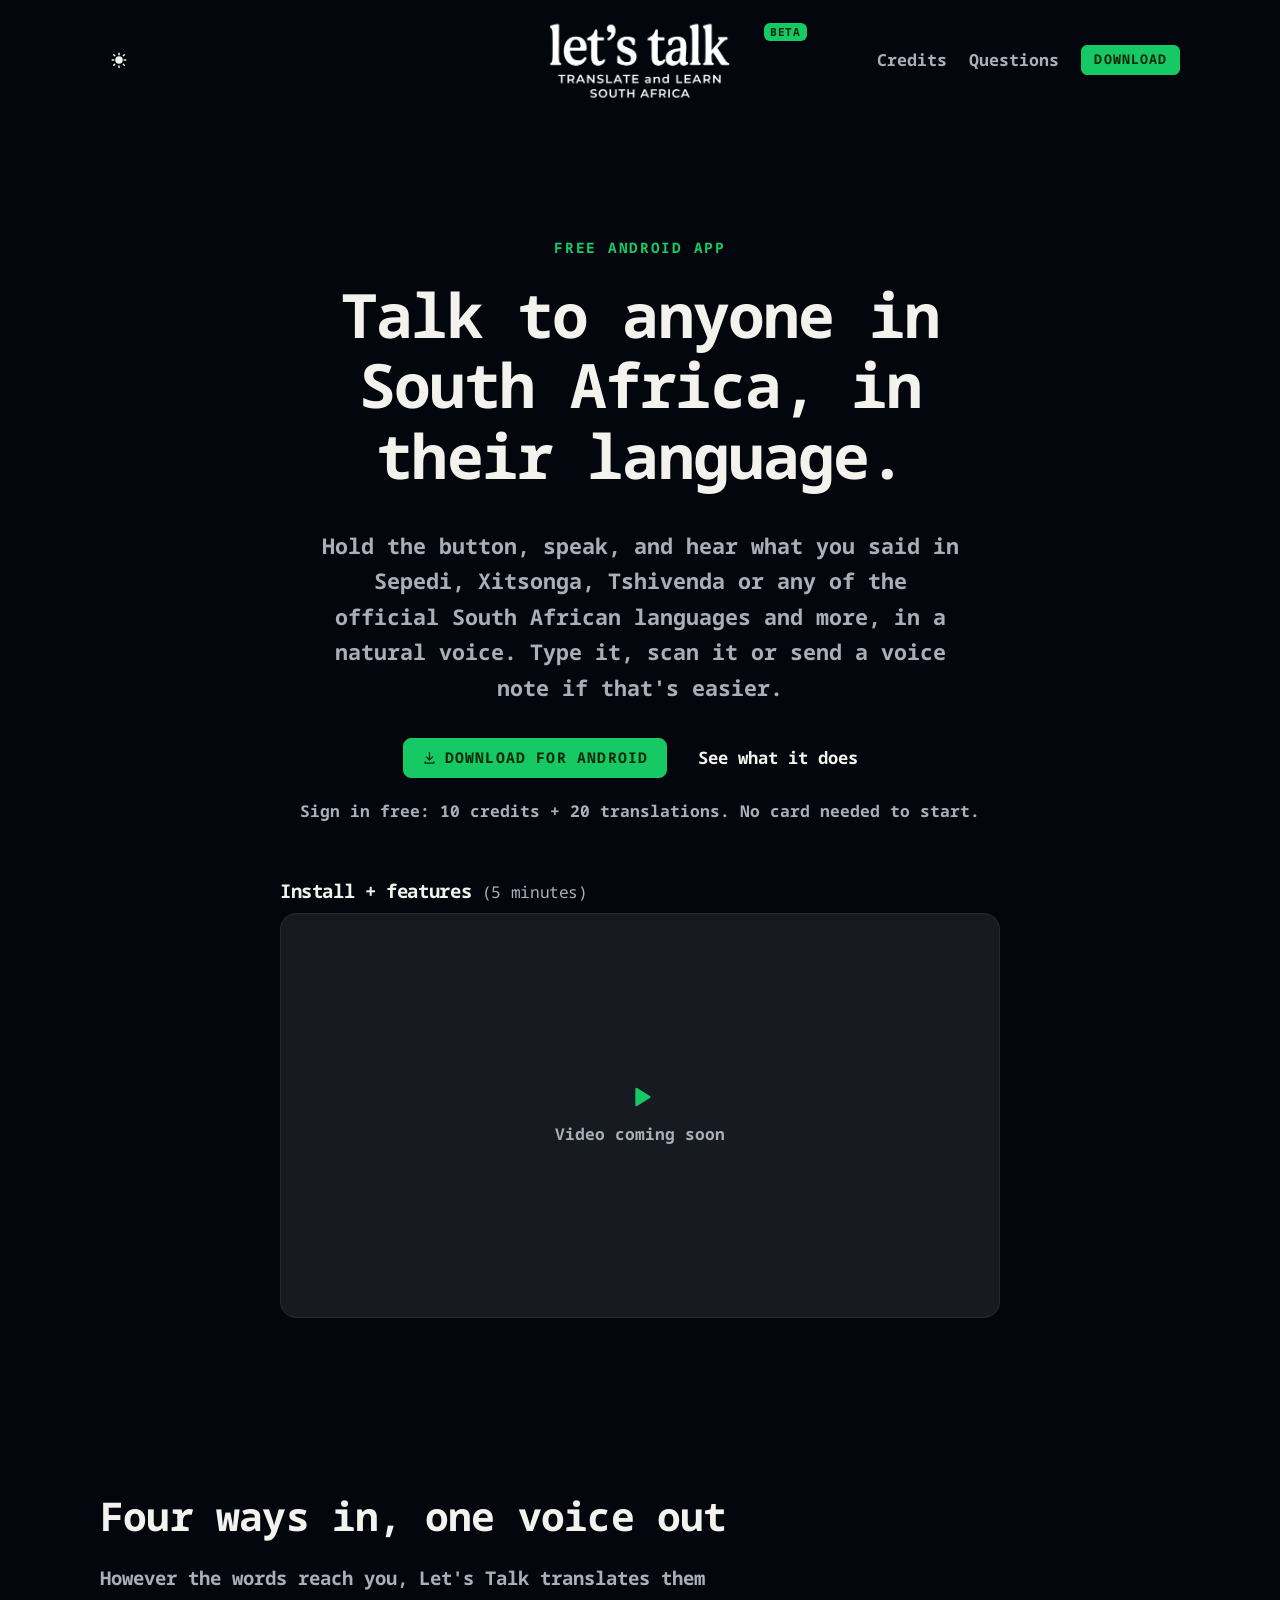
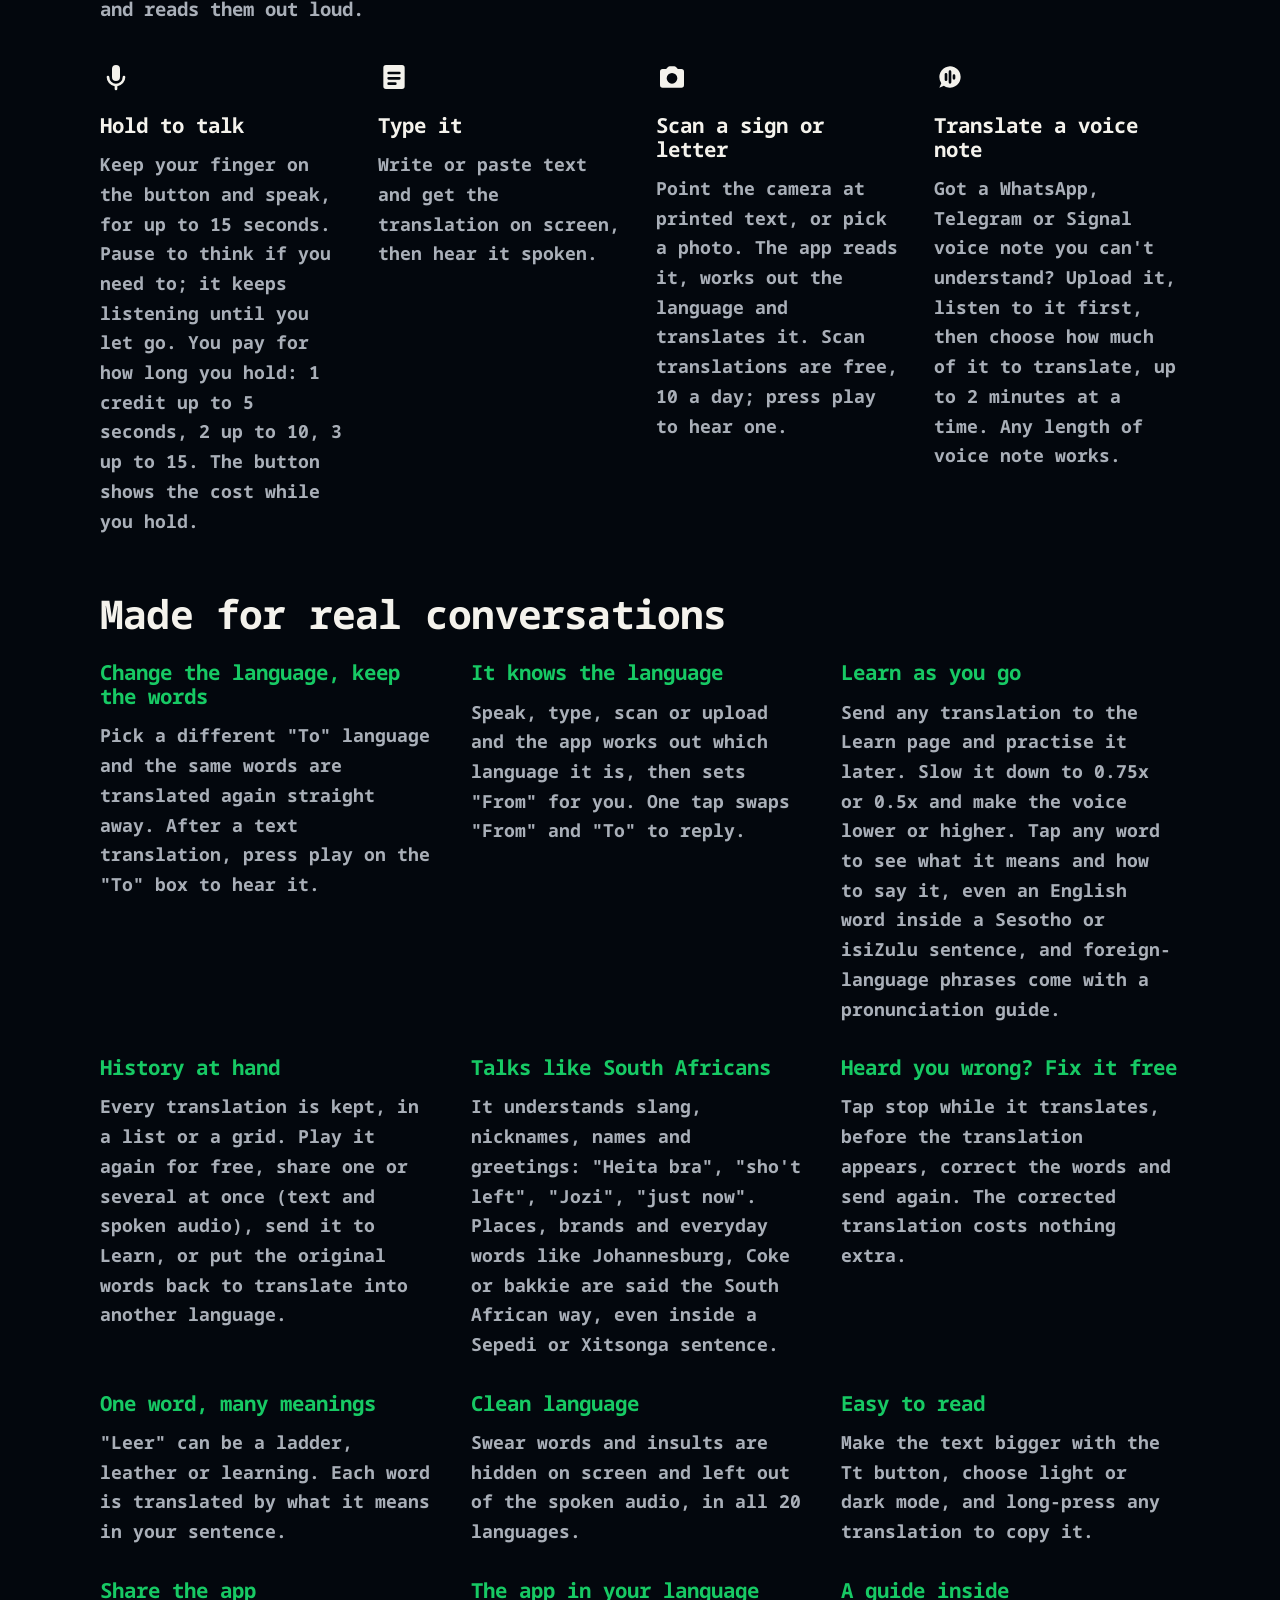
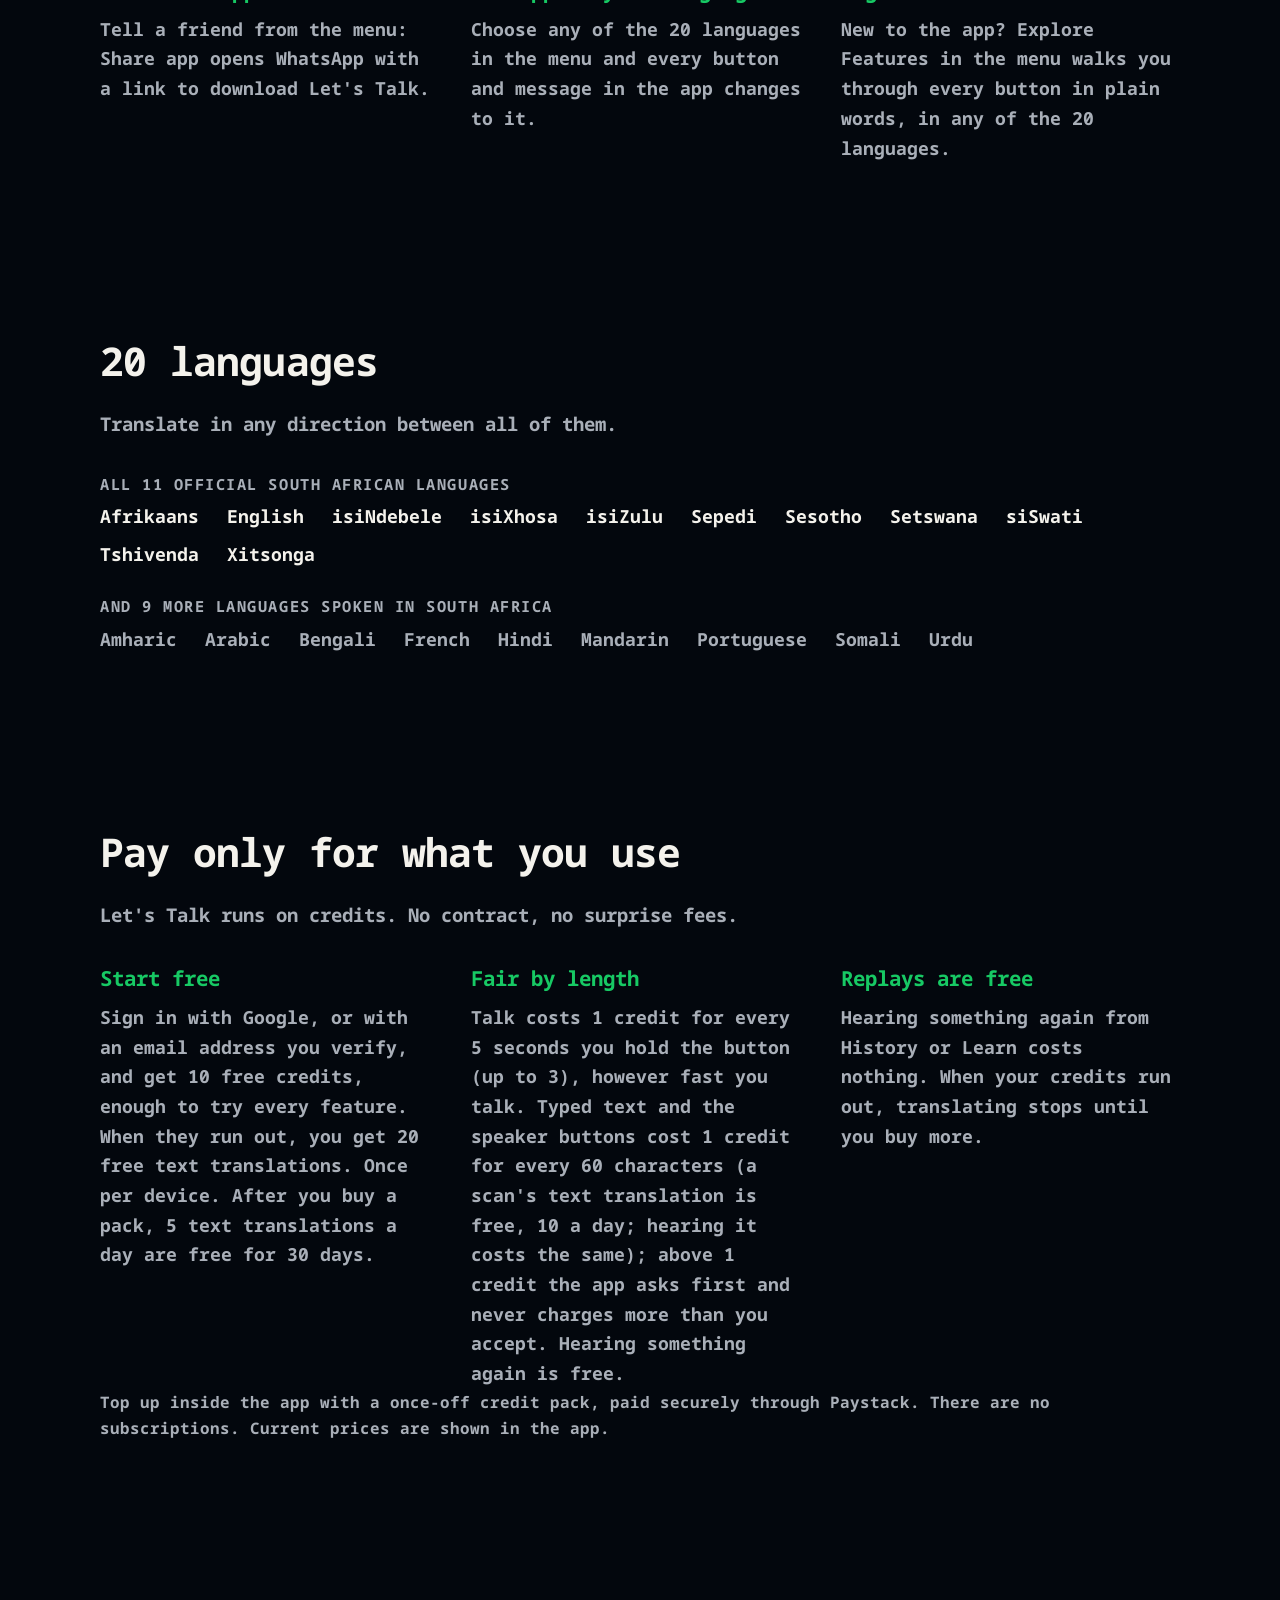
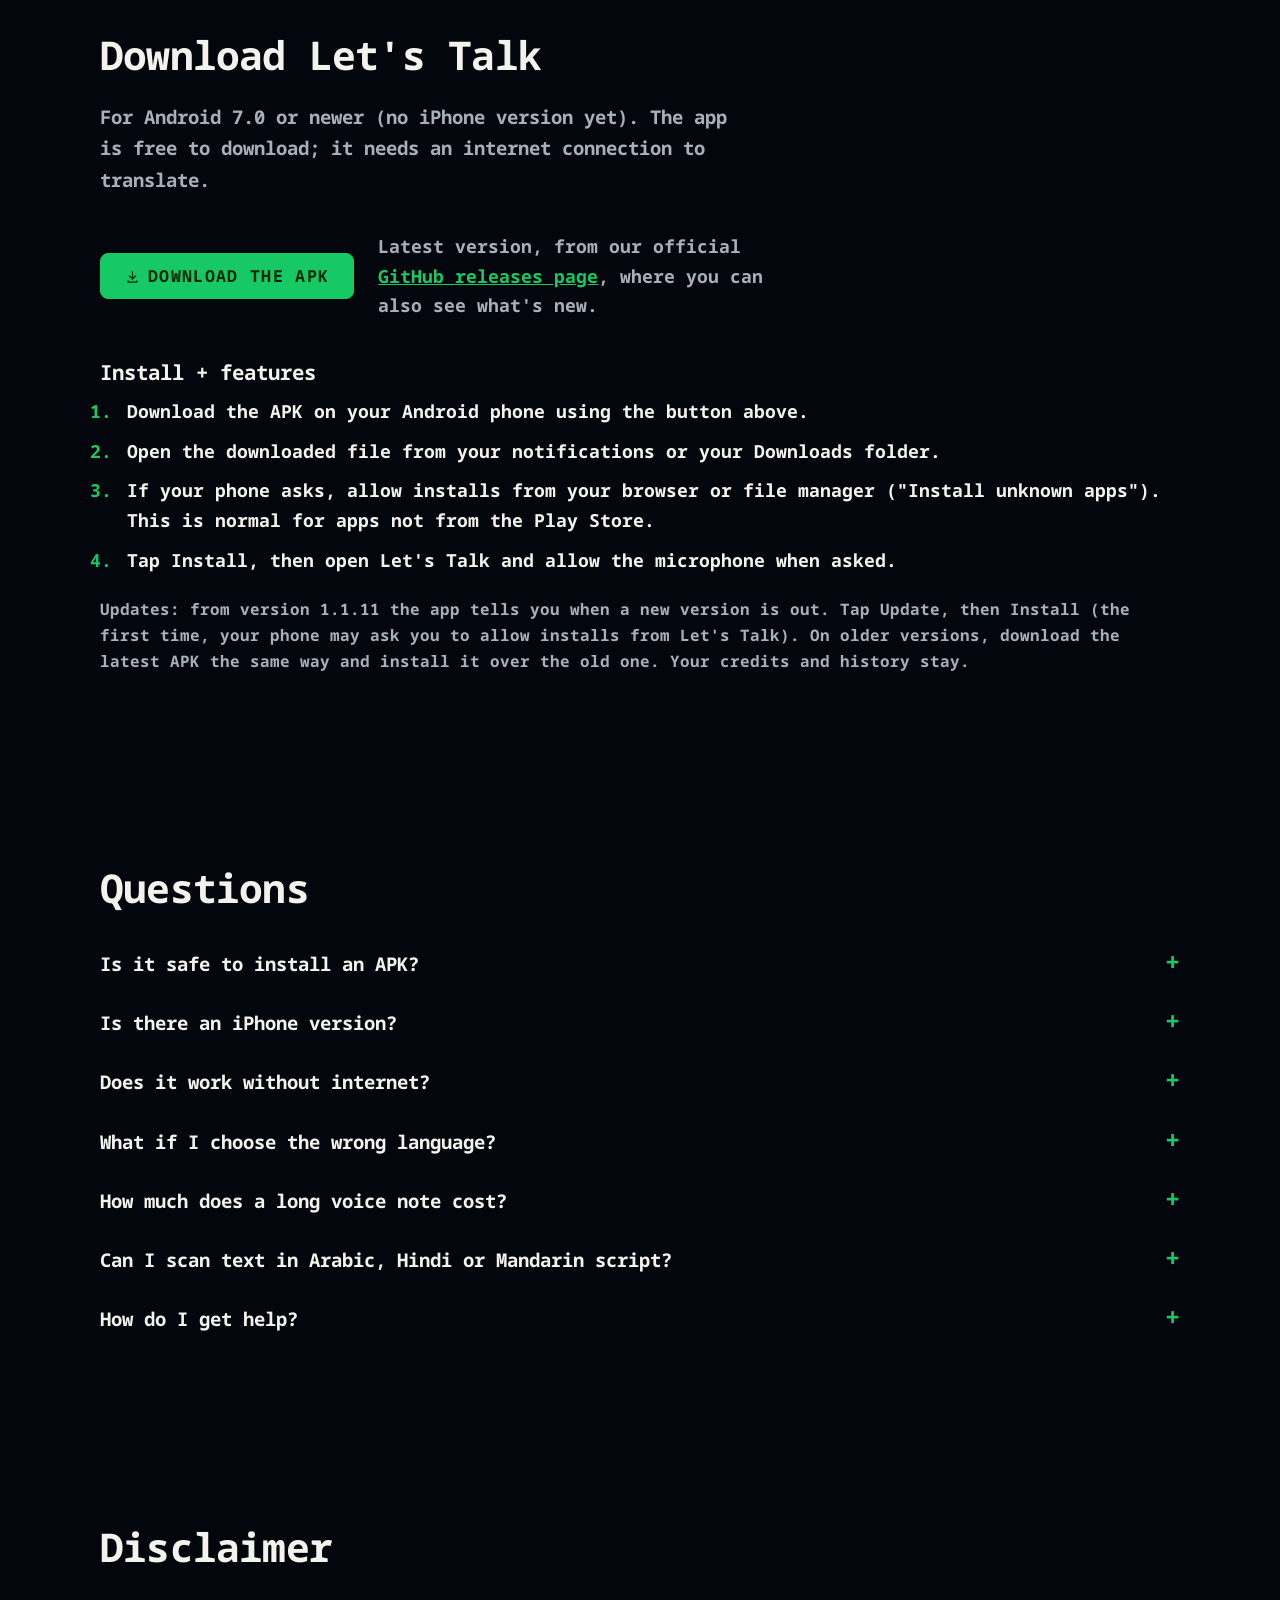
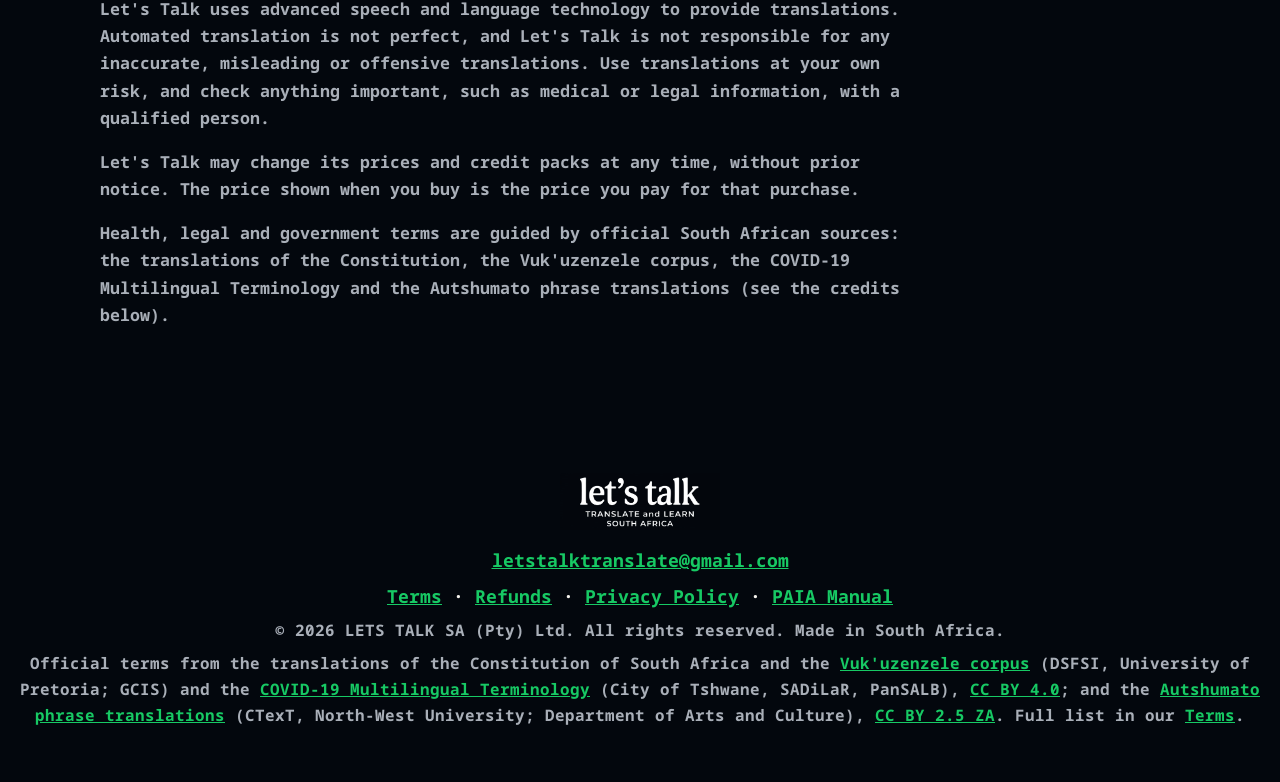
==== commit 8bda60b4: "Home page: say the video is 5 minutes Co-Authored-By: Claude Opus 5.5 <noreply@anthropic.com>" ====
--- a/index.html
+++ b/index.html
@@ -57,7 +57,7 @@
       <p class="hero-note">Sign in free: 10 credits + 20 translations. No card needed to start.</p>
       <div class="videos">
         <div class="video-box">
-          <h2 class="video-title">Install + features</h2>
+          <h2 class="video-title">Install + features <span class="video-length">(5 minutes)</span></h2>
           <!-- When the video is on YouTube, replace the whole <div class="video-frame">...</div> with:
                <div class="video-frame"><iframe src="https://www.youtube-nocookie.com/embed/VIDEO_ID" title="Install + features" loading="lazy" allowfullscreen></iframe></div> -->
           <div class="video-frame video-soon">
--- a/styles.css
+++ b/styles.css
@@ -303,6 +303,7 @@
 /* Two video boxes under the hero (How to install, App features) */
 .videos { max-width: 720px; margin-left: auto; margin-right: auto; margin-top: clamp(32px, 6vw, 56px); text-align: left; }
 .video-title { font-size: 1.05rem; margin: 0 0 10px; }
+.video-length { color: var(--muted); font-weight: 400; font-size: 0.9rem; }
 .video-frame { aspect-ratio: 16 / 9; width: 100%; border: 1px solid var(--line); border-radius: var(--radius); background: var(--bg-card); overflow: hidden; }
 .video-frame iframe { width: 100%; height: 100%; border: 0; display: block; }
 .video-soon { display: flex; flex-direction: column; align-items: center; justify-content: center; gap: 10px; color: var(--muted); font-size: 0.9rem; }
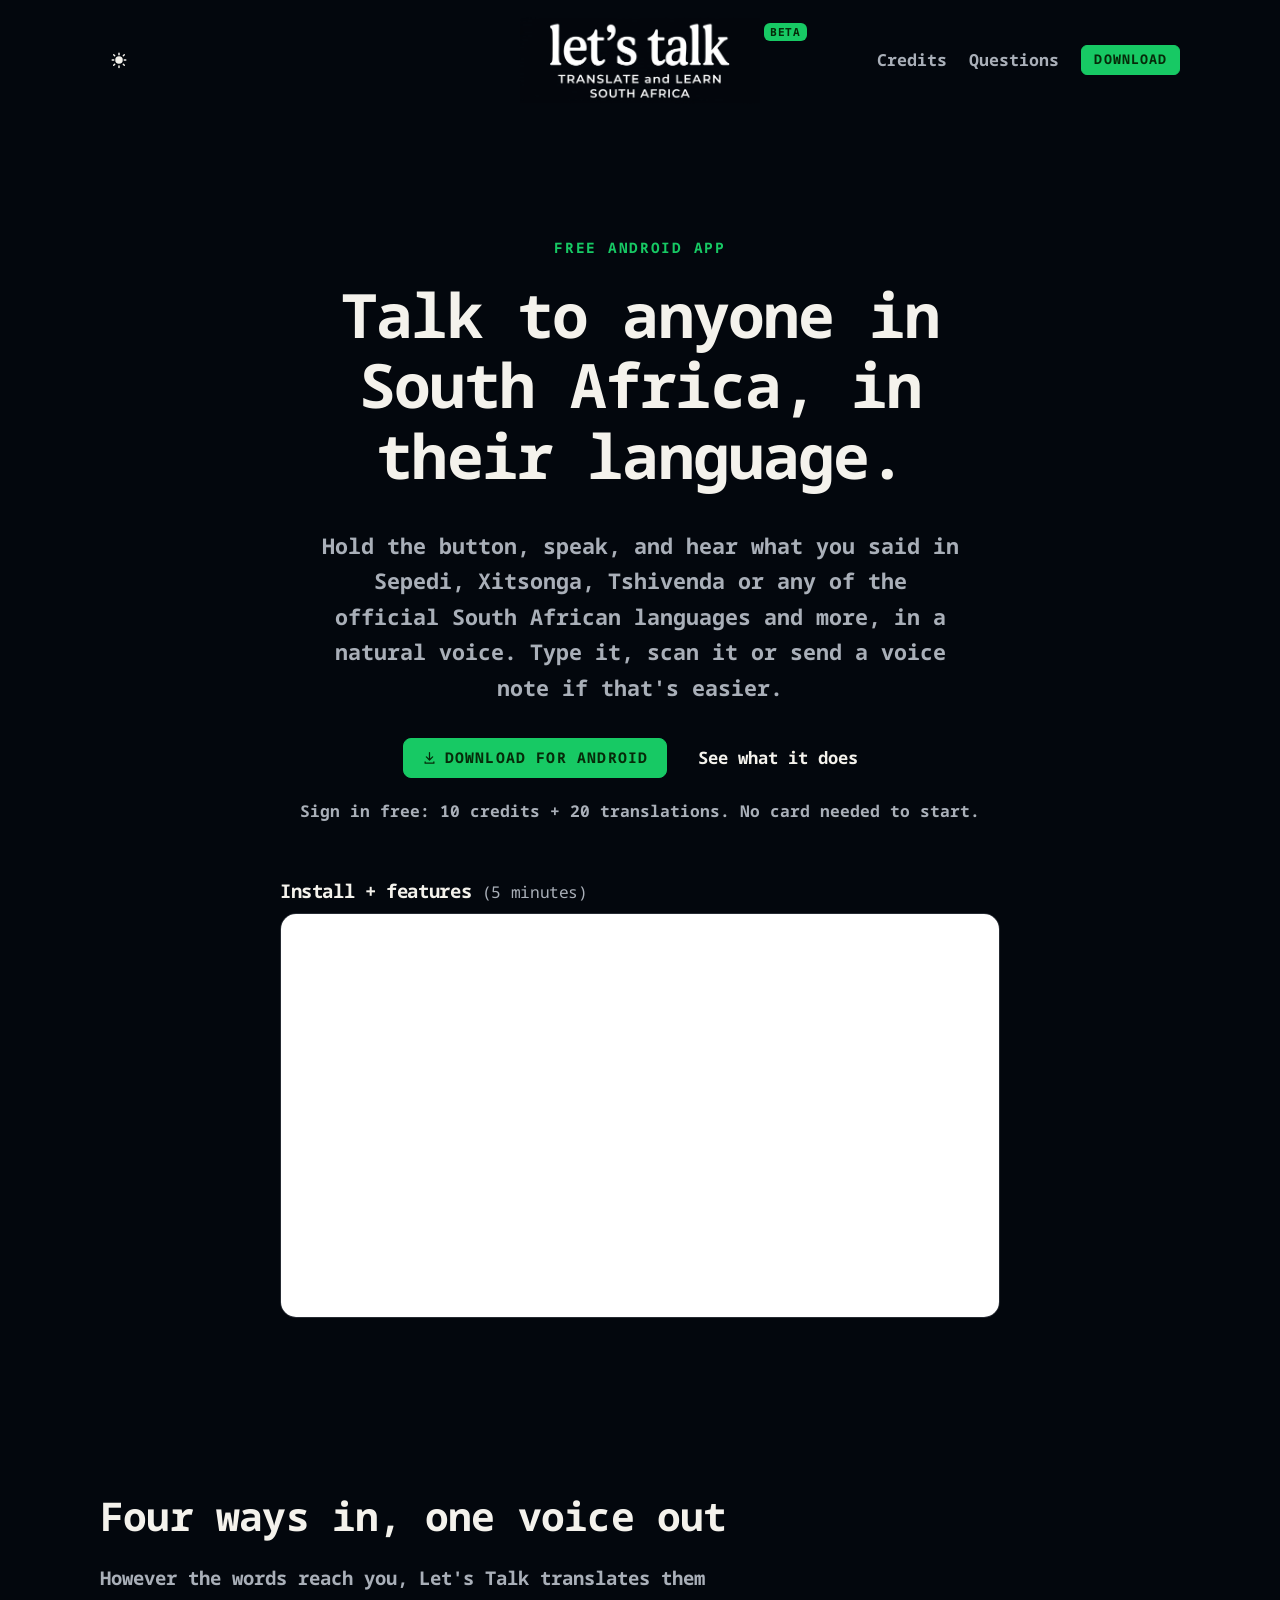
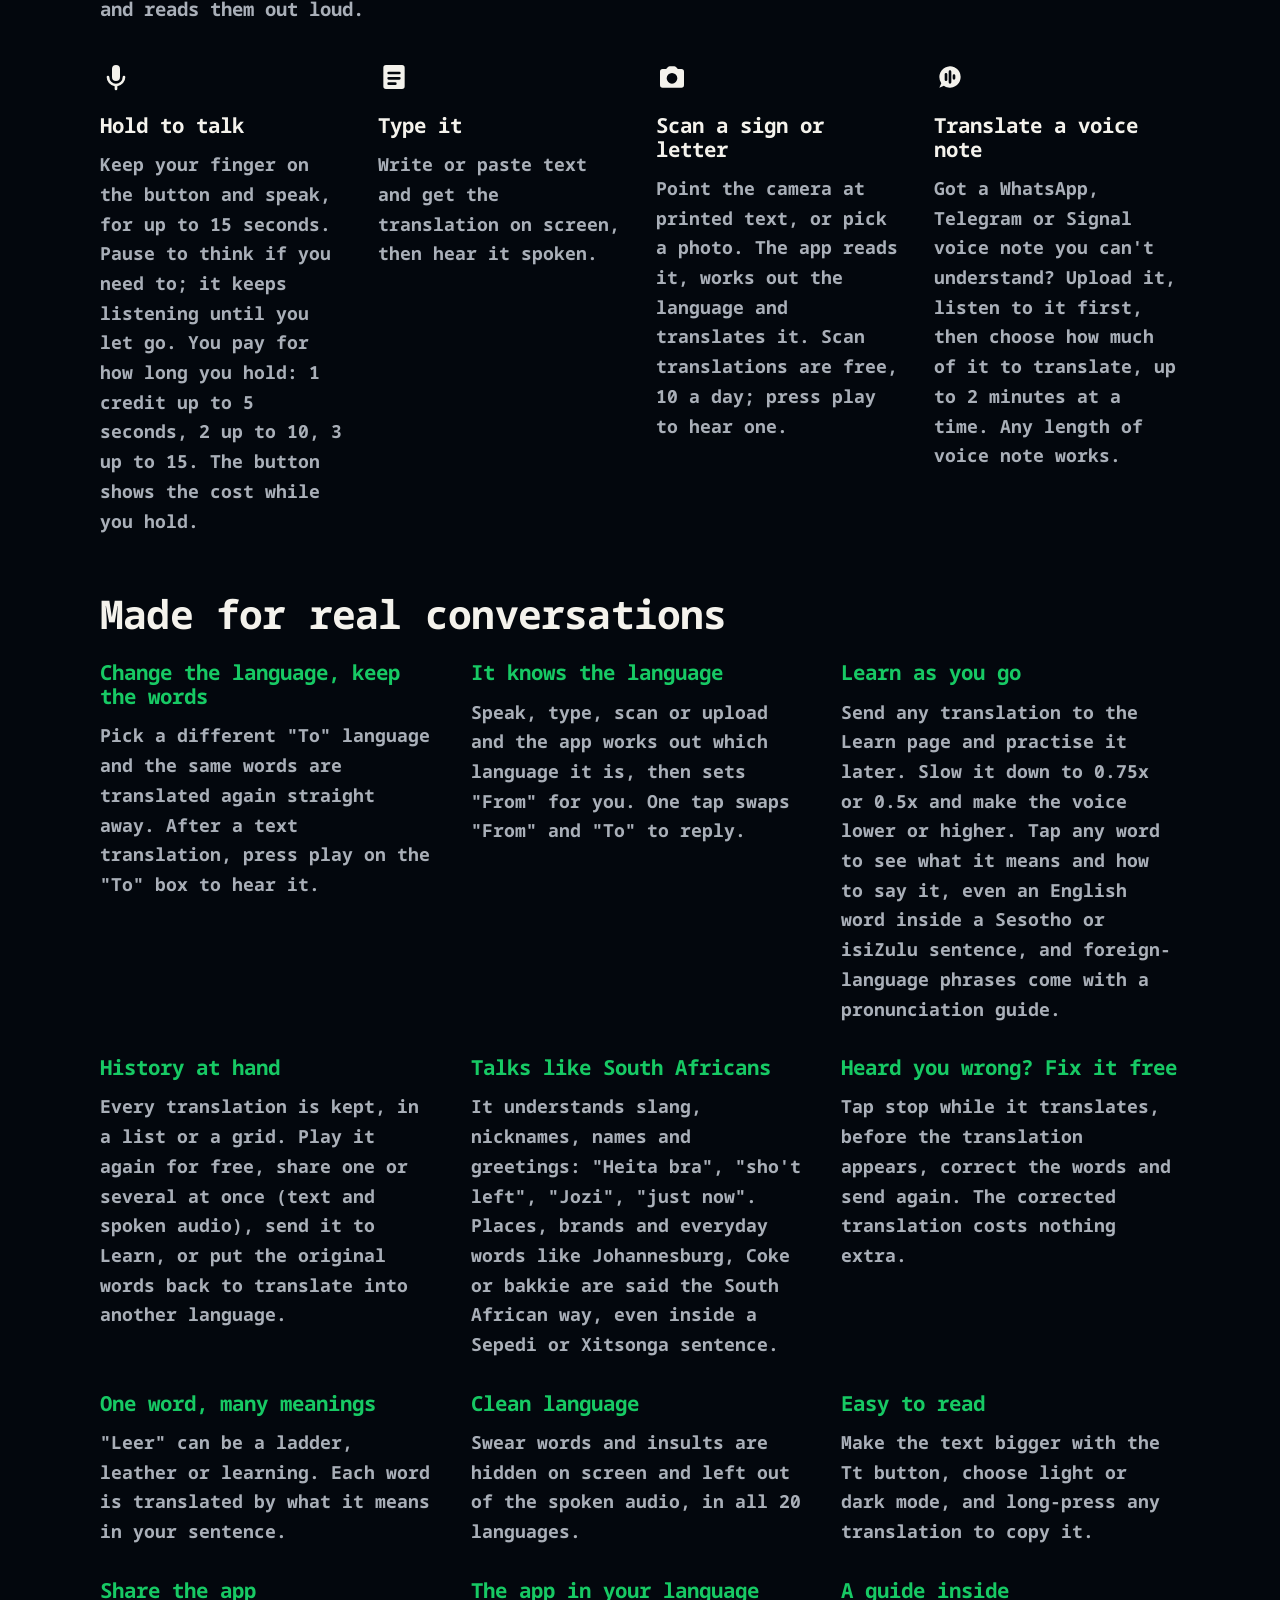
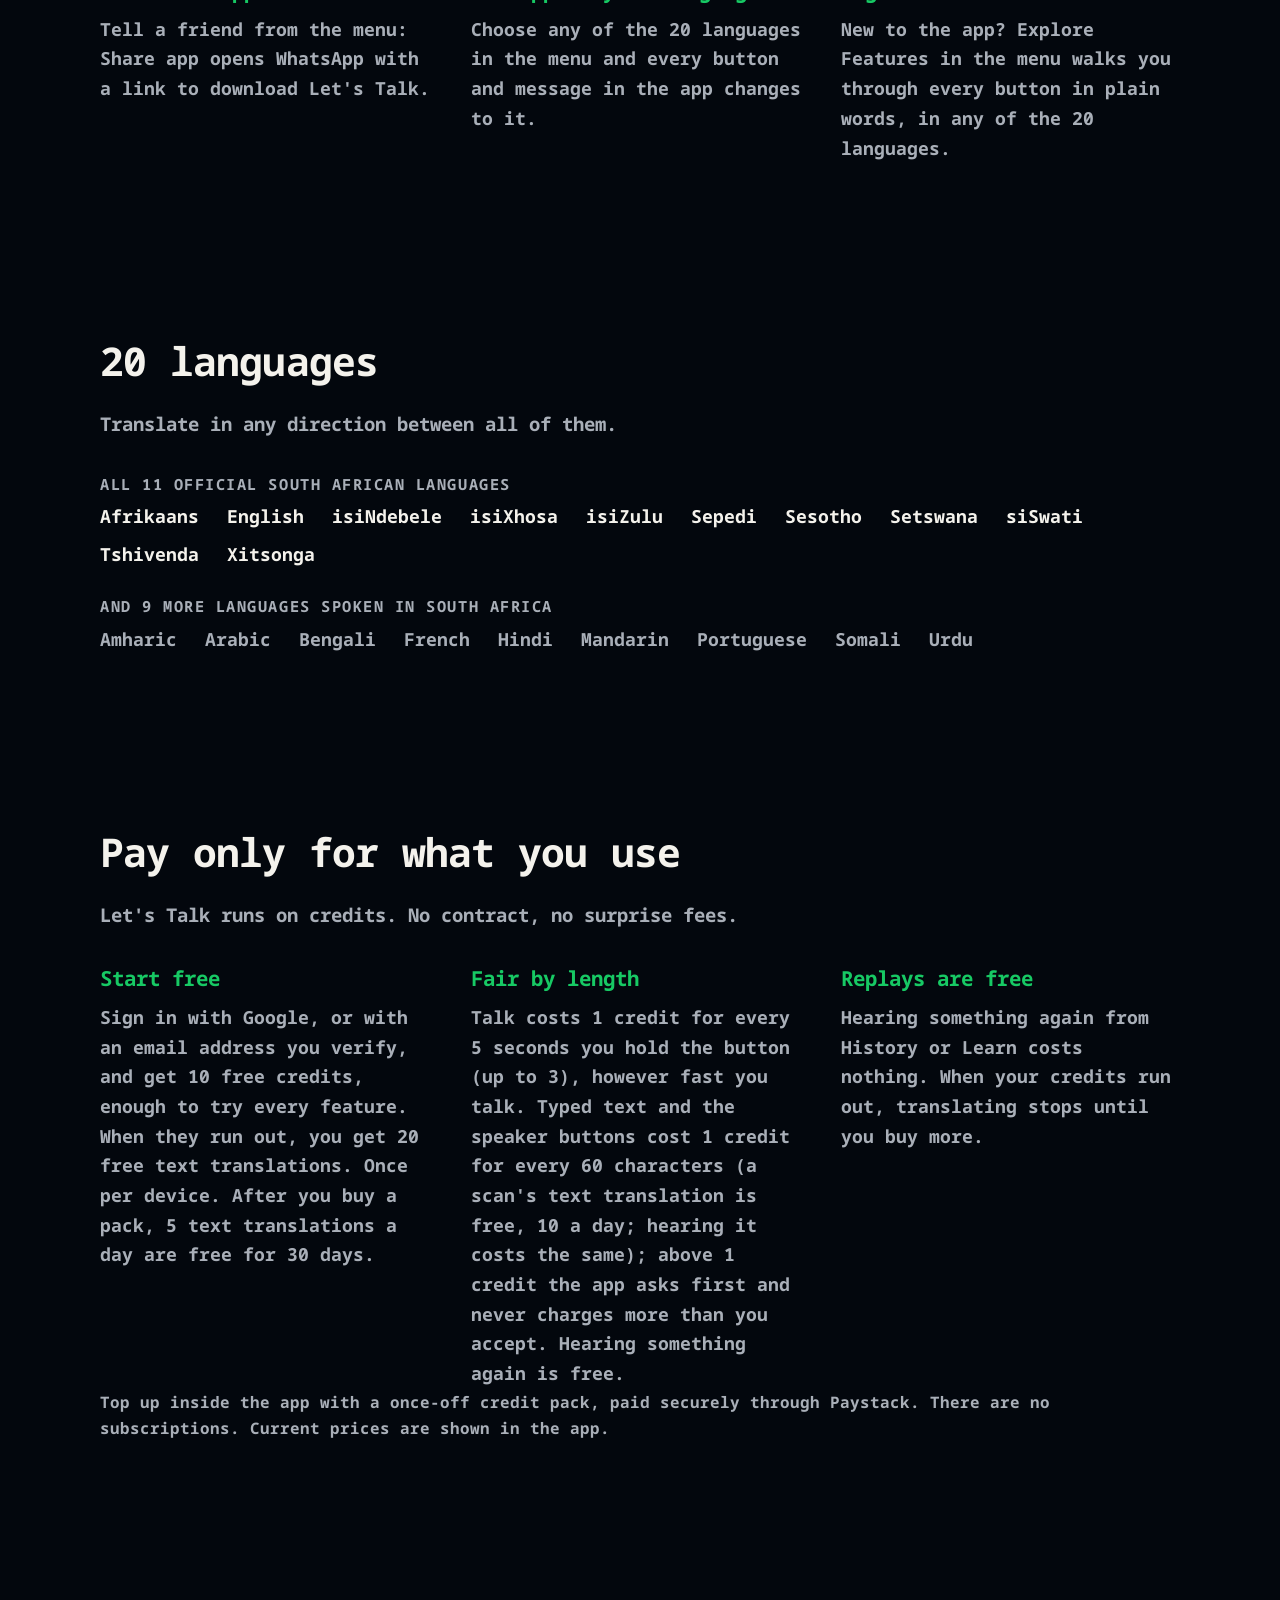
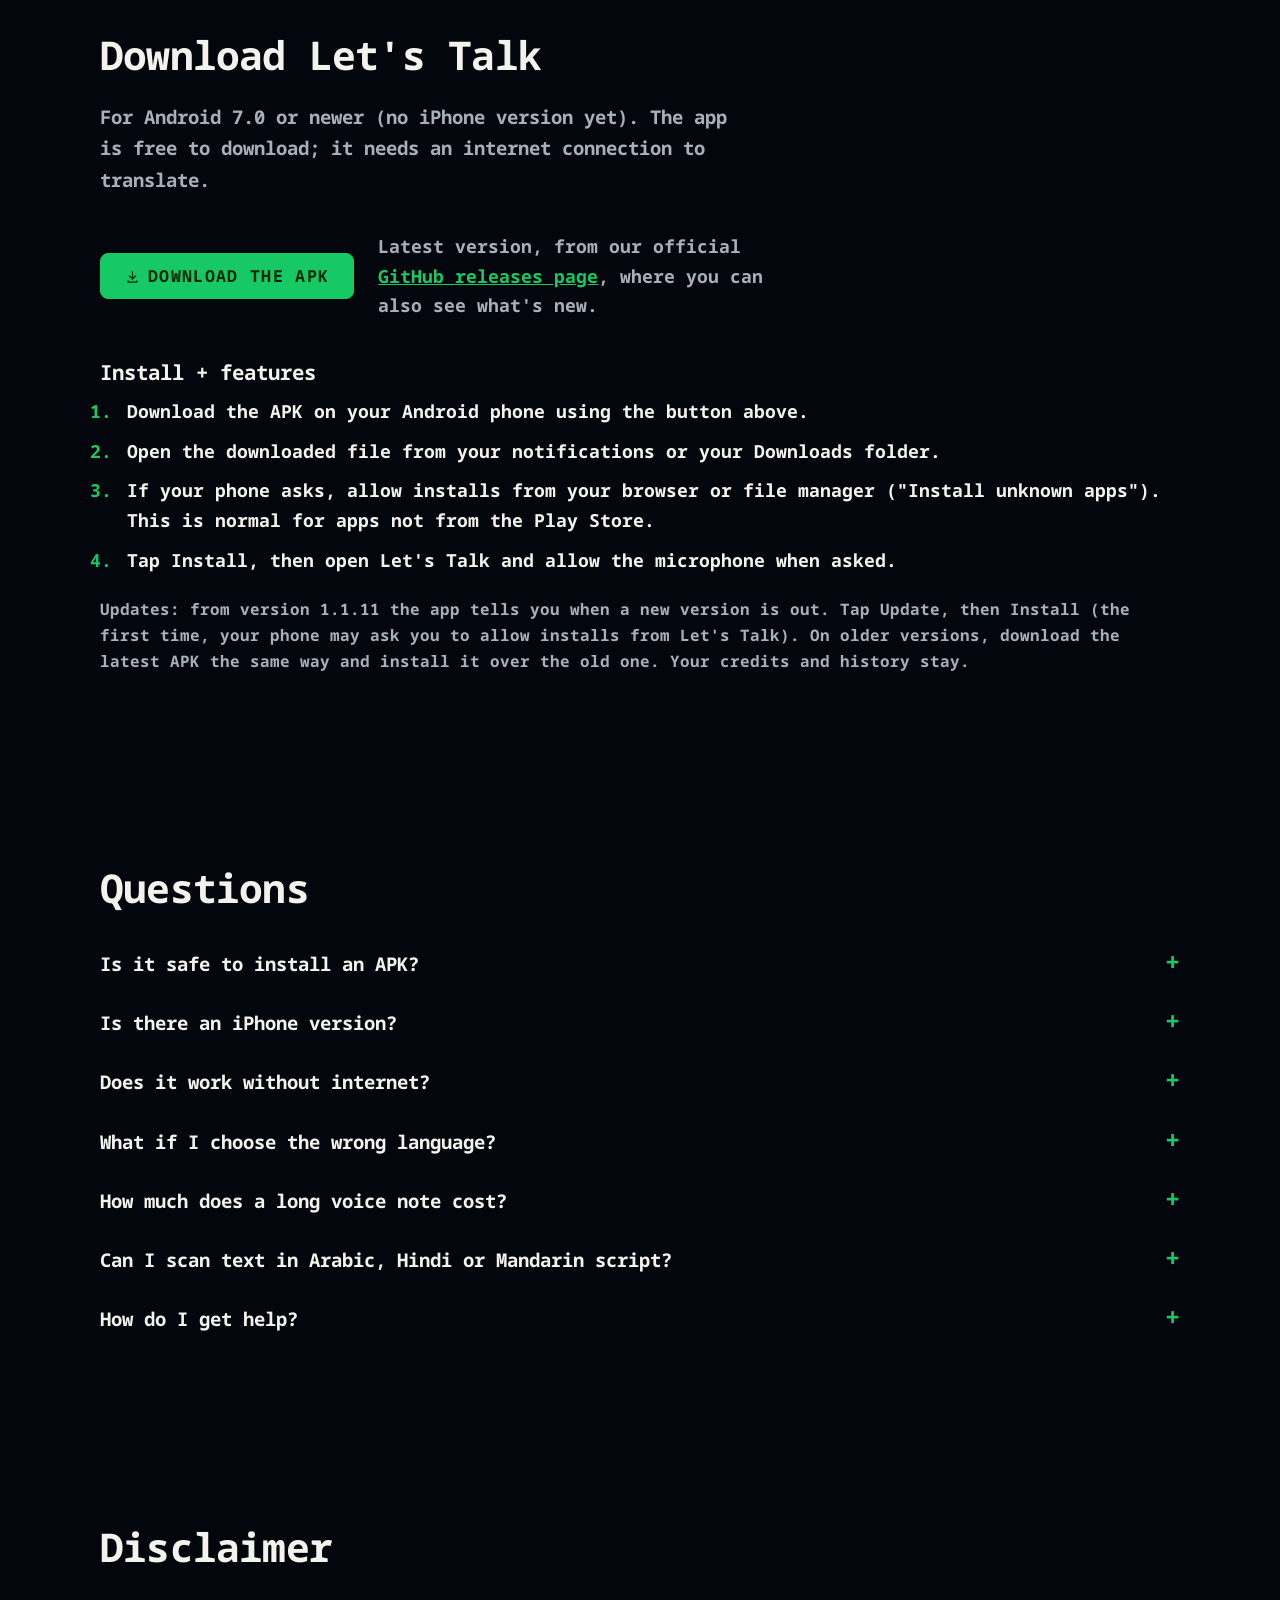
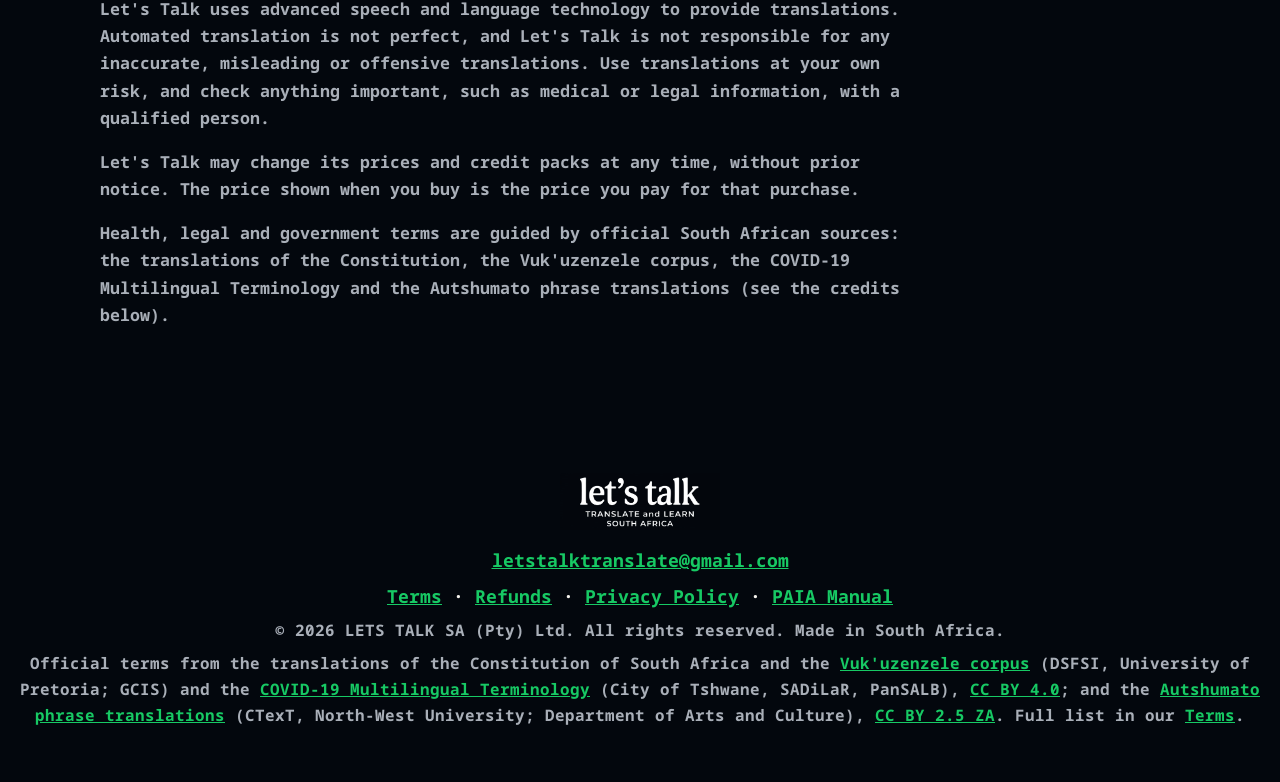
==== commit edce6e57: "Home page: embed the Install + features video (YouTube, privacy-enhanced); privacy policy names YouT" ====
--- a/index.html
+++ b/index.html
@@ -58,12 +58,7 @@
       <div class="videos">
         <div class="video-box">
           <h2 class="video-title">Install + features <span class="video-length">(5 minutes)</span></h2>
-          <!-- When the video is on YouTube, replace the whole <div class="video-frame">...</div> with:
-               <div class="video-frame"><iframe src="https://www.youtube-nocookie.com/embed/VIDEO_ID" title="Install + features" loading="lazy" allowfullscreen></iframe></div> -->
-          <div class="video-frame video-soon">
-            <svg aria-hidden="true" viewBox="0 0 24 24" width="28" height="28"><path fill="currentColor" d="M8 5.14v13.72a1 1 0 0 0 1.5.86l11-6.86a1 1 0 0 0 0-1.72l-11-6.86A1 1 0 0 0 8 5.14Z"/></svg>
-            <span>Video coming soon</span>
-          </div>
+          <div class="video-frame"><iframe src="https://www.youtube-nocookie.com/embed/RdToEkOy3gw" title="Let's Talk: install + features" loading="lazy" allow="accelerometer; encrypted-media; gyroscope; picture-in-picture; web-share" referrerpolicy="strict-origin-when-cross-origin" allowfullscreen></iframe></div>
         </div>
       </div>
     </section>
